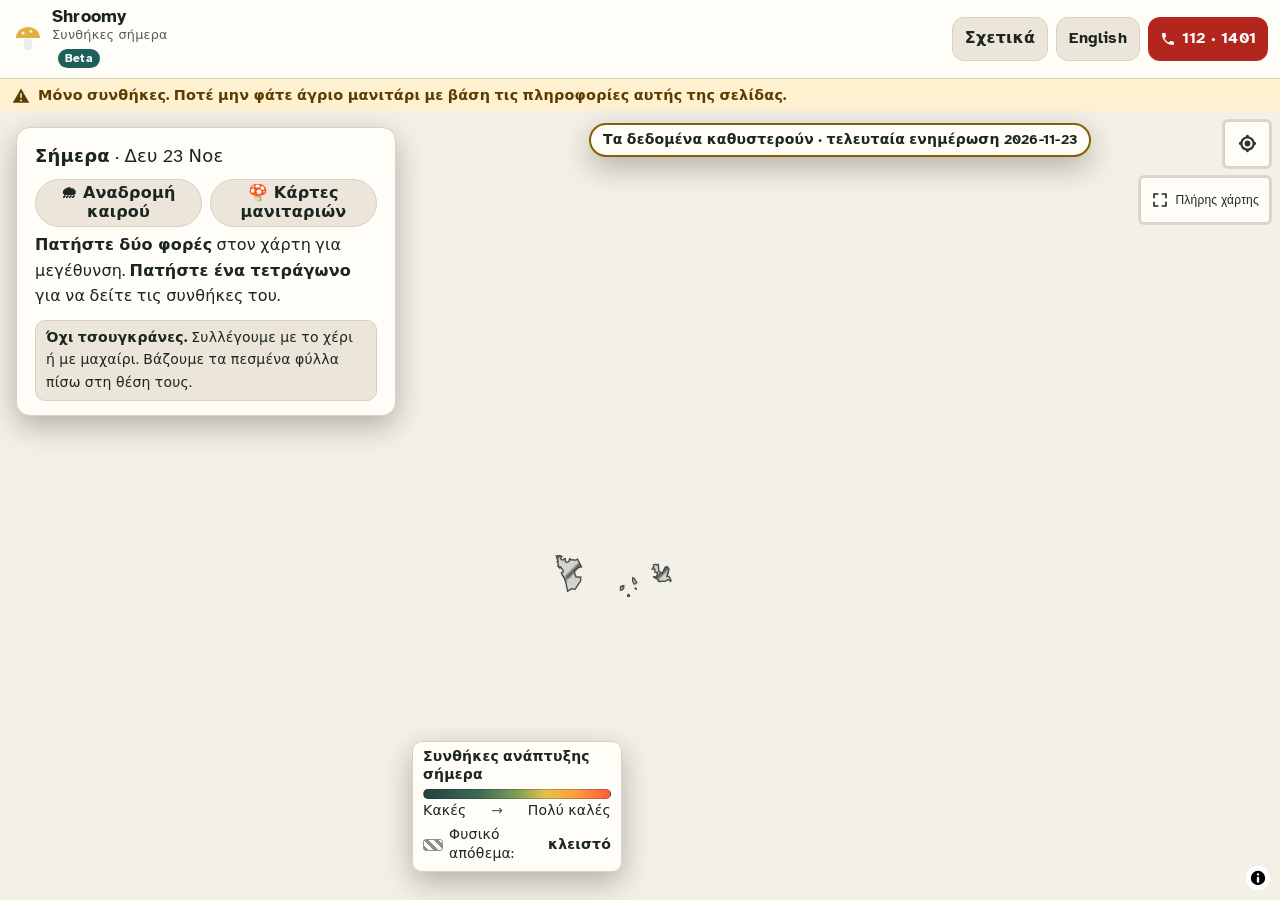
==== el/index.html @ d48b4923 "Shroomy: daily update 2026-11-23" ====
<!doctype html> <html lang="el"> <head> <meta charset="utf-8" /> <meta name="viewport" content="width=device-width, initial-scale=1, viewport-fit=cover" /> <meta name="theme-color" content="#14211b" /> <meta name="description" content="Οι σημερινές συνθήκες ανάπτυξης για τα άγρια μανιτάρια στα δάση της Κύπρου. Μόνο συνθήκες. Ποτέ μην φάτε άγριο μανιτάρι με βάση τις πληροφορίες αυτής της σελίδας." /> <meta property="og:title" content="Shroomy" /> <meta property="og:description" content="Οι σημερινές συνθήκες ανάπτυξης για τα άγρια μανιτάρια στα δάση της Κύπρου. Μόνο συνθήκες." /> <title>Shroomy · συνθήκες ανάπτυξης μανιταριών στην Κύπρο</title> <link rel="icon" href="data:image/svg+xml,%3Csvg xmlns='http://www.w3.org/2000/svg' viewBox='0 0 32 32'%3E%3Cpath d='M4 15c0-6 5-11 12-11s12 5 12 11z' fill='%23e0b040'/%3E%3Crect x='12' y='15' width='8' height='12' rx='3' fill='%23e9efe6'/%3E%3C/svg%3E" />   <script type="module" crossorigin src="./assets/main-C_Qd3vzM.js"></script>
   <link rel="modulepreload" crossorigin href="./assets/lang-CHSuE2Mw.js">
   <link rel="stylesheet" crossorigin href="./assets/lang-B2Am9eQz.css">
   <link rel="stylesheet" crossorigin href="./assets/main-DDSyw2Ic.css">
 </head> <body> <div class="app"> <header class="topbar"> <a class="brand" href="./" aria-label="Shroomy, αρχική" data-tip="Φόρτωση του χάρτη ξανά."> <svg width="32" height="32" viewBox="0 0 32 32" aria-hidden="true"> <path d="M4 15c0-6 5-11 12-11s12 5 12 11z" fill="#e0b040" /> <circle cx="11" cy="10" r="1.6" fill="#fff6dc" /><circle cx="19" cy="8.5" r="1.3" fill="#fff6dc" /> <rect x="12" y="15" width="8" height="12" rx="3" fill="#e9efe6" /> </svg> <span class="brand-text"> <span class="brand-name">Shroomy</span> <span class="brand-sub">Συνθήκες σήμερα</span> </span> </a> <a class="about-link" href="about.html" data-tip="Τι δείχνει αυτός ο χάρτης, από πού προέρχονται τα δεδομένα και ποια είναι τα όριά του.">Σχετικά</a> <button class="sos" type="button" data-emergency aria-haspopup="dialog" aria-label="Έκτακτη ανάγκη δηλητηρίασης: 112 και 1401" data-tip="Βοήθεια για δηλητηρίαση από μανιτάρια: καλέστε το 112 (ασθενοφόρο) ή το Κέντρο Δηλητηριάσεων Κύπρου 1401. Μην περιμένετε συμπτώματα."> <svg width="16" height="16" viewBox="0 0 24 24" aria-hidden="true"><path fill="currentColor" d="M6.6 10.8a15.1 15.1 0 0 0 6.6 6.6l2.2-2.2c.3-.3.7-.4 1-.2 1.1.4 2.3.6 3.6.6.6 0 1 .4 1 1V20c0 .6-.4 1-1 1A17 17 0 0 1 3 4c0-.6.4-1 1-1h3.5c.6 0 1 .4 1 1 0 1.2.2 2.4.6 3.6.1.3 0 .7-.2 1z"/></svg> <span>112 · 1401</span> </button> </header> <div class="safety" role="note"> <svg width="18" height="18" viewBox="0 0 24 24" aria-hidden="true"><path fill="currentColor" d="M12 2 1 21h22L12 2Zm0 6c.6 0 1 .4 1 1v5a1 1 0 1 1-2 0V9c0-.6.4-1 1-1Zm0 11.2a1.3 1.3 0 1 1 0-2.6 1.3 1.3 0 0 1 0 2.6Z"/></svg> <span>Μόνο συνθήκες. Ποτέ μην φάτε άγριο μανιτάρι με βάση τις πληροφορίες αυτής της σελίδας.</span> </div> <main class="stage"> <div id="map" role="region" aria-label="Χάρτης των σημερινών συνθηκών ανάπτυξης στην Κύπρο"></div> <div id="loading" class="loading" role="status"><span class="spinner" aria-hidden="true"></span> <span id="loading-text">Φορτώνει ο χάρτης του δάσους…</span></div> <div id="delayed" class="delayed" role="status" hidden></div> <div id="map-legend" class="map-legend" role="img" tabindex="0"></div> <section id="sheet" class="sheet" aria-label="Σήμερα και το τετράγωνο που πατήσατε"></section> </main> </div>  </body> </html>
---- el/assets/lang-B2Am9eQz.css ----
@font-face{font-family:Atkinson Hyperlegible;font-style:normal;font-display:swap;font-weight:400;src:url(./atkinson-hyperlegible-latin-ext-400-normal-DRk46D-x.woff2)format("woff2"),url(./atkinson-hyperlegible-latin-ext-400-normal-Bbz-b3yf.woff)format("woff");unicode-range:U+100-2BA,U+2BD-2C5,U+2C7-2CC,U+2CE-2D7,U+2DD-2FF,U+304,U+308,U+329,U+1D00-1DBF,U+1E00-1E9F,U+1EF2-1EFF,U+2020,U+20A0-20AB,U+20AD-20C0,U+2113,U+2C60-2C7F,U+A720-A7FF}@font-face{font-family:Atkinson Hyperlegible;font-style:normal;font-display:swap;font-weight:400;src:url(./atkinson-hyperlegible-latin-400-normal-BrHNak5F.woff2)format("woff2"),url(./atkinson-hyperlegible-latin-400-normal-BbWidj28.woff)format("woff");unicode-range:U+??,U+131,U+152-153,U+2BB-2BC,U+2C6,U+2DA,U+2DC,U+304,U+308,U+329,U+2000-206F,U+20AC,U+2122,U+2191,U+2193,U+2212,U+2215,U+FEFF,U+FFFD}@font-face{font-family:Atkinson Hyperlegible;font-style:normal;font-display:swap;font-weight:700;src:url(./atkinson-hyperlegible-latin-ext-700-normal-BoVPHkS0.woff2)format("woff2"),url(./atkinson-hyperlegible-latin-ext-700-normal-CKkU2Dpt.woff)format("woff");unicode-range:U+100-2BA,U+2BD-2C5,U+2C7-2CC,U+2CE-2D7,U+2DD-2FF,U+304,U+308,U+329,U+1D00-1DBF,U+1E00-1E9F,U+1EF2-1EFF,U+2020,U+20A0-20AB,U+20AD-20C0,U+2113,U+2C60-2C7F,U+A720-A7FF}@font-face{font-family:Atkinson Hyperlegible;font-style:normal;font-display:swap;font-weight:700;src:url(./atkinson-hyperlegible-latin-700-normal-GZI4o3u0.woff2)format("woff2"),url(./atkinson-hyperlegible-latin-700-normal-BK6Glc0m.woff)format("woff");unicode-range:U+??,U+131,U+152-153,U+2BB-2BC,U+2C6,U+2DA,U+2DC,U+304,U+308,U+329,U+2000-206F,U+20AC,U+2122,U+2191,U+2193,U+2212,U+2215,U+FEFF,U+FFFD}@font-face{font-family:Plain Digits;font-weight:400;unicode-range:U+30-39;src:local(Helvetica Neue),local(HelveticaNeue),local(Arial),local(ArialMT),local(Roboto),local(Roboto-Regular),local(Segoe UI),local(SegoeUI)}@font-face{font-family:Plain Digits;font-weight:700;unicode-range:U+30-39;src:local(Helvetica Neue Bold),local(HelveticaNeue-Bold),local(Arial Bold),local(Arial-BoldMT),local(Roboto Bold),local(Roboto-Bold),local(Segoe UI Bold),local(SegoeUI-Bold)}:root{--font:"Plain Digits", "Atkinson Hyperlegible", system-ui, -apple-system, "Segoe UI", sans-serif;--fs-0:.875rem;--fs-1:1rem;--fs-2:1.125rem;--fs-3:1.375rem;--fs-4:1.75rem;--lh:1.6;--track:.012em;--radius:14px;--radius-s:10px;--gap:12px;--tap:48px;--shadow:0 10px 30px #00000047;--bg:#f3f0e7;--surface:#fffdf8;--surface-2:#ebe6d9;--line:#d8d1c0;--ink:#1b2620;--ink-soft:#4f5f55;--accent:#8a5d00;--accent-ink:#fff;--safety-bg:#fff1cf;--safety-ink:#5a3d00;--sos-bg:#b3261e;--sos-ink:#fff;--closed:#8c928f;--focus:#1c6dd0}:root[data-theme=dark]{--bg:#0c1612;--surface:#14211b;--surface-2:#1d2d25;--line:#2c3d34;--ink:#e9efe6;--ink-soft:#a9b8ad;--accent:#e0b040;--accent-ink:#1a1405;--safety-bg:#3a2f12;--safety-ink:#f6dfa6;--sos-bg:#e5483b;--sos-ink:#fff;--closed:#8c928f;--focus:#8cc4ff;--shadow:0 10px 30px #00000080}@media (prefers-color-scheme:dark){:root:not([data-theme=light]){--bg:#0c1612;--surface:#14211b;--surface-2:#1d2d25;--line:#2c3d34;--ink:#e9efe6;--ink-soft:#a9b8ad;--accent:#e0b040;--accent-ink:#1a1405;--safety-bg:#3a2f12;--safety-ink:#f6dfa6;--sos-bg:#e5483b;--sos-ink:#fff;--focus:#8cc4ff;--shadow:0 10px 30px #00000080}}*{box-sizing:border-box}html,body{height:100%;margin:0}body{background:var(--bg);color:var(--ink);font-family:var(--font);font-size:var(--fs-2);line-height:var(--lh);letter-spacing:var(--track);text-align:left;-webkit-font-smoothing:antialiased}button{font:inherit;color:inherit;letter-spacing:inherit}:focus-visible{outline:3px solid var(--focus);outline-offset:2px;border-radius:6px}a{color:var(--accent)}.muted{color:var(--ink-soft)}.small{font-size:var(--fs-0)!important}.app{grid-template-rows:auto auto 1fr;grid-template-columns:minmax(0,1fr);height:100dvh;display:grid;overflow:hidden}.topbar{background:var(--surface);border-bottom:1px solid var(--line);align-items:center;gap:8px;min-height:56px;padding:6px 12px;display:flex}.brand{min-width:0;color:inherit;flex:1;align-items:center;gap:8px;text-decoration:none;display:flex}.brand svg{flex:none}.brand-text{min-width:0;overflow:hidden}.brand-name,.brand-sub{white-space:nowrap;text-overflow:ellipsis;line-height:1.2;display:block;overflow:hidden}.brand-name{font-weight:700;font-size:var(--fs-2)}.brand-sub{color:var(--ink-soft);font-size:.8rem}.about-link{border:1px solid var(--line);background:var(--surface-2);min-height:44px;color:var(--ink);font-size:var(--fs-1);border-radius:12px;flex:none;align-items:center;padding:0 12px;font-weight:700;text-decoration:none;display:inline-flex}.sos{cursor:pointer;background:var(--sos-bg);height:44px;color:var(--sos-ink);font-weight:700;font-size:var(--fs-1);white-space:nowrap;border:0;border-radius:12px;flex:none;align-items:center;gap:6px;padding:0 12px;display:inline-flex}.safety{background:var(--safety-bg);color:var(--safety-ink);align-items:flex-start;gap:8px;padding:6px 12px;font-size:.9rem;font-weight:700;line-height:1.4;display:flex}.safety svg{flex:none;margin-top:2px}.safety a{color:inherit}.ver-badge{color:#fff;vertical-align:middle;white-space:nowrap;background:#1f5f5b;border-radius:999px;margin-left:6px;padding:0 7px;font-size:.72rem;font-weight:700;line-height:1.6;display:inline-block}.stage{min-height:0;position:relative}#map{position:absolute;inset:0}.maplibregl-ctrl-group{border:1px solid var(--line);background:var(--surface)!important}.maplibregl-ctrl-group button{width:44px!important;height:44px!important}:root[data-theme=dark] .maplibregl-ctrl-icon{filter:invert()}.maplibregl-ctrl-attrib{font-size:12px}.map-legend{z-index:2;background:color-mix(in srgb, var(--surface) 94%, transparent);border:1px solid var(--line);border-radius:var(--radius-s);width:176px;box-shadow:var(--shadow);font-size:var(--fs-0);cursor:help;padding:6px 10px 7px;line-height:1.35;position:absolute;top:8px;left:8px}.ml-title{margin-bottom:4px;font-weight:700}.ml-bar{border:1px solid color-mix(in srgb, var(--ink) 25%, transparent);border-radius:6px;height:10px}.ml-scale{justify-content:space-between;gap:6px;margin-top:3px;display:flex}.ml-scale span:nth-child(2){color:var(--ink-soft)}.ml-closed{align-items:center;gap:6px;margin-top:5px;display:flex}.swatch-closed{border:1.5px solid var(--closed);background:repeating-linear-gradient(45deg, var(--closed) 0 3px, transparent 3px 7px);border-radius:3px;flex:none;width:20px;height:12px}.delayed{z-index:3;left:50%;bottom:calc(var(--sheet-h,140px) + 8px);background:var(--surface);border:2px solid var(--accent);box-shadow:var(--shadow);font-size:var(--fs-0);white-space:nowrap;border-radius:999px;padding:4px 12px;font-weight:700;position:absolute;transform:translate(-50%)}.pick-pin{pointer-events:none;border:3px solid var(--ink);background:color-mix(in srgb, var(--accent) 70%, transparent);width:22px;height:22px;box-shadow:0 0 0 3px var(--bg), var(--shadow);border-radius:50%}.loading{z-index:5;background:var(--surface);border:1px solid var(--line);width:max-content;max-width:calc(100vw - 32px);box-shadow:var(--shadow);font-size:var(--fs-1);border-radius:999px;align-items:center;gap:12px;padding:10px 16px;font-weight:700;transition:opacity .35s;display:flex;position:absolute;top:40%;left:50%;transform:translate(-50%,-50%)}.loading.done{opacity:0}.loading.failed{border:2px solid var(--sos-bg);border-radius:16px}.loading.failed .spinner,.loading[hidden]{display:none}.spinner{border:3px solid var(--line);border-top-color:var(--accent);border-radius:50%;flex:none;width:22px;height:22px;animation:.9s linear infinite spin}@keyframes spin{to{transform:rotate(360deg)}}@media (prefers-reduced-motion:reduce){.spinner{animation-duration:2.5s}.loading{transition:none}}@media (width<=899px){.maplibregl-ctrl-bottom-right,.maplibregl-ctrl-bottom-left{bottom:min(var(--sheet-h,140px), 60vh);z-index:3}}.sheet{z-index:4;background:var(--surface);border-top:1px solid var(--line);max-height:62%;box-shadow:var(--shadow);padding:10px 16px calc(12px + env(safe-area-inset-bottom));border-radius:18px 18px 0 0;position:absolute;bottom:0;left:0;right:0;overflow-y:auto}.sheet p{font-size:var(--fs-1);margin:6px 0 0}.panel-h{font-size:var(--fs-1);margin:4px 0 6px}.start-row{justify-content:space-between;align-items:center;gap:10px;display:flex}.start-row .today{font-size:var(--fs-2);margin:0}.chip-btn,.back-btn{border:1px solid var(--line);cursor:pointer;background:var(--surface-2);min-height:44px;color:var(--ink);font-size:var(--fs-1);white-space:nowrap;border-radius:999px;padding:0 14px;font-weight:700}.back-btn{text-align:left;border-radius:12px;align-items:center;gap:10px;width:100%;display:flex}.back-arrow{color:var(--accent);margin-top:-.12em;font-size:1.7em;font-weight:700;line-height:1}.chip-btn:hover,.back-btn:hover{border-color:var(--accent)}.hint{color:var(--ink)}.no-rakes{background:var(--surface-2);border:1px solid var(--line);cursor:help;border-radius:10px;padding:6px 10px;font-size:var(--fs-0)!important;margin-top:10px!important}.primary-btn{cursor:pointer;background:var(--accent);min-height:44px;color:var(--accent-ink);font-weight:700;font-size:var(--fs-1);border:0;border-radius:12px;padding:0 16px}@media (width>=900px){.sheet{border-radius:var(--radius);border:1px solid var(--line);width:380px;max-height:calc(100% - 32px);padding:14px 18px;inset:16px auto auto 16px}.map-legend{width:210px;top:auto;bottom:28px;left:412px}.delayed{top:12px;bottom:auto;left:calc(50% + 200px)}.loading{left:calc(50% + 200px)}}.card-bar{justify-content:space-between;align-items:center;gap:8px;margin:-2px 0 6px;display:flex}.card-x{border:1px solid var(--line);background:var(--surface-2);cursor:pointer;border-radius:10px;min-width:44px;min-height:44px;font-size:1.15rem;line-height:1}.card-x:hover{border-color:var(--accent)}.rating{text-align:left;cursor:pointer;border:1px solid var(--line);background:var(--surface-2);border-radius:14px;align-items:center;gap:12px;width:100%;padding:10px 12px;display:flex}.rating:hover{border-color:var(--accent)}.rating-swatch{width:18px;height:40px;box-shadow:0 0 0 1.5px color-mix(in srgb, var(--ink) 30%, transparent);border-radius:6px;flex:none}.rating-text{flex:1;min-width:0;display:grid}.rating-word{font-size:var(--fs-4);font-weight:700;line-height:1.15}.rating-sub{font-size:var(--fs-0);color:var(--ink-soft)}.rating-more{color:var(--ink-soft);flex:none;font-size:1.1rem}.rating-none{font-size:var(--fs-3)!important}.why{border:1px solid var(--line);border-radius:12px;margin-top:8px;padding:8px 12px 10px}.why[hidden]{display:none}.why-list{gap:8px;margin:8px 0 0;padding:0;list-style:none;display:grid}.why-top{font-size:var(--fs-0);justify-content:space-between;gap:8px;display:flex}.why-bar{background:var(--surface);border:1px solid var(--line);border-radius:4px;height:8px;overflow:hidden}.why-bar i{border-radius:4px;height:100%;display:block}.why-val{font-size:var(--fs-0);color:var(--ink-soft)}.card-h{font-size:var(--fs-1);margin:14px 0 4px}.sp-list{font-size:var(--fs-1);gap:4px;margin:0;padding:0;list-style:none;display:grid}.sp-list i{font-weight:700}.facts{font-size:var(--fs-1);gap:4px;margin:12px 0 0;padding:0;list-style:none;display:grid}.maps-link{margin:12px 0 0}.maps-btns{grid-template-columns:minmax(0,1fr) minmax(0,1fr);align-items:stretch;gap:8px;display:grid}.maps-btn{border:1px solid var(--line);background:var(--surface-2);min-height:56px;color:var(--ink);font:inherit;font-size:var(--fs-1);text-align:center;cursor:pointer;border-radius:12px;justify-content:center;align-items:center;gap:8px;padding:4px 8px;font-weight:700;line-height:1.2;text-decoration:none;display:inline-flex}.maps-btn.primary{background:var(--accent);border-color:var(--accent);color:var(--accent-ink);flex-direction:column;gap:0}.maps-btn:hover{filter:brightness(1.06)}.maps-main{align-items:center;gap:8px;display:inline-flex}.maps-warn{opacity:.9;font-size:.78rem;font-weight:700}.maps-note{margin:6px 0 0!important}.maps-copy{border:1px solid var(--accent);background:var(--surface);width:100%;min-height:40px;color:var(--ink);font:inherit;font-size:var(--fs-0);border-radius:10px;margin-top:8px;padding:0 10px}@media (width<=340px){.maps-btns{grid-template-columns:1fr}}.clock{border:1px solid var(--line);background:var(--surface-2);border-radius:10px;padding:8px 10px;margin-top:12px!important}.clock.open{border-color:var(--accent)}.why-row,.facts li,.clock,.map-legend{cursor:help}.replay{margin-top:10px}.replay-row{font-size:var(--fs-1);align-items:center;gap:12px;display:flex}#replay-date{white-space:nowrap;text-overflow:ellipsis;flex:1;min-width:0;line-height:1.35;overflow:hidden}.replay-avg{display:block}.seg{background:var(--surface-2);border:1px solid var(--line);border-radius:14px;gap:4px;margin:2px 0 12px;padding:4px;display:flex}.seg button{min-width:0;min-height:44px;color:var(--ink);font:inherit;font-size:var(--fs-1);cursor:pointer;white-space:nowrap;background:0 0;border:0;border-radius:10px;flex:auto;padding:6px 4px;font-weight:600}.seg button[aria-pressed=true]{background:var(--accent);color:var(--accent-ink)}.seg button:focus-visible{outline:2px solid var(--focus);outline-offset:2px}.scrub{--at:0%;cursor:grab;touch-action:none;-webkit-user-select:none;user-select:none;-webkit-tap-highlight-color:transparent;border-radius:10px;margin-top:8px;padding:6px 0 2px;position:relative}.scrub.drag{cursor:grabbing}.scrub:focus-visible{outline:2px solid var(--focus);outline-offset:4px}.tl{pointer-events:none;align-items:flex-end;gap:2px;height:48px;display:flex}.tl i{opacity:.6;background:#4f97d1;border-radius:2px 2px 0 0;flex:1}.tl i.now{opacity:1;box-shadow:0 0 0 2px var(--ink)}.scrub-track{background:var(--line);pointer-events:none;border-radius:3px;height:6px;margin:16px 0 14px;position:relative}.scrub-fill{width:var(--at);background:var(--accent);border-radius:3px;position:absolute;inset:0 auto 0 0}.scrub-knob{top:50%;left:var(--at);background:var(--accent);border:3px solid var(--surface);border-radius:50%;width:26px;height:26px;margin:-13px 0 0 -13px;transition:transform .12s;position:absolute;box-shadow:0 1px 4px #00000073}.scrub.drag .scrub-knob{transform:scale(1.25)}.scrub:before{content:"";left:var(--at);background:var(--ink);opacity:.35;pointer-events:none;width:2px;height:64px;margin-left:-1px;position:absolute;top:6px}.scrub-ends{font-size:var(--fs-0,12px);color:var(--ink-soft);pointer-events:none;justify-content:space-between;display:flex}@media (prefers-reduced-motion:reduce){.scrub-knob{transition:none}}dialog.emergency{background:var(--surface);width:min(560px,100vw - 32px);max-height:calc(100dvh - 32px);color:var(--ink);box-shadow:var(--shadow);border:0;border-radius:18px;padding:0;overflow:auto}dialog.emergency::backdrop{background:#0009}.em-head{background:var(--sos-bg);color:var(--sos-ink);padding:16px 20px}.em-head h2{font-size:var(--fs-4);margin:0;line-height:1.2}.em-body{padding:16px 20px 20px}.call{background:var(--sos-bg);min-height:64px;color:var(--sos-ink);font-weight:700;font-size:var(--fs-3);border-radius:14px;justify-content:space-between;align-items:center;gap:12px;margin-bottom:10px;padding:10px 16px;text-decoration:none;display:flex}.call.secondary{background:var(--surface-2);color:var(--ink);border:2px solid var(--sos-bg)}.call small{font-size:var(--fs-1);font-weight:400;display:block}.em-body ul{margin:12px 0;padding-left:1.2em}.em-body li{margin:6px 0}.em-close{border:1px solid var(--line);background:var(--surface-2);cursor:pointer;border-radius:12px;width:100%;min-height:48px;margin-top:8px;font-weight:700}dialog.agree::backdrop{-webkit-backdrop-filter:blur(3px);backdrop-filter:blur(3px);background:#000000c7}.agree .em-head h2{align-items:center;gap:8px;display:flex}.agree .em-body{padding-bottom:0}.agree .em-body ul{margin:0 0 8px}.agree .em-body li{margin:6px 0}.agree-foot{background:var(--surface);padding:8px 0 14px;position:sticky;bottom:0}.agree-foot:before{content:"";background:linear-gradient(to bottom, transparent, var(--surface));pointer-events:none;height:18px;position:absolute;top:-18px;left:0;right:0}dialog.agree{max-height:calc(100dvh - 16px)}.agree .em-head{padding:14px 20px}.agree-numbers{font-size:var(--fs-0);text-align:center;background:var(--safety-bg);color:var(--safety-ink);border-radius:12px;margin:0 0 8px;padding:6px 12px;font-weight:700}.agree-numbers a{color:inherit}.agree-yes{cursor:pointer;background:var(--accent);width:100%;min-height:56px;color:var(--accent-ink);font:inherit;font-weight:700;font-size:var(--fs-2);border:0;border-radius:14px}.agree-note{font-size:var(--fs-0);color:var(--ink-soft);margin:10px 0 0}dialog.agree.short{width:min(420px,100vw - 24px)}dialog.agree.short::backdrop{-webkit-backdrop-filter:none;backdrop-filter:none;background:#0000008c}.agree.short .em-body{padding:18px 20px 16px}.agree-short-title{font-size:var(--fs-3);color:var(--safety-ink);align-items:center;gap:8px;margin:0 0 6px;line-height:1.2;display:flex}.agree-short-line{margin:0 0 14px}.agree.short .agree-yes{min-height:64px;font-size:var(--fs-3)}.agree-more{font:inherit;color:inherit;cursor:pointer;background:0 0;border:0;padding:0;text-decoration:underline}.agree-note a{color:inherit}@media (width<=899px){dialog.agree.short{margin-bottom:max(16px, env(safe-area-inset-bottom))}}.tip{z-index:1000;background:var(--ink);max-width:min(300px,100vw - 16px);color:var(--bg);font-size:var(--fs-1);box-shadow:var(--shadow);pointer-events:none;opacity:0;border-radius:10px;padding:8px 12px;font-weight:400;line-height:1.45;transition:opacity .12s;position:fixed}.tip.on{opacity:1}.tip[hidden]{display:none}.tip:after{content:"";left:var(--arrow-x,50%);border:6px solid #0000;border-bottom:0;border-top-color:var(--ink);position:absolute;bottom:-6px;transform:translate(-50%)}.tip.below:after{border:6px solid #0000;border-top:0;border-bottom-color:var(--ink);top:-6px;bottom:auto}[data-tip]{-webkit-touch-callout:none}@media (prefers-reduced-motion:reduce){.tip{transition:none}}.page{max-width:720px;margin:0 auto;padding:20px 16px 64px}.page h1{font-size:var(--fs-4);margin:8px 0 12px;line-height:1.25}.page h2{font-size:var(--fs-3);margin:28px 0 6px}.page p,.page li{max-width:64ch}.page li{margin:6px 0}.page .card{background:var(--surface);border:1px solid var(--line);border-radius:var(--radius);margin:10px 0;padding:12px 16px}.page .card p{margin:4px 0}.page .credits{font-size:var(--fs-1);padding-left:1.2em}.page .tag{font-size:var(--fs-0);color:var(--ink-soft)}.about-top{z-index:2;position:sticky;top:0}@media (width<=899px){.stage:has(.sheet[data-view=card]) .map-legend{display:none}}@media (width<=420px){.topbar{gap:6px;padding:6px 8px 6px 10px}.brand{gap:6px}.about-link{padding:0 10px;font-size:.95rem}.sos{gap:4px;padding:0 10px;font-size:.95rem}.sos svg{width:14px;height:14px}}.start-btns{flex-wrap:wrap;gap:8px;margin-top:8px;display:flex}.start-btns .chip-btn{flex:auto}.sp-open{text-align:left;cursor:pointer;border:1px solid var(--line);background:var(--surface-2);width:100%;min-height:48px;font-size:var(--fs-1);border-radius:12px;justify-content:space-between;align-items:center;gap:8px;padding:6px 12px;display:flex}.sp-open:hover{border-color:var(--accent)}.sp-open-go{color:var(--ink-soft);flex:none;font-size:1.4rem}.page details{margin:8px 0}.page summary{cursor:pointer;align-items:center;min-height:44px;font-weight:700;display:flex}.ml-note{color:var(--ink-soft);margin-top:3px}.card-bar{z-index:2;background:var(--surface);border-bottom:1px solid var(--line);margin:-10px -16px 6px;padding:8px 16px 6px;position:sticky;top:-10px}@media (width>=900px){.card-bar{margin:-14px -18px 8px;padding:10px 18px 8px;top:-14px}}.sp-list{gap:8px}.sp-open{justify-content:flex-start;gap:12px;min-height:64px;padding:6px 10px 6px 6px}.sp-thumb{object-fit:cover;background:var(--line);border-radius:10px;flex:none;width:52px;height:52px}.sp-name{flex:1;min-width:0;line-height:1.3;display:grid}.sp-name i{font-weight:700;font-size:var(--fs-1)}.sp-common{font-size:var(--fs-0);color:var(--ink-soft)}@media (width<=420px){.topbar{gap:6px;padding:6px 8px}.brand{gap:6px}.brand svg{width:26px;height:26px}.brand-name{font-size:1.05rem}.app .brand-sub{display:none}.app .ver-badge{margin-left:0}.about-link,.sos{padding:0 10px}.map-legend{width:156px;padding:5px 8px 6px}}:lang(el) .start-btns .chip-btn{white-space:normal;flex:1 1 0;padding:4px 10px;line-height:1.2}@media (width<=899px){:lang(el) .map-legend{width:218px}:lang(el) .ml-closed{white-space:nowrap;font-size:13px}:root.full-map:lang(el) .map-legend{width:176px}}@media (width<=480px){:lang(el) .replay-avg{font-size:var(--fs-0)}:lang(el) .safety{font-size:.8rem}}:lang(el) .sp-name{font-weight:700;font-size:var(--fs-1)}:lang(el) .sp-name .sp-common{font-weight:400}:lang(el) .sp-name .sp-common i{font-weight:400;font-size:inherit}.lang-link{text-decoration:none}.lang-short{display:none}@media (width<=899px){.lang-long{display:none}.lang-short{display:inline}:is(.topbar:has(.lang-link) .about-link,.topbar:has(.lang-link) .sos){padding:0 8px}}.sc{--toxic:#a8580a}:root[data-theme=dark] .sc{--toxic:#f0a24f}@media (prefers-color-scheme:dark){:root:not([data-theme=light]) .sc{--toxic:#f0a24f}}dialog.species-dlg.sc{background:var(--bg);width:min(720px,100vw - 24px);max-width:none;height:min(900px,100dvh - 24px);max-height:none;color:var(--ink);box-shadow:var(--shadow);border:0;border-radius:20px;padding:0;overflow:hidden}dialog.species-dlg.sc[open]{display:block}dialog.species-dlg.sc::backdrop{background:#0009}@media (width<=899px){dialog.species-dlg.sc{border-radius:0;width:100vw;height:100dvh;margin:0}}.sc .ic{flex:none;display:block}.sc-main{flex-direction:column;height:100%;min-height:0;display:flex}.sc-soft{color:var(--ink-soft)}.sc-head{background:var(--surface);border-bottom:1px solid var(--line);align-items:center;gap:8px;padding:8px 12px;display:flex}.sc-title{min-width:0;font-size:var(--fs-2);overflow-wrap:anywhere;flex:1;margin:0;line-height:1.2}.sc-title span{font-size:var(--fs-0);color:var(--ink-soft);font-weight:400;display:block}.sc-round{width:var(--tap);height:var(--tap);border:1px solid var(--line);background:var(--surface-2);color:var(--ink);cursor:pointer;border-radius:50%;flex:none;place-items:center;padding:0;display:inline-grid}.sc-safety{background:var(--safety-bg);color:var(--safety-ink);font-weight:700;font-size:var(--fs-0);align-items:flex-start;gap:8px;padding:8px 14px;line-height:1.4;display:flex}.sc-safety svg{flex:none;width:18px;height:18px;margin-top:1px}.sc-body{overscroll-behavior:contain;flex:1;min-height:0;overflow-y:auto}.sc-page{max-width:680px;font-size:var(--fs-1);margin:0 auto;padding:16px 16px 32px}.sc-h{font-size:var(--fs-3);align-items:center;gap:8px;margin:26px 0 10px;line-height:1.25;display:flex}.sc-h .ic{color:var(--accent)}.sc-h.danger{color:var(--sos-bg);margin-top:0}.sc-h.danger svg{flex:none;width:24px;height:24px}.sc-danger-btn{text-align:left;cursor:pointer;border:2px solid var(--sos-bg);background:var(--surface);width:100%;color:var(--ink);border-radius:16px;align-items:center;gap:12px;padding:10px 12px;display:flex}.sc-danger-ph{flex:none;display:flex}.sc-danger-ph img{object-fit:cover;border:3px solid var(--surface);background:var(--line);border-radius:50%;width:48px;height:48px;margin-left:-14px}.sc-danger-ph img:first-child{margin-left:0}.sc-danger-text{min-width:0;color:var(--ink-soft);flex:1;gap:2px;display:grid}.sc-danger-text b{color:var(--sos-bg);font-size:var(--fs-2);align-items:center;gap:6px;line-height:1.25;display:flex}.sc-danger-text b svg{flex:none;width:18px;height:18px}.sc-list{gap:10px;margin:0;padding:0;list-style:none;display:grid}.sc-row{text-align:left;cursor:pointer;border:1px solid var(--line);background:var(--surface);width:100%;color:var(--ink);border-radius:16px;align-items:center;gap:14px;padding:8px 12px 8px 8px;display:flex}.sc-row.on{border:2px solid var(--accent)}.sc-row img{object-fit:cover;background:var(--line);border-radius:12px;flex:none;width:84px;height:84px}.sc-list.off .sc-row img{filter:saturate(.4)}.sc-row-text{flex:1;gap:2px;min-width:0;line-height:1.3;display:grid}.sc-row-text b{font-size:var(--fs-2)}.sc-row>.ic{color:var(--ink-soft)}.sc-chip{font-size:var(--fs-0);background:var(--surface-2);color:var(--ink-soft);border-radius:999px;justify-self:start;align-items:center;gap:4px;margin-top:4px;padding:2px 10px;font-weight:700;display:inline-flex}.sc-chip.on{background:var(--accent);color:var(--accent-ink)}.sc-danger{border:2px solid var(--sos-bg);background:var(--surface);border-radius:18px;padding:16px}.sc-danger>p{margin:0 0 12px}.sc-sign-h{margin:0 0 6px!important}.sc-signs{gap:8px;margin:0 0 14px;padding:0;list-style:none;display:grid}.sc-signs li{background:var(--safety-bg);color:var(--safety-ink);border-radius:12px;padding:10px 12px;font-weight:700;line-height:1.45}.sc-sign{background:var(--safety-bg);color:var(--safety-ink);border-radius:12px;padding:10px 12px}.sc-lk{gap:8px;margin:0;padding:0;list-style:none;display:grid}@media (width>=640px){.sc-lk{grid-template-columns:1fr 1fr}}.sc-lk-row{text-align:left;cursor:zoom-in;border:1px solid color-mix(in srgb, var(--toxic) 50%, transparent);background:var(--bg);width:100%;height:100%;color:var(--ink);border-radius:12px;align-items:flex-start;gap:10px;padding:6px;display:flex}.sc-lk-row.deadly{border-color:var(--sos-bg)}.sc-lk-row img,.sc-noimg{object-fit:cover;background:var(--line);border-radius:8px;flex:none;width:64px;height:64px}.sc-lk-text{min-width:0;font-size:var(--fs-0);gap:1px;line-height:1.35;display:grid}.sc-lk-text b{font-size:var(--fs-1)}.sc-lk-note{margin-top:2px}.sc-sev{width:fit-content;font-size:var(--fs-0);background:var(--toxic);color:#fff;vertical-align:middle;border-radius:999px;align-items:center;gap:4px;padding:1px 8px 1px 6px;font-weight:700;display:inline-flex}.sc-sev.deadly{background:var(--sos-bg)}.sc-sev svg{width:14px;height:14px}:root[data-theme=dark] .sc-sev.toxic{color:#1a1405}@media (prefers-color-scheme:dark){:root:not([data-theme=light]) .sc-sev.toxic{color:#1a1405}}.sc-car-wrap{position:relative}.sc-car{scroll-snap-type:x mandatory;scrollbar-width:none;border-radius:16px;margin:0;padding:0;list-style:none;display:flex;overflow-x:auto}.sc-car::-webkit-scrollbar{display:none}.sc-car li{scroll-snap-align:start;flex:0 0 100%}.sc-photo{background:var(--line);cursor:zoom-in;aspect-ratio:4/3;border:0;width:100%;padding:0;display:block;position:relative}.sc-photo img{object-fit:cover;width:100%;height:100%;display:block}.sc-cc{color:#f3f0e7;background:#0c1612b3;border-radius:50%;place-items:center;width:26px;height:26px;font-size:15px;font-weight:700;line-height:1;display:grid;position:absolute;bottom:8px;right:8px}.sc-dots{background:#0c16128c;border-radius:999px;gap:6px;padding:5px 8px;display:flex;position:absolute;bottom:10px;left:50%;transform:translate(-50%)}.sc-dots i{background:#f3f0e773;border-radius:50%;width:8px;height:8px}.sc-dots i.on{background:#f3f0e7}.sc-name{font-size:var(--fs-4);margin:14px 0 0;line-height:1.15}.sc-sub{color:var(--ink-soft);margin:4px 0 0}.sc-sub b{color:var(--ink)}.sc-q{border:1px solid var(--line);cursor:help;vertical-align:2px;border-radius:50%;place-items:center;width:22px;height:22px;margin-left:6px;font-size:13px;font-weight:700;display:inline-grid}.sc-look{border:1px solid var(--line);background:var(--surface);border-radius:14px;gap:0;margin:0;display:grid;overflow:hidden}.sc-look div{border-top:1px solid var(--line);grid-template-columns:7.5em 1fr;gap:12px;padding:10px 14px;display:grid}.sc-look div:first-child{border-top:0}.sc-look dt{font-weight:700}.sc-look dd{margin:0;line-height:1.5}@media (width<=420px){.sc-look div{grid-template-columns:1fr;gap:0}}.sc-where{gap:6px;margin:0;padding-left:1.2em;line-height:1.5;display:grid}.sc-months{grid-template-columns:repeat(12,1fr);gap:3px;display:grid}.sc-months span{height:40px;font-weight:700;font-size:var(--fs-0);background:var(--surface-2);color:var(--ink-soft);border-radius:8px;place-items:center;display:grid;position:relative}.sc-months span.on{background:var(--accent);color:var(--accent-ink)}.sc-months span.now{outline:3px solid var(--ink);outline-offset:1px}.sc-when{align-items:flex-start;gap:8px;margin:12px 0 0;display:flex}.sc-when.on .ic{color:var(--accent);margin-top:2px}.sc-more{width:100%;min-height:var(--tap);border:1px solid var(--line);color:var(--ink-soft);cursor:pointer;font-size:var(--fs-0);background:0 0;border-radius:14px;justify-content:center;align-items:center;gap:8px;margin-top:28px;display:inline-flex}.sc-layer{z-index:5;background:var(--surface);flex-direction:column;display:flex;position:absolute;inset:0;overflow-y:auto}.sc-layer[hidden]{display:none}.sc-layer-head{z-index:1;background:var(--surface);border-bottom:1px solid var(--line);align-items:center;gap:10px;padding:8px 12px 8px 16px;display:flex;position:sticky;top:0}.sc-layer-head h2{font-size:var(--fs-2);flex:1;margin:0;line-height:1.3}.sc-layer-head h2 .sc-soft{font-size:var(--fs-0);font-weight:400;display:block}.sc-viewer{color:#f3f0e7;background:#0b120f;flex-direction:column;min-height:100%;display:flex}.sc-viewer .sc-layer-head{background:#0b120f;border-color:#26342d}.sc-viewer .sc-soft{color:#cfd8d1}.sc-viewer .sc-round{color:#f3f0e7;background:#1d2d25;border-color:#2c3d34}.sc-viewer-ph{flex:1;place-items:center;min-height:240px;padding:8px;display:grid;position:relative}.sc-viewer-ph img{object-fit:contain;border-radius:8px;max-width:100%;max-height:calc(100dvh - 240px);display:block}.sc-prev,.sc-next{position:absolute;top:50%;transform:translateY(-50%)}.sc-prev{left:10px}.sc-next{right:10px}.sc-viewer-note{margin:0;padding:4px 16px 0;font-weight:700}.sc-credit{padding:10px 16px calc(16px + env(safe-area-inset-bottom));font-size:var(--fs-0);color:#cfd8d1;gap:4px;margin:0;display:grid}.sc-credit a{color:#e0b040;align-items:center;min-height:32px;font-weight:700;display:inline-flex}.sc-info{max-width:680px;font-size:var(--fs-1);padding:4px 16px 24px}.sc-info h3{font-size:var(--fs-2);margin:20px 0 6px}.sc-info p{margin:6px 0}.sc-credits{gap:8px;margin:8px 0;padding:0;list-style:none;display:grid}.sc-credits li{font-size:var(--fs-0);align-items:center;gap:10px;line-height:1.35;display:flex}.sc-credits img{object-fit:cover;background:var(--line);border-radius:8px;flex:none;width:52px;height:52px}.sc-credits a{color:var(--ink-soft)}.sc-fold{border:1px solid var(--line);border-radius:12px;margin:12px 0;padding:0 12px}.sc-fold summary{min-height:var(--tap);cursor:pointer;color:var(--accent);align-items:center;font-weight:700;display:flex}.sc-links{margin:6px 0;padding-left:1.2em}.sc-links li{margin:4px 0}.sc-info .rec-chart{grid-template-columns:repeat(12,1fr);align-items:end;gap:3px;max-width:420px;height:64px;margin:8px 0 2px;display:grid}.sc-info .rec-m{color:var(--ink-soft);justify-items:center;gap:2px;font-size:.75rem;display:grid}.sc-info .rec-m i{background:var(--accent);border-radius:3px 3px 0 0;width:100%;max-width:22px;display:block}.sc-info .rec-m.in span{color:var(--ink);font-weight:700;text-decoration:underline}@media (prefers-reduced-motion:reduce){.sc-car{scroll-behavior:auto}}.sc-jump{min-height:var(--tap);border:2px solid var(--sos-bg);color:var(--sos-bg);border-radius:12px;align-items:center;gap:8px;margin:0 0 12px;padding:8px 12px;font-weight:700;text-decoration:none;display:flex}.sc-jump svg{flex:none;width:20px;height:20px}.sc-me{margin-top:0}.sc-danger{margin-top:26px;scroll-margin-top:12px}.sc-h.danger:focus{outline:none}.sc-page>.sc-danger:first-child{margin-top:0}.sc-unchecked{background:var(--safety-bg);color:var(--safety-ink);font-size:var(--fs-0);border-radius:10px;align-items:flex-start;gap:8px;margin:0 0 8px;padding:6px 10px;display:flex}.sc-unchecked svg{flex:none;margin-top:2px}.sc-safety a{color:inherit}.sc-me .sc-jump{margin:14px 0 0}
---- el/assets/main-DDSyw2Ic.css ----
.maplibregl-map{-webkit-tap-highlight-color:#0000;-webkit-touch-callout:none;font:12px/20px Helvetica Neue,Arial,Helvetica,sans-serif;position:relative;overflow:hidden}.maplibregl-canvas{position:absolute;top:0;left:0}.maplibregl-map:fullscreen{width:100%;height:100%}.maplibregl-ctrl-group button.maplibregl-ctrl-compass{touch-action:none}.maplibregl-canvas-container.maplibregl-interactive,.maplibregl-ctrl-group button.maplibregl-ctrl-compass{cursor:grab;-webkit-user-select:none;user-select:none}.maplibregl-canvas-container.maplibregl-interactive.maplibregl-track-pointer{cursor:pointer}.maplibregl-canvas-container.maplibregl-interactive:active,.maplibregl-ctrl-group button.maplibregl-ctrl-compass:active{cursor:grabbing}.maplibregl-canvas-container.maplibregl-touch-zoom-rotate,.maplibregl-canvas-container.maplibregl-touch-zoom-rotate .maplibregl-canvas{touch-action:pan-x pan-y}.maplibregl-canvas-container.maplibregl-touch-drag-pan,.maplibregl-canvas-container.maplibregl-touch-drag-pan .maplibregl-canvas{touch-action:pinch-zoom}.maplibregl-canvas-container.maplibregl-touch-zoom-rotate.maplibregl-touch-drag-pan,.maplibregl-canvas-container.maplibregl-touch-zoom-rotate.maplibregl-touch-drag-pan .maplibregl-canvas{touch-action:none}.maplibregl-canvas-container.maplibregl-touch-drag-pan.maplibregl-cooperative-gestures,.maplibregl-canvas-container.maplibregl-touch-drag-pan.maplibregl-cooperative-gestures .maplibregl-canvas{touch-action:pan-x pan-y}.maplibregl-ctrl-bottom-left,.maplibregl-ctrl-bottom-right,.maplibregl-ctrl-top-left,.maplibregl-ctrl-top-right{pointer-events:none;z-index:2;position:absolute}.maplibregl-ctrl-top-left{top:0;left:0}.maplibregl-ctrl-top-right{top:0;right:0}.maplibregl-ctrl-bottom-left{bottom:0;left:0}.maplibregl-ctrl-bottom-right{bottom:0;right:0}.maplibregl-ctrl{clear:both;pointer-events:auto;transform:translate(0)}.maplibregl-ctrl-top-left .maplibregl-ctrl{float:left;margin:10px 0 0 10px}.maplibregl-ctrl-top-right .maplibregl-ctrl{float:right;margin:10px 10px 0 0}.maplibregl-ctrl-bottom-left .maplibregl-ctrl{float:left;margin:0 0 10px 10px}.maplibregl-ctrl-bottom-right .maplibregl-ctrl{float:right;margin:0 10px 10px 0}.maplibregl-ctrl-group{background:#fff;border-radius:4px}.maplibregl-ctrl-group:not(:empty){box-shadow:0 0 0 2px #0000001a}.maplibregl-ctrl-group button{box-sizing:border-box;cursor:pointer;background-color:#0000;border:0;outline:none;width:29px;height:29px;padding:0;display:block}.maplibregl-ctrl button{-webkit-user-select:none;user-select:none}.maplibregl-ctrl-group button+button{border-top:1px solid #ddd}.maplibregl-ctrl button .maplibregl-ctrl-icon{background-position:50%;background-repeat:no-repeat;width:100%;height:100%;display:block}@media (forced-colors:active){.maplibregl-ctrl-group:not(:empty){box-shadow:0 0 0 2px buttontext}.maplibregl-ctrl-icon{background-color:#0000}.maplibregl-ctrl-group button+button{border-top:1px solid buttontext}}.maplibregl-ctrl button::-moz-focus-inner{border:0;padding:0}.maplibregl-ctrl-attrib-button:focus,.maplibregl-ctrl-group button:focus{box-shadow:0 0 2px 2px #0096ff}.maplibregl-ctrl button:disabled{cursor:not-allowed}.maplibregl-ctrl button:disabled .maplibregl-ctrl-icon{opacity:.25}@media (hover:hover){.maplibregl-ctrl button:not(:disabled):hover{background-color:#0000000d}}.maplibregl-ctrl button:not(:disabled):active{background-color:#0000000d}.maplibregl-ctrl-group button:focus:focus-visible{box-shadow:0 0 2px 2px #0096ff}.maplibregl-ctrl-group button:focus:not(:focus-visible){box-shadow:none}.maplibregl-ctrl-group button:focus:first-child{border-radius:4px 4px 0 0}.maplibregl-ctrl-group button:focus:last-child{border-radius:0 0 4px 4px}.maplibregl-ctrl-group button:focus:only-child{border-radius:inherit}.maplibregl-ctrl button.maplibregl-ctrl-zoom-out .maplibregl-ctrl-icon{background-image:url("data:image/svg+xml;charset=utf-8,%3Csvg xmlns='http://www.w3.org/2000/svg' width='29' height='29' viewBox='0 0 29 29' fill='%23333'%3E %3Cpath d='M10 13c-.75 0-1.5.75-1.5 1.5S9.25 16 10 16h9c.75 0 1.5-.75 1.5-1.5S19.75 13 19 13z'/%3E %3C/svg%3E")}.maplibregl-ctrl button.maplibregl-ctrl-zoom-in .maplibregl-ctrl-icon{background-image:url("data:image/svg+xml;charset=utf-8,%3Csvg xmlns='http://www.w3.org/2000/svg' width='29' height='29' viewBox='0 0 29 29' fill='%23333'%3E %3Cpath d='M14.5 8.5c-.75 0-1.5.75-1.5 1.5v3h-3c-.75 0-1.5.75-1.5 1.5S9.25 16 10 16h3v3c0 .75.75 1.5 1.5 1.5S16 19.75 16 19v-3h3c.75 0 1.5-.75 1.5-1.5S19.75 13 19 13h-3v-3c0-.75-.75-1.5-1.5-1.5'/%3E %3C/svg%3E")}@media (forced-colors:active){.maplibregl-ctrl button.maplibregl-ctrl-zoom-out .maplibregl-ctrl-icon{background-image:url("data:image/svg+xml;charset=utf-8,%3Csvg xmlns='http://www.w3.org/2000/svg' width='29' height='29' viewBox='0 0 29 29' fill='%23fff'%3E %3Cpath d='M10 13c-.75 0-1.5.75-1.5 1.5S9.25 16 10 16h9c.75 0 1.5-.75 1.5-1.5S19.75 13 19 13z'/%3E %3C/svg%3E")}.maplibregl-ctrl button.maplibregl-ctrl-zoom-in .maplibregl-ctrl-icon{background-image:url("data:image/svg+xml;charset=utf-8,%3Csvg xmlns='http://www.w3.org/2000/svg' width='29' height='29' viewBox='0 0 29 29' fill='%23fff'%3E %3Cpath d='M14.5 8.5c-.75 0-1.5.75-1.5 1.5v3h-3c-.75 0-1.5.75-1.5 1.5S9.25 16 10 16h3v3c0 .75.75 1.5 1.5 1.5S16 19.75 16 19v-3h3c.75 0 1.5-.75 1.5-1.5S19.75 13 19 13h-3v-3c0-.75-.75-1.5-1.5-1.5'/%3E %3C/svg%3E")}}@media (forced-colors:active) and (prefers-color-scheme:light){.maplibregl-ctrl button.maplibregl-ctrl-zoom-out .maplibregl-ctrl-icon{background-image:url("data:image/svg+xml;charset=utf-8,%3Csvg xmlns='http://www.w3.org/2000/svg' width='29' height='29' viewBox='0 0 29 29' fill='%23000'%3E %3Cpath d='M10 13c-.75 0-1.5.75-1.5 1.5S9.25 16 10 16h9c.75 0 1.5-.75 1.5-1.5S19.75 13 19 13z'/%3E %3C/svg%3E")}.maplibregl-ctrl button.maplibregl-ctrl-zoom-in .maplibregl-ctrl-icon{background-image:url("data:image/svg+xml;charset=utf-8,%3Csvg xmlns='http://www.w3.org/2000/svg' width='29' height='29' viewBox='0 0 29 29' fill='%23000'%3E %3Cpath d='M14.5 8.5c-.75 0-1.5.75-1.5 1.5v3h-3c-.75 0-1.5.75-1.5 1.5S9.25 16 10 16h3v3c0 .75.75 1.5 1.5 1.5S16 19.75 16 19v-3h3c.75 0 1.5-.75 1.5-1.5S19.75 13 19 13h-3v-3c0-.75-.75-1.5-1.5-1.5'/%3E %3C/svg%3E")}}.maplibregl-ctrl button.maplibregl-ctrl-fullscreen .maplibregl-ctrl-icon{background-image:url("data:image/svg+xml;charset=utf-8,%3Csvg xmlns='http://www.w3.org/2000/svg' width='29' height='29' viewBox='0 0 29 29' fill='%23333'%3E %3Cpath d='M24 16v5.5c0 1.75-.75 2.5-2.5 2.5H16v-1l3-1.5-4-5.5 1-1 5.5 4 1.5-3zM6 16l1.5 3 5.5-4 1 1-4 5.5 3 1.5v1H7.5C5.75 24 5 23.25 5 21.5V16zm7-11v1l-3 1.5 4 5.5-1 1-5.5-4L6 13H5V7.5C5 5.75 5.75 5 7.5 5zm11 2.5c0-1.75-.75-2.5-2.5-2.5H16v1l3 1.5-4 5.5 1 1 5.5-4 1.5 3h1z'/%3E %3C/svg%3E")}.maplibregl-ctrl button.maplibregl-ctrl-shrink .maplibregl-ctrl-icon{background-image:url("data:image/svg+xml;charset=utf-8,%3Csvg xmlns='http://www.w3.org/2000/svg' width='29' height='29' viewBox='0 0 29 29'%3E %3Cpath d='M18.5 16c-1.75 0-2.5.75-2.5 2.5V24h1l1.5-3 5.5 4 1-1-4-5.5 3-1.5v-1zM13 18.5c0-1.75-.75-2.5-2.5-2.5H5v1l3 1.5L4 24l1 1 5.5-4 1.5 3h1zm3-8c0 1.75.75 2.5 2.5 2.5H24v-1l-3-1.5L25 5l-1-1-5.5 4L17 5h-1zM10.5 13c1.75 0 2.5-.75 2.5-2.5V5h-1l-1.5 3L5 4 4 5l4 5.5L5 12v1z'/%3E %3C/svg%3E")}@media (forced-colors:active){.maplibregl-ctrl button.maplibregl-ctrl-fullscreen .maplibregl-ctrl-icon{background-image:url("data:image/svg+xml;charset=utf-8,%3Csvg xmlns='http://www.w3.org/2000/svg' width='29' height='29' viewBox='0 0 29 29' fill='%23fff'%3E %3Cpath d='M24 16v5.5c0 1.75-.75 2.5-2.5 2.5H16v-1l3-1.5-4-5.5 1-1 5.5 4 1.5-3zM6 16l1.5 3 5.5-4 1 1-4 5.5 3 1.5v1H7.5C5.75 24 5 23.25 5 21.5V16zm7-11v1l-3 1.5 4 5.5-1 1-5.5-4L6 13H5V7.5C5 5.75 5.75 5 7.5 5zm11 2.5c0-1.75-.75-2.5-2.5-2.5H16v1l3 1.5-4 5.5 1 1 5.5-4 1.5 3h1z'/%3E %3C/svg%3E")}.maplibregl-ctrl button.maplibregl-ctrl-shrink .maplibregl-ctrl-icon{background-image:url("data:image/svg+xml;charset=utf-8,%3Csvg xmlns='http://www.w3.org/2000/svg' width='29' height='29' viewBox='0 0 29 29' fill='%23fff'%3E %3Cpath d='M18.5 16c-1.75 0-2.5.75-2.5 2.5V24h1l1.5-3 5.5 4 1-1-4-5.5 3-1.5v-1zM13 18.5c0-1.75-.75-2.5-2.5-2.5H5v1l3 1.5L4 24l1 1 5.5-4 1.5 3h1zm3-8c0 1.75.75 2.5 2.5 2.5H24v-1l-3-1.5L25 5l-1-1-5.5 4L17 5h-1zM10.5 13c1.75 0 2.5-.75 2.5-2.5V5h-1l-1.5 3L5 4 4 5l4 5.5L5 12v1z'/%3E %3C/svg%3E")}}@media (forced-colors:active) and (prefers-color-scheme:light){.maplibregl-ctrl button.maplibregl-ctrl-fullscreen .maplibregl-ctrl-icon{background-image:url("data:image/svg+xml;charset=utf-8,%3Csvg xmlns='http://www.w3.org/2000/svg' width='29' height='29' viewBox='0 0 29 29' fill='%23000'%3E %3Cpath d='M24 16v5.5c0 1.75-.75 2.5-2.5 2.5H16v-1l3-1.5-4-5.5 1-1 5.5 4 1.5-3zM6 16l1.5 3 5.5-4 1 1-4 5.5 3 1.5v1H7.5C5.75 24 5 23.25 5 21.5V16zm7-11v1l-3 1.5 4 5.5-1 1-5.5-4L6 13H5V7.5C5 5.75 5.75 5 7.5 5zm11 2.5c0-1.75-.75-2.5-2.5-2.5H16v1l3 1.5-4 5.5 1 1 5.5-4 1.5 3h1z'/%3E %3C/svg%3E")}.maplibregl-ctrl button.maplibregl-ctrl-shrink .maplibregl-ctrl-icon{background-image:url("data:image/svg+xml;charset=utf-8,%3Csvg xmlns='http://www.w3.org/2000/svg' width='29' height='29' viewBox='0 0 29 29' fill='%23000'%3E %3Cpath d='M18.5 16c-1.75 0-2.5.75-2.5 2.5V24h1l1.5-3 5.5 4 1-1-4-5.5 3-1.5v-1zM13 18.5c0-1.75-.75-2.5-2.5-2.5H5v1l3 1.5L4 24l1 1 5.5-4 1.5 3h1zm3-8c0 1.75.75 2.5 2.5 2.5H24v-1l-3-1.5L25 5l-1-1-5.5 4L17 5h-1zM10.5 13c1.75 0 2.5-.75 2.5-2.5V5h-1l-1.5 3L5 4 4 5l4 5.5L5 12v1z'/%3E %3C/svg%3E")}}.maplibregl-ctrl button.maplibregl-ctrl-compass .maplibregl-ctrl-icon{background-image:url("data:image/svg+xml;charset=utf-8,%3Csvg xmlns='http://www.w3.org/2000/svg' width='29' height='29' viewBox='0 0 29 29' fill='%23333'%3E %3Cpath d='m10.5 14 4-8 4 8z'/%3E %3Cpath fill='%23ccc' d='m10.5 16 4 8 4-8z'/%3E %3C/svg%3E")}@media (forced-colors:active){.maplibregl-ctrl button.maplibregl-ctrl-compass .maplibregl-ctrl-icon{background-image:url("data:image/svg+xml;charset=utf-8,%3Csvg xmlns='http://www.w3.org/2000/svg' width='29' height='29' viewBox='0 0 29 29' fill='%23fff'%3E %3Cpath d='m10.5 14 4-8 4 8z'/%3E %3Cpath fill='%23ccc' d='m10.5 16 4 8 4-8z'/%3E %3C/svg%3E")}}@media (forced-colors:active) and (prefers-color-scheme:light){.maplibregl-ctrl button.maplibregl-ctrl-compass .maplibregl-ctrl-icon{background-image:url("data:image/svg+xml;charset=utf-8,%3Csvg xmlns='http://www.w3.org/2000/svg' width='29' height='29' viewBox='0 0 29 29' fill='%23000'%3E %3Cpath d='m10.5 14 4-8 4 8z'/%3E %3Cpath fill='%23ccc' d='m10.5 16 4 8 4-8z'/%3E %3C/svg%3E")}}.maplibregl-ctrl button.maplibregl-ctrl-globe .maplibregl-ctrl-icon{background-image:url("data:image/svg+xml;charset=utf-8,%3Csvg xmlns='http://www.w3.org/2000/svg' width='22' height='22' fill='none' viewBox='0 0 22 22' stroke='%23333'%3E %3Ccircle cx='11' cy='11' r='8.5'/%3E %3Cpath d='M17.5 11c0 4.819-3.02 8.5-6.5 8.5S4.5 15.819 4.5 11 7.52 2.5 11 2.5s6.5 3.681 6.5 8.5Z'/%3E %3Cpath d='M13.5 11c0 2.447-.331 4.64-.853 6.206-.262.785-.562 1.384-.872 1.777-.314.399-.58.517-.775.517-.195 0-.461-.118-.775-.517-.31-.393-.61-.992-.872-1.777C8.831 15.64 8.5 13.446 8.5 11c0-2.447.331-4.64.853-6.206.262-.785.562-1.384.872-1.777.314-.399.58-.517.775-.517.195 0 .461.118.775.517.31.393.61.992.872 1.777.522 1.565.853 3.76.853 6.206Z'/%3E %3Cpath d='M11 7.5c-1.909 0-3.622-.166-4.845-.428-.616-.132-1.08-.283-1.379-.434a1.333 1.333 0 0 1-.224-.138c.047-.038.12-.085.224-.138.299-.151.763-.302 1.379-.434C7.378 5.666 9.091 5.5 11 5.5c1.909 0 3.622.166 4.845.428.616.132 1.08.283 1.379.434.105.053.177.1.224.138-.047.038-.12.085-.224.138-.299.151-.763.302-1.379.434-1.223.262-2.936.428-4.845.428ZM4.486 6.436ZM11 16.5c-1.909 0-3.622-.166-4.845-.428-.616-.132-1.08-.283-1.379-.434a1.33 1.33 0 0 1-.224-.138 1.33 1.33 0 0 1 .224-.138c.299-.151.763-.302 1.379-.434C7.378 14.666 9.091 14.5 11 14.5c1.909 0 3.622.166 4.845.428.616.132 1.08.283 1.379.434.105.053.177.1.224.138a1.33 1.33 0 0 1-.224.138c-.299.151-.763.302-1.379.434-1.223.262-2.936.428-4.845.428Zm-6.514-1.064ZM11 12.5c-2.46 0-4.672-.222-6.255-.574-.796-.177-1.406-.38-1.805-.59a1.465 1.465 0 0 1-.39-.272.293.293 0 0 1-.047-.064.293.293 0 0 1 .048-.064c.066-.073.189-.167.389-.272.399-.21 1.009-.413 1.805-.59C6.328 9.722 8.54 9.5 11 9.5s4.672.222 6.256.574c.795.177 1.405.38 1.804.59.2.105.323.2.39.272a.33.33 0 0 1 .047.064.293.293 0 0 1-.048.064 1.435 1.435 0 0 1-.389.272c-.399.21-1.009.413-1.804.59-1.584.352-3.796.574-6.256.574Zm-8.501-1.51v.002-.002Zm0 .018v.002-.002Zm17.002.002v-.002.002Zm0-.018v-.002.002Z'/%3E %3C/svg%3E")}.maplibregl-ctrl button.maplibregl-ctrl-globe-enabled .maplibregl-ctrl-icon{background-image:url("data:image/svg+xml;charset=utf-8,%3Csvg xmlns='http://www.w3.org/2000/svg' width='22' height='22' fill='none' viewBox='0 0 22 22' stroke='%2333b5e5'%3E %3Ccircle cx='11' cy='11' r='8.5'/%3E %3Cpath d='M17.5 11c0 4.819-3.02 8.5-6.5 8.5S4.5 15.819 4.5 11 7.52 2.5 11 2.5s6.5 3.681 6.5 8.5Z'/%3E %3Cpath d='M13.5 11c0 2.447-.331 4.64-.853 6.206-.262.785-.562 1.384-.872 1.777-.314.399-.58.517-.775.517-.195 0-.461-.118-.775-.517-.31-.393-.61-.992-.872-1.777C8.831 15.64 8.5 13.446 8.5 11c0-2.447.331-4.64.853-6.206.262-.785.562-1.384.872-1.777.314-.399.58-.517.775-.517.195 0 .461.118.775.517.31.393.61.992.872 1.777.522 1.565.853 3.76.853 6.206Z'/%3E %3Cpath d='M11 7.5c-1.909 0-3.622-.166-4.845-.428-.616-.132-1.08-.283-1.379-.434a1.333 1.333 0 0 1-.224-.138c.047-.038.12-.085.224-.138.299-.151.763-.302 1.379-.434C7.378 5.666 9.091 5.5 11 5.5c1.909 0 3.622.166 4.845.428.616.132 1.08.283 1.379.434.105.053.177.1.224.138-.047.038-.12.085-.224.138-.299.151-.763.302-1.379.434-1.223.262-2.936.428-4.845.428ZM4.486 6.436ZM11 16.5c-1.909 0-3.622-.166-4.845-.428-.616-.132-1.08-.283-1.379-.434a1.33 1.33 0 0 1-.224-.138 1.33 1.33 0 0 1 .224-.138c.299-.151.763-.302 1.379-.434C7.378 14.666 9.091 14.5 11 14.5c1.909 0 3.622.166 4.845.428.616.132 1.08.283 1.379.434.105.053.177.1.224.138a1.33 1.33 0 0 1-.224.138c-.299.151-.763.302-1.379.434-1.223.262-2.936.428-4.845.428Zm-6.514-1.064ZM11 12.5c-2.46 0-4.672-.222-6.255-.574-.796-.177-1.406-.38-1.805-.59a1.465 1.465 0 0 1-.39-.272.293.293 0 0 1-.047-.064.293.293 0 0 1 .048-.064c.066-.073.189-.167.389-.272.399-.21 1.009-.413 1.805-.59C6.328 9.722 8.54 9.5 11 9.5s4.672.222 6.256.574c.795.177 1.405.38 1.804.59.2.105.323.2.39.272a.33.33 0 0 1 .047.064.293.293 0 0 1-.048.064 1.435 1.435 0 0 1-.389.272c-.399.21-1.009.413-1.804.59-1.584.352-3.796.574-6.256.574Zm-8.501-1.51v.002-.002Zm0 .018v.002-.002Zm17.002.002v-.002.002Zm0-.018v-.002.002Z'/%3E %3C/svg%3E")}.maplibregl-ctrl button.maplibregl-ctrl-terrain .maplibregl-ctrl-icon{background-image:url("data:image/svg+xml;charset=utf-8,%3Csvg xmlns='http://www.w3.org/2000/svg' width='22' height='22' viewBox='0 0 22 22' fill='%23333'%3E %3Cpath d='m1.754 13.406 4.453-4.851 3.09 3.09 3.281 3.277.969-.969-3.309-3.312 3.844-4.121 6.148 6.886h1.082v-.855l-7.207-8.07-4.84 5.187L6.169 6.57l-5.48 5.965v.871ZM.688 16.844h20.625v1.375H.688Zm0 0'/%3E %3C/svg%3E")}.maplibregl-ctrl button.maplibregl-ctrl-terrain-enabled .maplibregl-ctrl-icon{background-image:url("data:image/svg+xml;charset=utf-8,%3Csvg xmlns='http://www.w3.org/2000/svg' width='22' height='22' viewBox='0 0 22 22' fill='%2333b5e5'%3E %3Cpath d='m1.754 13.406 4.453-4.851 3.09 3.09 3.281 3.277.969-.969-3.309-3.312 3.844-4.121 6.148 6.886h1.082v-.855l-7.207-8.07-4.84 5.187L6.169 6.57l-5.48 5.965v.871ZM.688 16.844h20.625v1.375H.688Zm0 0'/%3E %3C/svg%3E")}.maplibregl-ctrl button.maplibregl-ctrl-geolocate .maplibregl-ctrl-icon{background-image:url("data:image/svg+xml;charset=utf-8,%3Csvg xmlns='http://www.w3.org/2000/svg' width='29' height='29' viewBox='0 0 20 20' fill='%23333'%3E %3Cpath d='M10 4C9 4 9 5 9 5v.1A5 5 0 0 0 5.1 9H5s-1 0-1 1 1 1 1 1h.1A5 5 0 0 0 9 14.9v.1s0 1 1 1 1-1 1-1v-.1a5 5 0 0 0 3.9-3.9h.1s1 0 1-1-1-1-1-1h-.1A5 5 0 0 0 11 5.1V5s0-1-1-1m0 2.5a3.5 3.5 0 1 1 0 7 3.5 3.5 0 1 1 0-7'/%3E %3Ccircle id='dot' cx='10' cy='10' r='2'/%3E %3Cpath id='stroke' d='m14 5 1 1-9 9-1-1z' display='none'/%3E %3C/svg%3E")}.maplibregl-ctrl button.maplibregl-ctrl-geolocate:disabled .maplibregl-ctrl-icon{background-image:url("data:image/svg+xml;charset=utf-8,%3Csvg xmlns='http://www.w3.org/2000/svg' width='29' height='29' viewBox='0 0 20 20' fill='%23aaa'%3E %3Cpath d='M10 4C9 4 9 5 9 5v.1A5 5 0 0 0 5.1 9H5s-1 0-1 1 1 1 1 1h.1A5 5 0 0 0 9 14.9v.1s0 1 1 1 1-1 1-1v-.1a5 5 0 0 0 3.9-3.9h.1s1 0 1-1-1-1-1-1h-.1A5 5 0 0 0 11 5.1V5s0-1-1-1m0 2.5a3.5 3.5 0 1 1 0 7 3.5 3.5 0 1 1 0-7'/%3E %3Ccircle id='dot' cx='10' cy='10' r='2'/%3E %3Cpath id='stroke' d='m14 5 1 1-9 9-1-1z' fill='%23f00'/%3E %3C/svg%3E")}.maplibregl-ctrl button.maplibregl-ctrl-geolocate.maplibregl-ctrl-geolocate-active .maplibregl-ctrl-icon{background-image:url("data:image/svg+xml;charset=utf-8,%3Csvg xmlns='http://www.w3.org/2000/svg' width='29' height='29' viewBox='0 0 20 20' fill='%2333b5e5'%3E %3Cpath d='M10 4C9 4 9 5 9 5v.1A5 5 0 0 0 5.1 9H5s-1 0-1 1 1 1 1 1h.1A5 5 0 0 0 9 14.9v.1s0 1 1 1 1-1 1-1v-.1a5 5 0 0 0 3.9-3.9h.1s1 0 1-1-1-1-1-1h-.1A5 5 0 0 0 11 5.1V5s0-1-1-1m0 2.5a3.5 3.5 0 1 1 0 7 3.5 3.5 0 1 1 0-7'/%3E %3Ccircle id='dot' cx='10' cy='10' r='2'/%3E %3Cpath id='stroke' d='m14 5 1 1-9 9-1-1z' display='none'/%3E %3C/svg%3E")}.maplibregl-ctrl button.maplibregl-ctrl-geolocate.maplibregl-ctrl-geolocate-active-error .maplibregl-ctrl-icon{background-image:url("data:image/svg+xml;charset=utf-8,%3Csvg xmlns='http://www.w3.org/2000/svg' width='29' height='29' viewBox='0 0 20 20' fill='%23e58978'%3E %3Cpath d='M10 4C9 4 9 5 9 5v.1A5 5 0 0 0 5.1 9H5s-1 0-1 1 1 1 1 1h.1A5 5 0 0 0 9 14.9v.1s0 1 1 1 1-1 1-1v-.1a5 5 0 0 0 3.9-3.9h.1s1 0 1-1-1-1-1-1h-.1A5 5 0 0 0 11 5.1V5s0-1-1-1m0 2.5a3.5 3.5 0 1 1 0 7 3.5 3.5 0 1 1 0-7'/%3E %3Ccircle id='dot' cx='10' cy='10' r='2'/%3E %3Cpath id='stroke' d='m14 5 1 1-9 9-1-1z' display='none'/%3E %3C/svg%3E")}.maplibregl-ctrl button.maplibregl-ctrl-geolocate.maplibregl-ctrl-geolocate-background .maplibregl-ctrl-icon{background-image:url("data:image/svg+xml;charset=utf-8,%3Csvg xmlns='http://www.w3.org/2000/svg' width='29' height='29' viewBox='0 0 20 20' fill='%2333b5e5'%3E %3Cpath d='M10 4C9 4 9 5 9 5v.1A5 5 0 0 0 5.1 9H5s-1 0-1 1 1 1 1 1h.1A5 5 0 0 0 9 14.9v.1s0 1 1 1 1-1 1-1v-.1a5 5 0 0 0 3.9-3.9h.1s1 0 1-1-1-1-1-1h-.1A5 5 0 0 0 11 5.1V5s0-1-1-1m0 2.5a3.5 3.5 0 1 1 0 7 3.5 3.5 0 1 1 0-7'/%3E %3Ccircle id='dot' cx='10' cy='10' r='2' display='none'/%3E %3Cpath id='stroke' d='m14 5 1 1-9 9-1-1z' display='none'/%3E %3C/svg%3E")}.maplibregl-ctrl button.maplibregl-ctrl-geolocate.maplibregl-ctrl-geolocate-background-error .maplibregl-ctrl-icon{background-image:url("data:image/svg+xml;charset=utf-8,%3Csvg xmlns='http://www.w3.org/2000/svg' width='29' height='29' viewBox='0 0 20 20' fill='%23e54e33'%3E %3Cpath d='M10 4C9 4 9 5 9 5v.1A5 5 0 0 0 5.1 9H5s-1 0-1 1 1 1 1 1h.1A5 5 0 0 0 9 14.9v.1s0 1 1 1 1-1 1-1v-.1a5 5 0 0 0 3.9-3.9h.1s1 0 1-1-1-1-1-1h-.1A5 5 0 0 0 11 5.1V5s0-1-1-1m0 2.5a3.5 3.5 0 1 1 0 7 3.5 3.5 0 1 1 0-7'/%3E %3Ccircle id='dot' cx='10' cy='10' r='2' display='none'/%3E %3Cpath id='stroke' d='m14 5 1 1-9 9-1-1z' display='none'/%3E %3C/svg%3E")}.maplibregl-ctrl button.maplibregl-ctrl-geolocate.maplibregl-ctrl-geolocate-waiting .maplibregl-ctrl-icon{animation:2s linear infinite maplibregl-spin}@media (forced-colors:active){.maplibregl-ctrl button.maplibregl-ctrl-geolocate .maplibregl-ctrl-icon{background-image:url("data:image/svg+xml;charset=utf-8,%3Csvg xmlns='http://www.w3.org/2000/svg' width='29' height='29' viewBox='0 0 20 20' fill='%23fff'%3E %3Cpath d='M10 4C9 4 9 5 9 5v.1A5 5 0 0 0 5.1 9H5s-1 0-1 1 1 1 1 1h.1A5 5 0 0 0 9 14.9v.1s0 1 1 1 1-1 1-1v-.1a5 5 0 0 0 3.9-3.9h.1s1 0 1-1-1-1-1-1h-.1A5 5 0 0 0 11 5.1V5s0-1-1-1m0 2.5a3.5 3.5 0 1 1 0 7 3.5 3.5 0 1 1 0-7'/%3E %3Ccircle id='dot' cx='10' cy='10' r='2'/%3E %3Cpath id='stroke' d='m14 5 1 1-9 9-1-1z' display='none'/%3E %3C/svg%3E")}.maplibregl-ctrl button.maplibregl-ctrl-geolocate:disabled .maplibregl-ctrl-icon{background-image:url("data:image/svg+xml;charset=utf-8,%3Csvg xmlns='http://www.w3.org/2000/svg' width='29' height='29' viewBox='0 0 20 20' fill='%23999'%3E %3Cpath d='M10 4C9 4 9 5 9 5v.1A5 5 0 0 0 5.1 9H5s-1 0-1 1 1 1 1 1h.1A5 5 0 0 0 9 14.9v.1s0 1 1 1 1-1 1-1v-.1a5 5 0 0 0 3.9-3.9h.1s1 0 1-1-1-1-1-1h-.1A5 5 0 0 0 11 5.1V5s0-1-1-1m0 2.5a3.5 3.5 0 1 1 0 7 3.5 3.5 0 1 1 0-7'/%3E %3Ccircle id='dot' cx='10' cy='10' r='2'/%3E %3Cpath id='stroke' d='m14 5 1 1-9 9-1-1z' fill='%23f00'/%3E %3C/svg%3E")}.maplibregl-ctrl button.maplibregl-ctrl-geolocate.maplibregl-ctrl-geolocate-active .maplibregl-ctrl-icon{background-image:url("data:image/svg+xml;charset=utf-8,%3Csvg xmlns='http://www.w3.org/2000/svg' width='29' height='29' viewBox='0 0 20 20' fill='%2333b5e5'%3E %3Cpath d='M10 4C9 4 9 5 9 5v.1A5 5 0 0 0 5.1 9H5s-1 0-1 1 1 1 1 1h.1A5 5 0 0 0 9 14.9v.1s0 1 1 1 1-1 1-1v-.1a5 5 0 0 0 3.9-3.9h.1s1 0 1-1-1-1-1-1h-.1A5 5 0 0 0 11 5.1V5s0-1-1-1m0 2.5a3.5 3.5 0 1 1 0 7 3.5 3.5 0 1 1 0-7'/%3E %3Ccircle id='dot' cx='10' cy='10' r='2'/%3E %3Cpath id='stroke' d='m14 5 1 1-9 9-1-1z' display='none'/%3E %3C/svg%3E")}.maplibregl-ctrl button.maplibregl-ctrl-geolocate.maplibregl-ctrl-geolocate-active-error .maplibregl-ctrl-icon{background-image:url("data:image/svg+xml;charset=utf-8,%3Csvg xmlns='http://www.w3.org/2000/svg' width='29' height='29' viewBox='0 0 20 20' fill='%23e58978'%3E %3Cpath d='M10 4C9 4 9 5 9 5v.1A5 5 0 0 0 5.1 9H5s-1 0-1 1 1 1 1 1h.1A5 5 0 0 0 9 14.9v.1s0 1 1 1 1-1 1-1v-.1a5 5 0 0 0 3.9-3.9h.1s1 0 1-1-1-1-1-1h-.1A5 5 0 0 0 11 5.1V5s0-1-1-1m0 2.5a3.5 3.5 0 1 1 0 7 3.5 3.5 0 1 1 0-7'/%3E %3Ccircle id='dot' cx='10' cy='10' r='2'/%3E %3Cpath id='stroke' d='m14 5 1 1-9 9-1-1z' display='none'/%3E %3C/svg%3E")}.maplibregl-ctrl button.maplibregl-ctrl-geolocate.maplibregl-ctrl-geolocate-background .maplibregl-ctrl-icon{background-image:url("data:image/svg+xml;charset=utf-8,%3Csvg xmlns='http://www.w3.org/2000/svg' width='29' height='29' viewBox='0 0 20 20' fill='%2333b5e5'%3E %3Cpath d='M10 4C9 4 9 5 9 5v.1A5 5 0 0 0 5.1 9H5s-1 0-1 1 1 1 1 1h.1A5 5 0 0 0 9 14.9v.1s0 1 1 1 1-1 1-1v-.1a5 5 0 0 0 3.9-3.9h.1s1 0 1-1-1-1-1-1h-.1A5 5 0 0 0 11 5.1V5s0-1-1-1m0 2.5a3.5 3.5 0 1 1 0 7 3.5 3.5 0 1 1 0-7'/%3E %3Ccircle id='dot' cx='10' cy='10' r='2' display='none'/%3E %3Cpath id='stroke' d='m14 5 1 1-9 9-1-1z' display='none'/%3E %3C/svg%3E")}.maplibregl-ctrl button.maplibregl-ctrl-geolocate.maplibregl-ctrl-geolocate-background-error .maplibregl-ctrl-icon{background-image:url("data:image/svg+xml;charset=utf-8,%3Csvg xmlns='http://www.w3.org/2000/svg' width='29' height='29' viewBox='0 0 20 20' fill='%23e54e33'%3E %3Cpath d='M10 4C9 4 9 5 9 5v.1A5 5 0 0 0 5.1 9H5s-1 0-1 1 1 1 1 1h.1A5 5 0 0 0 9 14.9v.1s0 1 1 1 1-1 1-1v-.1a5 5 0 0 0 3.9-3.9h.1s1 0 1-1-1-1-1-1h-.1A5 5 0 0 0 11 5.1V5s0-1-1-1m0 2.5a3.5 3.5 0 1 1 0 7 3.5 3.5 0 1 1 0-7'/%3E %3Ccircle id='dot' cx='10' cy='10' r='2' display='none'/%3E %3Cpath id='stroke' d='m14 5 1 1-9 9-1-1z' display='none'/%3E %3C/svg%3E")}}@media (forced-colors:active) and (prefers-color-scheme:light){.maplibregl-ctrl button.maplibregl-ctrl-geolocate .maplibregl-ctrl-icon{background-image:url("data:image/svg+xml;charset=utf-8,%3Csvg xmlns='http://www.w3.org/2000/svg' width='29' height='29' viewBox='0 0 20 20' fill='%23000'%3E %3Cpath d='M10 4C9 4 9 5 9 5v.1A5 5 0 0 0 5.1 9H5s-1 0-1 1 1 1 1 1h.1A5 5 0 0 0 9 14.9v.1s0 1 1 1 1-1 1-1v-.1a5 5 0 0 0 3.9-3.9h.1s1 0 1-1-1-1-1-1h-.1A5 5 0 0 0 11 5.1V5s0-1-1-1m0 2.5a3.5 3.5 0 1 1 0 7 3.5 3.5 0 1 1 0-7'/%3E %3Ccircle id='dot' cx='10' cy='10' r='2'/%3E %3Cpath id='stroke' d='m14 5 1 1-9 9-1-1z' display='none'/%3E %3C/svg%3E")}.maplibregl-ctrl button.maplibregl-ctrl-geolocate:disabled .maplibregl-ctrl-icon{background-image:url("data:image/svg+xml;charset=utf-8,%3Csvg xmlns='http://www.w3.org/2000/svg' width='29' height='29' viewBox='0 0 20 20' fill='%23666'%3E %3Cpath d='M10 4C9 4 9 5 9 5v.1A5 5 0 0 0 5.1 9H5s-1 0-1 1 1 1 1 1h.1A5 5 0 0 0 9 14.9v.1s0 1 1 1 1-1 1-1v-.1a5 5 0 0 0 3.9-3.9h.1s1 0 1-1-1-1-1-1h-.1A5 5 0 0 0 11 5.1V5s0-1-1-1m0 2.5a3.5 3.5 0 1 1 0 7 3.5 3.5 0 1 1 0-7'/%3E %3Ccircle id='dot' cx='10' cy='10' r='2'/%3E %3Cpath id='stroke' d='m14 5 1 1-9 9-1-1z' fill='%23f00'/%3E %3C/svg%3E")}}@keyframes maplibregl-spin{0%{transform:rotate(0)}to{transform:rotate(1turn)}}a.maplibregl-ctrl-logo{cursor:pointer;background-image:url("data:image/svg+xml;charset=utf-8,%3Csvg xmlns='http://www.w3.org/2000/svg' width='88' height='23' fill='none'%3E %3Cpath fill='%23000' fill-opacity='.4' fill-rule='evenodd' d='M17.408 16.796h-1.827l2.501-12.095h.198l3.324 6.533.988 2.19.988-2.19 3.258-6.533h.181l2.6 12.095h-1.81l-1.218-5.644-.362-1.71-.658 1.71-2.929 5.644h-.098l-2.914-5.644-.757-1.71-.345 1.71zm1.958-3.42-.726 3.663a1.255 1.255 0 0 1-1.232 1.011h-1.827a1.255 1.255 0 0 1-1.229-1.509l2.501-12.095a1.255 1.255 0 0 1 1.23-1.001h.197a1.25 1.25 0 0 1 1.12.685l3.19 6.273 3.125-6.263a1.25 1.25 0 0 1 1.123-.695h.181a1.255 1.255 0 0 1 1.227.991l1.443 6.71a5 5 0 0 1 .314-.787l.009-.016a4.6 4.6 0 0 1 1.777-1.887c.782-.46 1.668-.667 2.611-.667a4.6 4.6 0 0 1 1.7.32l.306.134c.21-.16.474-.256.759-.256h1.694a1.255 1.255 0 0 1 1.212.925 1.255 1.255 0 0 1 1.212-.925h1.711c.284 0 .545.094.755.252.613-.3 1.312-.45 2.075-.45 1.356 0 2.557.445 3.482 1.4q.47.48.763 1.064V4.701a1.255 1.255 0 0 1 1.255-1.255h1.86A1.255 1.255 0 0 1 54.44 4.7v9.194h2.217c.19 0 .37.043.532.118v-4.77c0-.356.147-.678.385-.906a2.42 2.42 0 0 1-.682-1.71c0-.665.267-1.253.735-1.7a2.45 2.45 0 0 1 1.722-.674 2.43 2.43 0 0 1 1.705.675q.318.302.504.683V4.7a1.255 1.255 0 0 1 1.255-1.255h1.744A1.255 1.255 0 0 1 65.812 4.7v3.335a4.8 4.8 0 0 1 1.526-.246c.938 0 1.817.214 2.59.69a4.47 4.47 0 0 1 1.67 1.743v-.98a1.255 1.255 0 0 1 1.256-1.256h1.777c.233 0 .451.064.639.174a3.4 3.4 0 0 1 1.567-.372c.346 0 .861.02 1.285.232a1.25 1.25 0 0 1 .689 1.004 4.7 4.7 0 0 1 .853-.588c.795-.44 1.675-.647 2.61-.647 1.385 0 2.65.39 3.525 1.396.836.938 1.168 2.173 1.168 3.528q-.001.515-.056 1.051a1.255 1.255 0 0 1-.947 1.09l.408.952a1.255 1.255 0 0 1-.477 1.552c-.418.268-.92.463-1.458.612-.613.171-1.304.244-2.049.244-1.06 0-2.043-.207-2.886-.698l-.015-.008c-.798-.48-1.419-1.135-1.818-1.963l-.004-.008a5.8 5.8 0 0 1-.548-2.512q0-.429.053-.843a1.3 1.3 0 0 1-.333-.086l-.166-.004c-.223 0-.426.062-.643.228-.03.024-.142.139-.142.59v3.883a1.255 1.255 0 0 1-1.256 1.256h-1.777a1.255 1.255 0 0 1-1.256-1.256V15.69l-.032.057a4.8 4.8 0 0 1-1.86 1.833 5.04 5.04 0 0 1-2.484.634 4.5 4.5 0 0 1-1.935-.424 1.25 1.25 0 0 1-.764.258h-1.71a1.255 1.255 0 0 1-1.256-1.255V7.687a2.4 2.4 0 0 1-.428.625c.253.23.412.561.412.93v7.553a1.255 1.255 0 0 1-1.256 1.255h-1.843a1.25 1.25 0 0 1-.894-.373c-.228.23-.544.373-.894.373H51.32a1.255 1.255 0 0 1-1.256-1.255v-1.251l-.061.117a4.7 4.7 0 0 1-1.782 1.884 4.77 4.77 0 0 1-2.485.67 5.6 5.6 0 0 1-1.485-.188l.009 2.764a1.255 1.255 0 0 1-1.255 1.259h-1.729a1.255 1.255 0 0 1-1.255-1.255v-3.537a1.255 1.255 0 0 1-1.167.793h-1.679a1.25 1.25 0 0 1-.77-.263 4.5 4.5 0 0 1-1.945.429c-.885 0-1.724-.21-2.495-.632l-.017-.01a5 5 0 0 1-1.081-.836 1.255 1.255 0 0 1-1.254 1.312h-1.81a1.255 1.255 0 0 1-1.228-.99l-.782-3.625-2.044 3.939a1.25 1.25 0 0 1-1.115.676h-.098a1.25 1.25 0 0 1-1.116-.68l-2.061-3.994zM35.92 16.63l.207-.114.223-.15q.493-.356.735-.785l.061-.118.033 1.332h1.678V9.242h-1.694l-.033 1.267q-.133-.329-.526-.658l-.032-.028a3.2 3.2 0 0 0-.668-.428l-.27-.12a3.3 3.3 0 0 0-1.235-.23q-1.136-.001-1.974.493a3.36 3.36 0 0 0-1.3 1.382q-.445.89-.444 2.074 0 1.2.51 2.107a3.8 3.8 0 0 0 1.382 1.381 3.9 3.9 0 0 0 1.893.477q.795 0 1.455-.33zm-2.789-5.38q-.576.675-.575 1.762 0 1.102.559 1.794.576.675 1.645.675a2.25 2.25 0 0 0 .934-.19 2.2 2.2 0 0 0 .468-.29l.178-.161a2.2 2.2 0 0 0 .397-.561q.244-.5.244-1.15v-.115q0-.708-.296-1.267l-.043-.077a2.2 2.2 0 0 0-.633-.709l-.13-.086-.047-.028a2.1 2.1 0 0 0-1.073-.285q-1.052 0-1.629.692zm2.316 2.706c.163-.17.28-.407.28-.83v-.114c0-.292-.06-.508-.15-.68a.96.96 0 0 0-.353-.389.85.85 0 0 0-.464-.127c-.4 0-.56.114-.664.239l-.01.012c-.148.174-.275.45-.275.945 0 .506.122.801.27.99.097.11.266.224.68.224.303 0 .504-.09.687-.269zm7.545 1.705a2.6 2.6 0 0 0 .331.423q.319.33.755.548l.173.074q.65.255 1.49.255 1.02 0 1.844-.493a3.45 3.45 0 0 0 1.316-1.4q.493-.904.493-2.089 0-1.909-.988-2.913-.988-1.02-2.584-1.02-.898 0-1.575.347a3 3 0 0 0-.415.262l-.199.166a3.4 3.4 0 0 0-.64.82V9.242h-1.712v11.553h1.729l-.017-5.134zm.53-1.138q.206.29.48.5l.155.11.053.034q.51.296 1.119.297 1.07 0 1.645-.675.577-.69.576-1.762 0-1.119-.576-1.777-.558-.675-1.645-.675-.435 0-.835.16a2 2 0 0 0-.284.136 2 2 0 0 0-.363.254 2.2 2.2 0 0 0-.46.569l-.082.162a2.6 2.6 0 0 0-.213 1.072v.115q0 .707.296 1.267l.135.211zm.964-.818a1.1 1.1 0 0 0 .367.385.94.94 0 0 0 .476.118c.423 0 .59-.117.687-.23.159-.194.28-.478.28-.95 0-.53-.133-.8-.266-.952l-.021-.025c-.078-.094-.231-.221-.68-.221a1 1 0 0 0-.503.135l-.012.007a.86.86 0 0 0-.335.343c-.073.133-.132.324-.132.614v.115a1.4 1.4 0 0 0 .14.66zm15.7-6.222q.347-.346.346-.856a1.05 1.05 0 0 0-.345-.79 1.18 1.18 0 0 0-.84-.329q-.51 0-.855.33a1.05 1.05 0 0 0-.346.79q0 .51.346.855.345.346.856.346.51 0 .839-.346zm4.337 9.314.033-1.332q.191.403.59.747l.098.081a4 4 0 0 0 .316.224l.223.122a3.2 3.2 0 0 0 1.44.322 3.8 3.8 0 0 0 1.875-.477 3.5 3.5 0 0 0 1.382-1.366q.527-.89.526-2.09 0-1.184-.444-2.073a3.24 3.24 0 0 0-1.283-1.399q-.823-.51-1.942-.51a3.5 3.5 0 0 0-1.527.344l-.086.043-.165.09a3 3 0 0 0-.33.214q-.432.315-.656.707a2 2 0 0 0-.099.198l.082-1.283V4.701h-1.744v12.095zm.473-2.509a2.5 2.5 0 0 0 .566.7q.117.098.245.18l.144.08a2.1 2.1 0 0 0 .975.232q1.07 0 1.645-.675.576-.69.576-1.778 0-1.102-.576-1.777-.56-.691-1.645-.692a2.2 2.2 0 0 0-1.015.235q-.22.113-.415.282l-.15.142a2.1 2.1 0 0 0-.42.594q-.223.479-.223 1.1v.115q0 .705.293 1.26zm2.616-.293c.157-.191.28-.479.28-.967 0-.51-.13-.79-.276-.961l-.021-.026c-.082-.1-.232-.225-.67-.225a.87.87 0 0 0-.681.279l-.012.011c-.154.155-.274.38-.274.807v.115c0 .285.057.499.144.669a1.1 1.1 0 0 0 .367.405c.137.082.28.123.455.123.423 0 .59-.118.686-.23zm8.266-3.013q.345-.13.724-.14l.069-.002q.493 0 .642.099l.247-1.794q-.196-.099-.717-.099a2.3 2.3 0 0 0-.545.063 2 2 0 0 0-.411.148 2.2 2.2 0 0 0-.4.249 2.5 2.5 0 0 0-.485.499 2.7 2.7 0 0 0-.32.581l-.05.137v-1.48h-1.778v7.553h1.777v-3.884q0-.546.159-.943a1.5 1.5 0 0 1 .466-.636 2.5 2.5 0 0 1 .399-.253 2 2 0 0 1 .224-.099zm9.784 2.656.05-.922q0-1.743-.856-2.698-.838-.97-2.584-.97-1.119-.001-2.007.493a3.46 3.46 0 0 0-1.4 1.382q-.493.906-.493 2.106 0 1.07.428 1.975.428.89 1.332 1.432.906.526 2.255.526.973 0 1.668-.185l.044-.012.135-.04q.613-.184.984-.421l-.542-1.267q-.3.162-.642.274l-.297.087q-.51.131-1.3.131-.954 0-1.497-.444a1.6 1.6 0 0 1-.192-.193q-.366-.44-.512-1.234l-.004-.021zm-5.427-1.256-.003.022h3.752v-.138q-.011-.727-.288-1.118a1 1 0 0 0-.156-.176q-.46-.428-1.316-.428-.986 0-1.494.604-.379.45-.494 1.234zm-27.053 2.77V4.7h-1.86v12.095h5.333V15.15zm7.103-5.908v7.553h-1.843V9.242h1.843z'/%3E %3Cpath fill='%23fff' d='m19.63 11.151-.757-1.71-.345 1.71-1.12 5.644h-1.827L18.083 4.7h.197l3.325 6.533.988 2.19.988-2.19L26.839 4.7h.181l2.6 12.095h-1.81l-1.218-5.644-.362-1.71-.658 1.71-2.93 5.644h-.098l-2.913-5.644zm14.836 5.81q-1.02 0-1.893-.478a3.8 3.8 0 0 1-1.381-1.382q-.51-.906-.51-2.106 0-1.185.444-2.074a3.36 3.36 0 0 1 1.3-1.382q.839-.494 1.974-.494a3.3 3.3 0 0 1 1.234.231 3.3 3.3 0 0 1 .97.575q.396.33.527.659l.033-1.267h1.694v7.553H37.18l-.033-1.332q-.279.593-1.02 1.053a3.17 3.17 0 0 1-1.662.444zm.296-1.482q.938 0 1.58-.642.642-.66.642-1.711v-.115q0-.708-.296-1.267a2.2 2.2 0 0 0-.807-.872 2.1 2.1 0 0 0-1.119-.313q-1.053 0-1.629.692-.575.675-.575 1.76 0 1.103.559 1.795.577.675 1.645.675zm6.521-6.237h1.711v1.4q.906-1.597 2.83-1.597 1.596 0 2.584 1.02.988 1.005.988 2.914 0 1.185-.493 2.09a3.46 3.46 0 0 1-1.316 1.399 3.5 3.5 0 0 1-1.844.493q-.954 0-1.662-.329a2.67 2.67 0 0 1-1.086-.97l.017 5.134h-1.728zm4.048 6.22q1.07 0 1.645-.674.577-.69.576-1.762 0-1.119-.576-1.777-.558-.675-1.645-.675-.592 0-1.12.296-.51.28-.822.823-.296.527-.296 1.234v.115q0 .708.296 1.267.313.543.823.855.51.296 1.119.297z'/%3E %3Cpath fill='%23e1e3e9' d='M51.325 4.7h1.86v10.45h3.473v1.646h-5.333zm7.12 4.542h1.843v7.553h-1.843zm.905-1.415a1.16 1.16 0 0 1-.856-.346 1.17 1.17 0 0 1-.346-.856 1.05 1.05 0 0 1 .346-.79q.346-.329.856-.329.494 0 .839.33a1.05 1.05 0 0 1 .345.79 1.16 1.16 0 0 1-.345.855q-.33.346-.84.346zm7.875 9.133a3.17 3.17 0 0 1-1.662-.444q-.723-.46-1.004-1.053l-.033 1.332h-1.71V4.701h1.743v4.657l-.082 1.283q.279-.658 1.086-1.119a3.5 3.5 0 0 1 1.778-.477q1.119 0 1.942.51a3.24 3.24 0 0 1 1.283 1.4q.445.888.444 2.072 0 1.201-.526 2.09a3.5 3.5 0 0 1-1.382 1.366 3.8 3.8 0 0 1-1.876.477zm-.296-1.481q1.069 0 1.645-.675.577-.69.577-1.778 0-1.102-.577-1.776-.56-.691-1.645-.692a2.12 2.12 0 0 0-1.58.659q-.642.641-.642 1.694v.115q0 .71.296 1.267a2.4 2.4 0 0 0 .807.872 2.1 2.1 0 0 0 1.119.313zm5.927-6.237h1.777v1.481q.263-.757.856-1.217a2.14 2.14 0 0 1 1.349-.46q.527 0 .724.098l-.247 1.794q-.149-.099-.642-.099-.774 0-1.416.494-.626.493-.626 1.58v3.883h-1.777V9.242zm9.534 7.718q-1.35 0-2.255-.526-.904-.543-1.332-1.432a4.6 4.6 0 0 1-.428-1.975q0-1.2.493-2.106a3.46 3.46 0 0 1 1.4-1.382q.889-.495 2.007-.494 1.744 0 2.584.97.855.956.856 2.7 0 .444-.05.92h-5.43q.18 1.005.708 1.45.542.443 1.497.443.79 0 1.3-.131a4 4 0 0 0 .938-.362l.542 1.267q-.411.263-1.119.46-.708.198-1.711.197zm1.596-4.558q.016-1.02-.444-1.432-.46-.428-1.316-.428-1.728 0-1.991 1.86z'/%3E %3Cpath d='M5.074 15.948a.484.657 0 0 0-.486.659v1.84a.484.657 0 0 0 .486.659h4.101a.484.657 0 0 0 .486-.659v-1.84a.484.657 0 0 0-.486-.659zm3.56 1.16H5.617v.838h3.017z' style='fill:%23fff;fill-rule:evenodd;stroke-width:1.03600001'/%3E %3Cg style='stroke-width:1.12603545'%3E %3Cpath d='M-9.408-1.416c-3.833-.025-7.056 2.912-7.08 6.615-.02 3.08 1.653 4.832 3.107 6.268.903.892 1.721 1.74 2.32 2.902l-.525-.004c-.543-.003-.992.304-1.24.639a1.87 1.87 0 0 0-.362 1.121l-.011 1.877c-.003.402.104.787.347 1.125.244.338.688.653 1.23.656l4.142.028c.542.003.99-.306 1.238-.641a1.87 1.87 0 0 0 .363-1.121l.012-1.875a1.87 1.87 0 0 0-.348-1.127c-.243-.338-.688-.653-1.23-.656l-.518-.004c.597-1.145 1.425-1.983 2.348-2.87 1.473-1.414 3.18-3.149 3.2-6.226-.016-3.59-2.923-6.684-6.993-6.707m-.006 1.1v.002c3.274.02 5.92 2.532 5.9 5.6-.017 2.706-1.39 4.026-2.863 5.44-1.034.994-2.118 2.033-2.814 3.633-.018.041-.052.055-.075.065q-.013.004-.02.01a.34.34 0 0 1-.226.084.34.34 0 0 1-.224-.086l-.092-.077c-.699-1.615-1.768-2.669-2.781-3.67-1.454-1.435-2.797-2.762-2.78-5.478.02-3.067 2.7-5.545 5.975-5.523m-.02 2.826c-1.62-.01-2.944 1.315-2.955 2.96-.01 1.646 1.295 2.988 2.916 2.999h.002c1.621.01 2.943-1.316 2.953-2.961.011-1.646-1.294-2.988-2.916-2.998m-.005 1.1c1.017.006 1.829.83 1.822 1.89s-.83 1.874-1.848 1.867c-1.018-.006-1.829-.83-1.822-1.89s.83-1.874 1.848-1.868m-2.155 11.857 4.14.025c.271.002.49.305.487.676l-.013 1.875c-.003.37-.224.67-.495.668l-4.14-.025c-.27-.002-.487-.306-.485-.676l.012-1.875c.003-.37.224-.67.494-.668' style='color:%23000;font-style:normal;font-variant:normal;font-weight:400;font-stretch:normal;font-size:medium;line-height:normal;font-family:sans-serif;font-variant-ligatures:normal;font-variant-position:normal;font-variant-caps:normal;font-variant-numeric:normal;font-variant-alternates:normal;font-feature-settings:normal;text-indent:0;text-align:start;text-decoration:none;text-decoration-line:none;text-decoration-style:solid;text-decoration-color:%23000;letter-spacing:normal;word-spacing:normal;text-transform:none;writing-mode:lr-tb;direction:ltr;text-orientation:mixed;dominant-baseline:auto;baseline-shift:baseline;text-anchor:start;white-space:normal;shape-padding:0;clip-rule:evenodd;display:inline;overflow:visible;visibility:visible;opacity:1;isolation:auto;mix-blend-mode:normal;color-interpolation:sRGB;color-interpolation-filters:linearRGB;solid-color:%23000;solid-opacity:1;vector-effect:none;fill:%23000;fill-opacity:.4;fill-rule:evenodd;stroke:none;stroke-width:2.47727823;stroke-linecap:butt;stroke-linejoin:miter;stroke-miterlimit:4;stroke-dasharray:none;stroke-dashoffset:0;stroke-opacity:1;color-rendering:auto;image-rendering:auto;shape-rendering:auto;text-rendering:auto' transform='translate(15.553 2.85)scale(.88807)'/%3E %3Cpath d='M-9.415-.316C-12.69-.338-15.37 2.14-15.39 5.207c-.017 2.716 1.326 4.041 2.78 5.477 1.013 1 2.081 2.055 2.78 3.67l.092.076a.34.34 0 0 0 .225.086.34.34 0 0 0 .227-.083l.019-.01c.022-.009.057-.024.074-.064.697-1.6 1.78-2.64 2.814-3.634 1.473-1.414 2.847-2.733 2.864-5.44.02-3.067-2.627-5.58-5.901-5.601m-.057 8.784c1.621.011 2.944-1.315 2.955-2.96.01-1.646-1.295-2.988-2.916-2.999-1.622-.01-2.945 1.315-2.955 2.96s1.295 2.989 2.916 3' style='clip-rule:evenodd;fill:%23e1e3e9;fill-opacity:1;fill-rule:evenodd;stroke:none;stroke-width:2.47727823;stroke-miterlimit:4;stroke-dasharray:none;stroke-opacity:.4' transform='translate(15.553 2.85)scale(.88807)'/%3E %3Cpath d='M-11.594 15.465c-.27-.002-.492.297-.494.668l-.012 1.876c-.003.371.214.673.485.675l4.14.027c.271.002.492-.298.495-.668l.012-1.877c.003-.37-.215-.672-.485-.674z' style='clip-rule:evenodd;fill:%23fff;fill-opacity:1;fill-rule:evenodd;stroke:none;stroke-width:2.47727823;stroke-miterlimit:4;stroke-dasharray:none;stroke-opacity:.4' transform='translate(15.553 2.85)scale(.88807)'/%3E %3C/g%3E %3C/svg%3E");background-repeat:no-repeat;width:88px;height:23px;margin:0 0 -4px -4px;display:block;overflow:hidden}a.maplibregl-ctrl-logo.maplibregl-compact{width:14px}@media (forced-colors:active){a.maplibregl-ctrl-logo{background-color:#0000;background-image:url("data:image/svg+xml;charset=utf-8,%3Csvg xmlns='http://www.w3.org/2000/svg' width='88' height='23' fill='none'%3E %3Cpath fill='%23000' fill-opacity='.4' fill-rule='evenodd' d='M17.408 16.796h-1.827l2.501-12.095h.198l3.324 6.533.988 2.19.988-2.19 3.258-6.533h.181l2.6 12.095h-1.81l-1.218-5.644-.362-1.71-.658 1.71-2.929 5.644h-.098l-2.914-5.644-.757-1.71-.345 1.71zm1.958-3.42-.726 3.663a1.255 1.255 0 0 1-1.232 1.011h-1.827a1.255 1.255 0 0 1-1.229-1.509l2.501-12.095a1.255 1.255 0 0 1 1.23-1.001h.197a1.25 1.25 0 0 1 1.12.685l3.19 6.273 3.125-6.263a1.25 1.25 0 0 1 1.123-.695h.181a1.255 1.255 0 0 1 1.227.991l1.443 6.71a5 5 0 0 1 .314-.787l.009-.016a4.6 4.6 0 0 1 1.777-1.887c.782-.46 1.668-.667 2.611-.667a4.6 4.6 0 0 1 1.7.32l.306.134c.21-.16.474-.256.759-.256h1.694a1.255 1.255 0 0 1 1.212.925 1.255 1.255 0 0 1 1.212-.925h1.711c.284 0 .545.094.755.252.613-.3 1.312-.45 2.075-.45 1.356 0 2.557.445 3.482 1.4q.47.48.763 1.064V4.701a1.255 1.255 0 0 1 1.255-1.255h1.86A1.255 1.255 0 0 1 54.44 4.7v9.194h2.217c.19 0 .37.043.532.118v-4.77c0-.356.147-.678.385-.906a2.42 2.42 0 0 1-.682-1.71c0-.665.267-1.253.735-1.7a2.45 2.45 0 0 1 1.722-.674 2.43 2.43 0 0 1 1.705.675q.318.302.504.683V4.7a1.255 1.255 0 0 1 1.255-1.255h1.744A1.255 1.255 0 0 1 65.812 4.7v3.335a4.8 4.8 0 0 1 1.526-.246c.938 0 1.817.214 2.59.69a4.47 4.47 0 0 1 1.67 1.743v-.98a1.255 1.255 0 0 1 1.256-1.256h1.777c.233 0 .451.064.639.174a3.4 3.4 0 0 1 1.567-.372c.346 0 .861.02 1.285.232a1.25 1.25 0 0 1 .689 1.004 4.7 4.7 0 0 1 .853-.588c.795-.44 1.675-.647 2.61-.647 1.385 0 2.65.39 3.525 1.396.836.938 1.168 2.173 1.168 3.528q-.001.515-.056 1.051a1.255 1.255 0 0 1-.947 1.09l.408.952a1.255 1.255 0 0 1-.477 1.552c-.418.268-.92.463-1.458.612-.613.171-1.304.244-2.049.244-1.06 0-2.043-.207-2.886-.698l-.015-.008c-.798-.48-1.419-1.135-1.818-1.963l-.004-.008a5.8 5.8 0 0 1-.548-2.512q0-.429.053-.843a1.3 1.3 0 0 1-.333-.086l-.166-.004c-.223 0-.426.062-.643.228-.03.024-.142.139-.142.59v3.883a1.255 1.255 0 0 1-1.256 1.256h-1.777a1.255 1.255 0 0 1-1.256-1.256V15.69l-.032.057a4.8 4.8 0 0 1-1.86 1.833 5.04 5.04 0 0 1-2.484.634 4.5 4.5 0 0 1-1.935-.424 1.25 1.25 0 0 1-.764.258h-1.71a1.255 1.255 0 0 1-1.256-1.255V7.687a2.4 2.4 0 0 1-.428.625c.253.23.412.561.412.93v7.553a1.255 1.255 0 0 1-1.256 1.255h-1.843a1.25 1.25 0 0 1-.894-.373c-.228.23-.544.373-.894.373H51.32a1.255 1.255 0 0 1-1.256-1.255v-1.251l-.061.117a4.7 4.7 0 0 1-1.782 1.884 4.77 4.77 0 0 1-2.485.67 5.6 5.6 0 0 1-1.485-.188l.009 2.764a1.255 1.255 0 0 1-1.255 1.259h-1.729a1.255 1.255 0 0 1-1.255-1.255v-3.537a1.255 1.255 0 0 1-1.167.793h-1.679a1.25 1.25 0 0 1-.77-.263 4.5 4.5 0 0 1-1.945.429c-.885 0-1.724-.21-2.495-.632l-.017-.01a5 5 0 0 1-1.081-.836 1.255 1.255 0 0 1-1.254 1.312h-1.81a1.255 1.255 0 0 1-1.228-.99l-.782-3.625-2.044 3.939a1.25 1.25 0 0 1-1.115.676h-.098a1.25 1.25 0 0 1-1.116-.68l-2.061-3.994zM35.92 16.63l.207-.114.223-.15q.493-.356.735-.785l.061-.118.033 1.332h1.678V9.242h-1.694l-.033 1.267q-.133-.329-.526-.658l-.032-.028a3.2 3.2 0 0 0-.668-.428l-.27-.12a3.3 3.3 0 0 0-1.235-.23q-1.136-.001-1.974.493a3.36 3.36 0 0 0-1.3 1.382q-.445.89-.444 2.074 0 1.2.51 2.107a3.8 3.8 0 0 0 1.382 1.381 3.9 3.9 0 0 0 1.893.477q.795 0 1.455-.33zm-2.789-5.38q-.576.675-.575 1.762 0 1.102.559 1.794.576.675 1.645.675a2.25 2.25 0 0 0 .934-.19 2.2 2.2 0 0 0 .468-.29l.178-.161a2.2 2.2 0 0 0 .397-.561q.244-.5.244-1.15v-.115q0-.708-.296-1.267l-.043-.077a2.2 2.2 0 0 0-.633-.709l-.13-.086-.047-.028a2.1 2.1 0 0 0-1.073-.285q-1.052 0-1.629.692zm2.316 2.706c.163-.17.28-.407.28-.83v-.114c0-.292-.06-.508-.15-.68a.96.96 0 0 0-.353-.389.85.85 0 0 0-.464-.127c-.4 0-.56.114-.664.239l-.01.012c-.148.174-.275.45-.275.945 0 .506.122.801.27.99.097.11.266.224.68.224.303 0 .504-.09.687-.269zm7.545 1.705a2.6 2.6 0 0 0 .331.423q.319.33.755.548l.173.074q.65.255 1.49.255 1.02 0 1.844-.493a3.45 3.45 0 0 0 1.316-1.4q.493-.904.493-2.089 0-1.909-.988-2.913-.988-1.02-2.584-1.02-.898 0-1.575.347a3 3 0 0 0-.415.262l-.199.166a3.4 3.4 0 0 0-.64.82V9.242h-1.712v11.553h1.729l-.017-5.134zm.53-1.138q.206.29.48.5l.155.11.053.034q.51.296 1.119.297 1.07 0 1.645-.675.577-.69.576-1.762 0-1.119-.576-1.777-.558-.675-1.645-.675-.435 0-.835.16a2 2 0 0 0-.284.136 2 2 0 0 0-.363.254 2.2 2.2 0 0 0-.46.569l-.082.162a2.6 2.6 0 0 0-.213 1.072v.115q0 .707.296 1.267l.135.211zm.964-.818a1.1 1.1 0 0 0 .367.385.94.94 0 0 0 .476.118c.423 0 .59-.117.687-.23.159-.194.28-.478.28-.95 0-.53-.133-.8-.266-.952l-.021-.025c-.078-.094-.231-.221-.68-.221a1 1 0 0 0-.503.135l-.012.007a.86.86 0 0 0-.335.343c-.073.133-.132.324-.132.614v.115a1.4 1.4 0 0 0 .14.66zm15.7-6.222q.347-.346.346-.856a1.05 1.05 0 0 0-.345-.79 1.18 1.18 0 0 0-.84-.329q-.51 0-.855.33a1.05 1.05 0 0 0-.346.79q0 .51.346.855.345.346.856.346.51 0 .839-.346zm4.337 9.314.033-1.332q.191.403.59.747l.098.081a4 4 0 0 0 .316.224l.223.122a3.2 3.2 0 0 0 1.44.322 3.8 3.8 0 0 0 1.875-.477 3.5 3.5 0 0 0 1.382-1.366q.527-.89.526-2.09 0-1.184-.444-2.073a3.24 3.24 0 0 0-1.283-1.399q-.823-.51-1.942-.51a3.5 3.5 0 0 0-1.527.344l-.086.043-.165.09a3 3 0 0 0-.33.214q-.432.315-.656.707a2 2 0 0 0-.099.198l.082-1.283V4.701h-1.744v12.095zm.473-2.509a2.5 2.5 0 0 0 .566.7q.117.098.245.18l.144.08a2.1 2.1 0 0 0 .975.232q1.07 0 1.645-.675.576-.69.576-1.778 0-1.102-.576-1.777-.56-.691-1.645-.692a2.2 2.2 0 0 0-1.015.235q-.22.113-.415.282l-.15.142a2.1 2.1 0 0 0-.42.594q-.223.479-.223 1.1v.115q0 .705.293 1.26zm2.616-.293c.157-.191.28-.479.28-.967 0-.51-.13-.79-.276-.961l-.021-.026c-.082-.1-.232-.225-.67-.225a.87.87 0 0 0-.681.279l-.012.011c-.154.155-.274.38-.274.807v.115c0 .285.057.499.144.669a1.1 1.1 0 0 0 .367.405c.137.082.28.123.455.123.423 0 .59-.118.686-.23zm8.266-3.013q.345-.13.724-.14l.069-.002q.493 0 .642.099l.247-1.794q-.196-.099-.717-.099a2.3 2.3 0 0 0-.545.063 2 2 0 0 0-.411.148 2.2 2.2 0 0 0-.4.249 2.5 2.5 0 0 0-.485.499 2.7 2.7 0 0 0-.32.581l-.05.137v-1.48h-1.778v7.553h1.777v-3.884q0-.546.159-.943a1.5 1.5 0 0 1 .466-.636 2.5 2.5 0 0 1 .399-.253 2 2 0 0 1 .224-.099zm9.784 2.656.05-.922q0-1.743-.856-2.698-.838-.97-2.584-.97-1.119-.001-2.007.493a3.46 3.46 0 0 0-1.4 1.382q-.493.906-.493 2.106 0 1.07.428 1.975.428.89 1.332 1.432.906.526 2.255.526.973 0 1.668-.185l.044-.012.135-.04q.613-.184.984-.421l-.542-1.267q-.3.162-.642.274l-.297.087q-.51.131-1.3.131-.954 0-1.497-.444a1.6 1.6 0 0 1-.192-.193q-.366-.44-.512-1.234l-.004-.021zm-5.427-1.256-.003.022h3.752v-.138q-.011-.727-.288-1.118a1 1 0 0 0-.156-.176q-.46-.428-1.316-.428-.986 0-1.494.604-.379.45-.494 1.234zm-27.053 2.77V4.7h-1.86v12.095h5.333V15.15zm7.103-5.908v7.553h-1.843V9.242h1.843z'/%3E %3Cpath fill='%23fff' d='m19.63 11.151-.757-1.71-.345 1.71-1.12 5.644h-1.827L18.083 4.7h.197l3.325 6.533.988 2.19.988-2.19L26.839 4.7h.181l2.6 12.095h-1.81l-1.218-5.644-.362-1.71-.658 1.71-2.93 5.644h-.098l-2.913-5.644zm14.836 5.81q-1.02 0-1.893-.478a3.8 3.8 0 0 1-1.381-1.382q-.51-.906-.51-2.106 0-1.185.444-2.074a3.36 3.36 0 0 1 1.3-1.382q.839-.494 1.974-.494a3.3 3.3 0 0 1 1.234.231 3.3 3.3 0 0 1 .97.575q.396.33.527.659l.033-1.267h1.694v7.553H37.18l-.033-1.332q-.279.593-1.02 1.053a3.17 3.17 0 0 1-1.662.444zm.296-1.482q.938 0 1.58-.642.642-.66.642-1.711v-.115q0-.708-.296-1.267a2.2 2.2 0 0 0-.807-.872 2.1 2.1 0 0 0-1.119-.313q-1.053 0-1.629.692-.575.675-.575 1.76 0 1.103.559 1.795.577.675 1.645.675zm6.521-6.237h1.711v1.4q.906-1.597 2.83-1.597 1.596 0 2.584 1.02.988 1.005.988 2.914 0 1.185-.493 2.09a3.46 3.46 0 0 1-1.316 1.399 3.5 3.5 0 0 1-1.844.493q-.954 0-1.662-.329a2.67 2.67 0 0 1-1.086-.97l.017 5.134h-1.728zm4.048 6.22q1.07 0 1.645-.674.577-.69.576-1.762 0-1.119-.576-1.777-.558-.675-1.645-.675-.592 0-1.12.296-.51.28-.822.823-.296.527-.296 1.234v.115q0 .708.296 1.267.313.543.823.855.51.296 1.119.297z'/%3E %3Cpath fill='%23e1e3e9' d='M51.325 4.7h1.86v10.45h3.473v1.646h-5.333zm7.12 4.542h1.843v7.553h-1.843zm.905-1.415a1.16 1.16 0 0 1-.856-.346 1.17 1.17 0 0 1-.346-.856 1.05 1.05 0 0 1 .346-.79q.346-.329.856-.329.494 0 .839.33a1.05 1.05 0 0 1 .345.79 1.16 1.16 0 0 1-.345.855q-.33.346-.84.346zm7.875 9.133a3.17 3.17 0 0 1-1.662-.444q-.723-.46-1.004-1.053l-.033 1.332h-1.71V4.701h1.743v4.657l-.082 1.283q.279-.658 1.086-1.119a3.5 3.5 0 0 1 1.778-.477q1.119 0 1.942.51a3.24 3.24 0 0 1 1.283 1.4q.445.888.444 2.072 0 1.201-.526 2.09a3.5 3.5 0 0 1-1.382 1.366 3.8 3.8 0 0 1-1.876.477zm-.296-1.481q1.069 0 1.645-.675.577-.69.577-1.778 0-1.102-.577-1.776-.56-.691-1.645-.692a2.12 2.12 0 0 0-1.58.659q-.642.641-.642 1.694v.115q0 .71.296 1.267a2.4 2.4 0 0 0 .807.872 2.1 2.1 0 0 0 1.119.313zm5.927-6.237h1.777v1.481q.263-.757.856-1.217a2.14 2.14 0 0 1 1.349-.46q.527 0 .724.098l-.247 1.794q-.149-.099-.642-.099-.774 0-1.416.494-.626.493-.626 1.58v3.883h-1.777V9.242zm9.534 7.718q-1.35 0-2.255-.526-.904-.543-1.332-1.432a4.6 4.6 0 0 1-.428-1.975q0-1.2.493-2.106a3.46 3.46 0 0 1 1.4-1.382q.889-.495 2.007-.494 1.744 0 2.584.97.855.956.856 2.7 0 .444-.05.92h-5.43q.18 1.005.708 1.45.542.443 1.497.443.79 0 1.3-.131a4 4 0 0 0 .938-.362l.542 1.267q-.411.263-1.119.46-.708.198-1.711.197zm1.596-4.558q.016-1.02-.444-1.432-.46-.428-1.316-.428-1.728 0-1.991 1.86z'/%3E %3Cpath d='M5.074 15.948a.484.657 0 0 0-.486.659v1.84a.484.657 0 0 0 .486.659h4.101a.484.657 0 0 0 .486-.659v-1.84a.484.657 0 0 0-.486-.659zm3.56 1.16H5.617v.838h3.017z' style='fill:%23fff;fill-rule:evenodd;stroke-width:1.03600001'/%3E %3Cg style='stroke-width:1.12603545'%3E %3Cpath d='M-9.408-1.416c-3.833-.025-7.056 2.912-7.08 6.615-.02 3.08 1.653 4.832 3.107 6.268.903.892 1.721 1.74 2.32 2.902l-.525-.004c-.543-.003-.992.304-1.24.639a1.87 1.87 0 0 0-.362 1.121l-.011 1.877c-.003.402.104.787.347 1.125.244.338.688.653 1.23.656l4.142.028c.542.003.99-.306 1.238-.641a1.87 1.87 0 0 0 .363-1.121l.012-1.875a1.87 1.87 0 0 0-.348-1.127c-.243-.338-.688-.653-1.23-.656l-.518-.004c.597-1.145 1.425-1.983 2.348-2.87 1.473-1.414 3.18-3.149 3.2-6.226-.016-3.59-2.923-6.684-6.993-6.707m-.006 1.1v.002c3.274.02 5.92 2.532 5.9 5.6-.017 2.706-1.39 4.026-2.863 5.44-1.034.994-2.118 2.033-2.814 3.633-.018.041-.052.055-.075.065q-.013.004-.02.01a.34.34 0 0 1-.226.084.34.34 0 0 1-.224-.086l-.092-.077c-.699-1.615-1.768-2.669-2.781-3.67-1.454-1.435-2.797-2.762-2.78-5.478.02-3.067 2.7-5.545 5.975-5.523m-.02 2.826c-1.62-.01-2.944 1.315-2.955 2.96-.01 1.646 1.295 2.988 2.916 2.999h.002c1.621.01 2.943-1.316 2.953-2.961.011-1.646-1.294-2.988-2.916-2.998m-.005 1.1c1.017.006 1.829.83 1.822 1.89s-.83 1.874-1.848 1.867c-1.018-.006-1.829-.83-1.822-1.89s.83-1.874 1.848-1.868m-2.155 11.857 4.14.025c.271.002.49.305.487.676l-.013 1.875c-.003.37-.224.67-.495.668l-4.14-.025c-.27-.002-.487-.306-.485-.676l.012-1.875c.003-.37.224-.67.494-.668' style='color:%23000;font-style:normal;font-variant:normal;font-weight:400;font-stretch:normal;font-size:medium;line-height:normal;font-family:sans-serif;font-variant-ligatures:normal;font-variant-position:normal;font-variant-caps:normal;font-variant-numeric:normal;font-variant-alternates:normal;font-feature-settings:normal;text-indent:0;text-align:start;text-decoration:none;text-decoration-line:none;text-decoration-style:solid;text-decoration-color:%23000;letter-spacing:normal;word-spacing:normal;text-transform:none;writing-mode:lr-tb;direction:ltr;text-orientation:mixed;dominant-baseline:auto;baseline-shift:baseline;text-anchor:start;white-space:normal;shape-padding:0;clip-rule:evenodd;display:inline;overflow:visible;visibility:visible;opacity:1;isolation:auto;mix-blend-mode:normal;color-interpolation:sRGB;color-interpolation-filters:linearRGB;solid-color:%23000;solid-opacity:1;vector-effect:none;fill:%23000;fill-opacity:.4;fill-rule:evenodd;stroke:none;stroke-width:2.47727823;stroke-linecap:butt;stroke-linejoin:miter;stroke-miterlimit:4;stroke-dasharray:none;stroke-dashoffset:0;stroke-opacity:1;color-rendering:auto;image-rendering:auto;shape-rendering:auto;text-rendering:auto' transform='translate(15.553 2.85)scale(.88807)'/%3E %3Cpath d='M-9.415-.316C-12.69-.338-15.37 2.14-15.39 5.207c-.017 2.716 1.326 4.041 2.78 5.477 1.013 1 2.081 2.055 2.78 3.67l.092.076a.34.34 0 0 0 .225.086.34.34 0 0 0 .227-.083l.019-.01c.022-.009.057-.024.074-.064.697-1.6 1.78-2.64 2.814-3.634 1.473-1.414 2.847-2.733 2.864-5.44.02-3.067-2.627-5.58-5.901-5.601m-.057 8.784c1.621.011 2.944-1.315 2.955-2.96.01-1.646-1.295-2.988-2.916-2.999-1.622-.01-2.945 1.315-2.955 2.96s1.295 2.989 2.916 3' style='clip-rule:evenodd;fill:%23e1e3e9;fill-opacity:1;fill-rule:evenodd;stroke:none;stroke-width:2.47727823;stroke-miterlimit:4;stroke-dasharray:none;stroke-opacity:.4' transform='translate(15.553 2.85)scale(.88807)'/%3E %3Cpath d='M-11.594 15.465c-.27-.002-.492.297-.494.668l-.012 1.876c-.003.371.214.673.485.675l4.14.027c.271.002.492-.298.495-.668l.012-1.877c.003-.37-.215-.672-.485-.674z' style='clip-rule:evenodd;fill:%23fff;fill-opacity:1;fill-rule:evenodd;stroke:none;stroke-width:2.47727823;stroke-miterlimit:4;stroke-dasharray:none;stroke-opacity:.4' transform='translate(15.553 2.85)scale(.88807)'/%3E %3C/g%3E %3C/svg%3E")}}@media (forced-colors:active) and (prefers-color-scheme:light){a.maplibregl-ctrl-logo{background-image:url("data:image/svg+xml;charset=utf-8,%3Csvg xmlns='http://www.w3.org/2000/svg' width='88' height='23' fill='none'%3E %3Cpath fill='%23000' fill-opacity='.4' fill-rule='evenodd' d='M17.408 16.796h-1.827l2.501-12.095h.198l3.324 6.533.988 2.19.988-2.19 3.258-6.533h.181l2.6 12.095h-1.81l-1.218-5.644-.362-1.71-.658 1.71-2.929 5.644h-.098l-2.914-5.644-.757-1.71-.345 1.71zm1.958-3.42-.726 3.663a1.255 1.255 0 0 1-1.232 1.011h-1.827a1.255 1.255 0 0 1-1.229-1.509l2.501-12.095a1.255 1.255 0 0 1 1.23-1.001h.197a1.25 1.25 0 0 1 1.12.685l3.19 6.273 3.125-6.263a1.25 1.25 0 0 1 1.123-.695h.181a1.255 1.255 0 0 1 1.227.991l1.443 6.71a5 5 0 0 1 .314-.787l.009-.016a4.6 4.6 0 0 1 1.777-1.887c.782-.46 1.668-.667 2.611-.667a4.6 4.6 0 0 1 1.7.32l.306.134c.21-.16.474-.256.759-.256h1.694a1.255 1.255 0 0 1 1.212.925 1.255 1.255 0 0 1 1.212-.925h1.711c.284 0 .545.094.755.252.613-.3 1.312-.45 2.075-.45 1.356 0 2.557.445 3.482 1.4q.47.48.763 1.064V4.701a1.255 1.255 0 0 1 1.255-1.255h1.86A1.255 1.255 0 0 1 54.44 4.7v9.194h2.217c.19 0 .37.043.532.118v-4.77c0-.356.147-.678.385-.906a2.42 2.42 0 0 1-.682-1.71c0-.665.267-1.253.735-1.7a2.45 2.45 0 0 1 1.722-.674 2.43 2.43 0 0 1 1.705.675q.318.302.504.683V4.7a1.255 1.255 0 0 1 1.255-1.255h1.744A1.255 1.255 0 0 1 65.812 4.7v3.335a4.8 4.8 0 0 1 1.526-.246c.938 0 1.817.214 2.59.69a4.47 4.47 0 0 1 1.67 1.743v-.98a1.255 1.255 0 0 1 1.256-1.256h1.777c.233 0 .451.064.639.174a3.4 3.4 0 0 1 1.567-.372c.346 0 .861.02 1.285.232a1.25 1.25 0 0 1 .689 1.004 4.7 4.7 0 0 1 .853-.588c.795-.44 1.675-.647 2.61-.647 1.385 0 2.65.39 3.525 1.396.836.938 1.168 2.173 1.168 3.528q-.001.515-.056 1.051a1.255 1.255 0 0 1-.947 1.09l.408.952a1.255 1.255 0 0 1-.477 1.552c-.418.268-.92.463-1.458.612-.613.171-1.304.244-2.049.244-1.06 0-2.043-.207-2.886-.698l-.015-.008c-.798-.48-1.419-1.135-1.818-1.963l-.004-.008a5.8 5.8 0 0 1-.548-2.512q0-.429.053-.843a1.3 1.3 0 0 1-.333-.086l-.166-.004c-.223 0-.426.062-.643.228-.03.024-.142.139-.142.59v3.883a1.255 1.255 0 0 1-1.256 1.256h-1.777a1.255 1.255 0 0 1-1.256-1.256V15.69l-.032.057a4.8 4.8 0 0 1-1.86 1.833 5.04 5.04 0 0 1-2.484.634 4.5 4.5 0 0 1-1.935-.424 1.25 1.25 0 0 1-.764.258h-1.71a1.255 1.255 0 0 1-1.256-1.255V7.687a2.4 2.4 0 0 1-.428.625c.253.23.412.561.412.93v7.553a1.255 1.255 0 0 1-1.256 1.255h-1.843a1.25 1.25 0 0 1-.894-.373c-.228.23-.544.373-.894.373H51.32a1.255 1.255 0 0 1-1.256-1.255v-1.251l-.061.117a4.7 4.7 0 0 1-1.782 1.884 4.77 4.77 0 0 1-2.485.67 5.6 5.6 0 0 1-1.485-.188l.009 2.764a1.255 1.255 0 0 1-1.255 1.259h-1.729a1.255 1.255 0 0 1-1.255-1.255v-3.537a1.255 1.255 0 0 1-1.167.793h-1.679a1.25 1.25 0 0 1-.77-.263 4.5 4.5 0 0 1-1.945.429c-.885 0-1.724-.21-2.495-.632l-.017-.01a5 5 0 0 1-1.081-.836 1.255 1.255 0 0 1-1.254 1.312h-1.81a1.255 1.255 0 0 1-1.228-.99l-.782-3.625-2.044 3.939a1.25 1.25 0 0 1-1.115.676h-.098a1.25 1.25 0 0 1-1.116-.68l-2.061-3.994zM35.92 16.63l.207-.114.223-.15q.493-.356.735-.785l.061-.118.033 1.332h1.678V9.242h-1.694l-.033 1.267q-.133-.329-.526-.658l-.032-.028a3.2 3.2 0 0 0-.668-.428l-.27-.12a3.3 3.3 0 0 0-1.235-.23q-1.136-.001-1.974.493a3.36 3.36 0 0 0-1.3 1.382q-.445.89-.444 2.074 0 1.2.51 2.107a3.8 3.8 0 0 0 1.382 1.381 3.9 3.9 0 0 0 1.893.477q.795 0 1.455-.33zm-2.789-5.38q-.576.675-.575 1.762 0 1.102.559 1.794.576.675 1.645.675a2.25 2.25 0 0 0 .934-.19 2.2 2.2 0 0 0 .468-.29l.178-.161a2.2 2.2 0 0 0 .397-.561q.244-.5.244-1.15v-.115q0-.708-.296-1.267l-.043-.077a2.2 2.2 0 0 0-.633-.709l-.13-.086-.047-.028a2.1 2.1 0 0 0-1.073-.285q-1.052 0-1.629.692zm2.316 2.706c.163-.17.28-.407.28-.83v-.114c0-.292-.06-.508-.15-.68a.96.96 0 0 0-.353-.389.85.85 0 0 0-.464-.127c-.4 0-.56.114-.664.239l-.01.012c-.148.174-.275.45-.275.945 0 .506.122.801.27.99.097.11.266.224.68.224.303 0 .504-.09.687-.269zm7.545 1.705a2.6 2.6 0 0 0 .331.423q.319.33.755.548l.173.074q.65.255 1.49.255 1.02 0 1.844-.493a3.45 3.45 0 0 0 1.316-1.4q.493-.904.493-2.089 0-1.909-.988-2.913-.988-1.02-2.584-1.02-.898 0-1.575.347a3 3 0 0 0-.415.262l-.199.166a3.4 3.4 0 0 0-.64.82V9.242h-1.712v11.553h1.729l-.017-5.134zm.53-1.138q.206.29.48.5l.155.11.053.034q.51.296 1.119.297 1.07 0 1.645-.675.577-.69.576-1.762 0-1.119-.576-1.777-.558-.675-1.645-.675-.435 0-.835.16a2 2 0 0 0-.284.136 2 2 0 0 0-.363.254 2.2 2.2 0 0 0-.46.569l-.082.162a2.6 2.6 0 0 0-.213 1.072v.115q0 .707.296 1.267l.135.211zm.964-.818a1.1 1.1 0 0 0 .367.385.94.94 0 0 0 .476.118c.423 0 .59-.117.687-.23.159-.194.28-.478.28-.95 0-.53-.133-.8-.266-.952l-.021-.025c-.078-.094-.231-.221-.68-.221a1 1 0 0 0-.503.135l-.012.007a.86.86 0 0 0-.335.343c-.073.133-.132.324-.132.614v.115a1.4 1.4 0 0 0 .14.66zm15.7-6.222q.347-.346.346-.856a1.05 1.05 0 0 0-.345-.79 1.18 1.18 0 0 0-.84-.329q-.51 0-.855.33a1.05 1.05 0 0 0-.346.79q0 .51.346.855.345.346.856.346.51 0 .839-.346zm4.337 9.314.033-1.332q.191.403.59.747l.098.081a4 4 0 0 0 .316.224l.223.122a3.2 3.2 0 0 0 1.44.322 3.8 3.8 0 0 0 1.875-.477 3.5 3.5 0 0 0 1.382-1.366q.527-.89.526-2.09 0-1.184-.444-2.073a3.24 3.24 0 0 0-1.283-1.399q-.823-.51-1.942-.51a3.5 3.5 0 0 0-1.527.344l-.086.043-.165.09a3 3 0 0 0-.33.214q-.432.315-.656.707a2 2 0 0 0-.099.198l.082-1.283V4.701h-1.744v12.095zm.473-2.509a2.5 2.5 0 0 0 .566.7q.117.098.245.18l.144.08a2.1 2.1 0 0 0 .975.232q1.07 0 1.645-.675.576-.69.576-1.778 0-1.102-.576-1.777-.56-.691-1.645-.692a2.2 2.2 0 0 0-1.015.235q-.22.113-.415.282l-.15.142a2.1 2.1 0 0 0-.42.594q-.223.479-.223 1.1v.115q0 .705.293 1.26zm2.616-.293c.157-.191.28-.479.28-.967 0-.51-.13-.79-.276-.961l-.021-.026c-.082-.1-.232-.225-.67-.225a.87.87 0 0 0-.681.279l-.012.011c-.154.155-.274.38-.274.807v.115c0 .285.057.499.144.669a1.1 1.1 0 0 0 .367.405c.137.082.28.123.455.123.423 0 .59-.118.686-.23zm8.266-3.013q.345-.13.724-.14l.069-.002q.493 0 .642.099l.247-1.794q-.196-.099-.717-.099a2.3 2.3 0 0 0-.545.063 2 2 0 0 0-.411.148 2.2 2.2 0 0 0-.4.249 2.5 2.5 0 0 0-.485.499 2.7 2.7 0 0 0-.32.581l-.05.137v-1.48h-1.778v7.553h1.777v-3.884q0-.546.159-.943a1.5 1.5 0 0 1 .466-.636 2.5 2.5 0 0 1 .399-.253 2 2 0 0 1 .224-.099zm9.784 2.656.05-.922q0-1.743-.856-2.698-.838-.97-2.584-.97-1.119-.001-2.007.493a3.46 3.46 0 0 0-1.4 1.382q-.493.906-.493 2.106 0 1.07.428 1.975.428.89 1.332 1.432.906.526 2.255.526.973 0 1.668-.185l.044-.012.135-.04q.613-.184.984-.421l-.542-1.267q-.3.162-.642.274l-.297.087q-.51.131-1.3.131-.954 0-1.497-.444a1.6 1.6 0 0 1-.192-.193q-.366-.44-.512-1.234l-.004-.021zm-5.427-1.256-.003.022h3.752v-.138q-.011-.727-.288-1.118a1 1 0 0 0-.156-.176q-.46-.428-1.316-.428-.986 0-1.494.604-.379.45-.494 1.234zm-27.053 2.77V4.7h-1.86v12.095h5.333V15.15zm7.103-5.908v7.553h-1.843V9.242h1.843z'/%3E %3Cpath fill='%23fff' d='m19.63 11.151-.757-1.71-.345 1.71-1.12 5.644h-1.827L18.083 4.7h.197l3.325 6.533.988 2.19.988-2.19L26.839 4.7h.181l2.6 12.095h-1.81l-1.218-5.644-.362-1.71-.658 1.71-2.93 5.644h-.098l-2.913-5.644zm14.836 5.81q-1.02 0-1.893-.478a3.8 3.8 0 0 1-1.381-1.382q-.51-.906-.51-2.106 0-1.185.444-2.074a3.36 3.36 0 0 1 1.3-1.382q.839-.494 1.974-.494a3.3 3.3 0 0 1 1.234.231 3.3 3.3 0 0 1 .97.575q.396.33.527.659l.033-1.267h1.694v7.553H37.18l-.033-1.332q-.279.593-1.02 1.053a3.17 3.17 0 0 1-1.662.444zm.296-1.482q.938 0 1.58-.642.642-.66.642-1.711v-.115q0-.708-.296-1.267a2.2 2.2 0 0 0-.807-.872 2.1 2.1 0 0 0-1.119-.313q-1.053 0-1.629.692-.575.675-.575 1.76 0 1.103.559 1.795.577.675 1.645.675zm6.521-6.237h1.711v1.4q.906-1.597 2.83-1.597 1.596 0 2.584 1.02.988 1.005.988 2.914 0 1.185-.493 2.09a3.46 3.46 0 0 1-1.316 1.399 3.5 3.5 0 0 1-1.844.493q-.954 0-1.662-.329a2.67 2.67 0 0 1-1.086-.97l.017 5.134h-1.728zm4.048 6.22q1.07 0 1.645-.674.577-.69.576-1.762 0-1.119-.576-1.777-.558-.675-1.645-.675-.592 0-1.12.296-.51.28-.822.823-.296.527-.296 1.234v.115q0 .708.296 1.267.313.543.823.855.51.296 1.119.297z'/%3E %3Cpath fill='%23e1e3e9' d='M51.325 4.7h1.86v10.45h3.473v1.646h-5.333zm7.12 4.542h1.843v7.553h-1.843zm.905-1.415a1.16 1.16 0 0 1-.856-.346 1.17 1.17 0 0 1-.346-.856 1.05 1.05 0 0 1 .346-.79q.346-.329.856-.329.494 0 .839.33a1.05 1.05 0 0 1 .345.79 1.16 1.16 0 0 1-.345.855q-.33.346-.84.346zm7.875 9.133a3.17 3.17 0 0 1-1.662-.444q-.723-.46-1.004-1.053l-.033 1.332h-1.71V4.701h1.743v4.657l-.082 1.283q.279-.658 1.086-1.119a3.5 3.5 0 0 1 1.778-.477q1.119 0 1.942.51a3.24 3.24 0 0 1 1.283 1.4q.445.888.444 2.072 0 1.201-.526 2.09a3.5 3.5 0 0 1-1.382 1.366 3.8 3.8 0 0 1-1.876.477zm-.296-1.481q1.069 0 1.645-.675.577-.69.577-1.778 0-1.102-.577-1.776-.56-.691-1.645-.692a2.12 2.12 0 0 0-1.58.659q-.642.641-.642 1.694v.115q0 .71.296 1.267a2.4 2.4 0 0 0 .807.872 2.1 2.1 0 0 0 1.119.313zm5.927-6.237h1.777v1.481q.263-.757.856-1.217a2.14 2.14 0 0 1 1.349-.46q.527 0 .724.098l-.247 1.794q-.149-.099-.642-.099-.774 0-1.416.494-.626.493-.626 1.58v3.883h-1.777V9.242zm9.534 7.718q-1.35 0-2.255-.526-.904-.543-1.332-1.432a4.6 4.6 0 0 1-.428-1.975q0-1.2.493-2.106a3.46 3.46 0 0 1 1.4-1.382q.889-.495 2.007-.494 1.744 0 2.584.97.855.956.856 2.7 0 .444-.05.92h-5.43q.18 1.005.708 1.45.542.443 1.497.443.79 0 1.3-.131a4 4 0 0 0 .938-.362l.542 1.267q-.411.263-1.119.46-.708.198-1.711.197zm1.596-4.558q.016-1.02-.444-1.432-.46-.428-1.316-.428-1.728 0-1.991 1.86z'/%3E %3Cpath d='M5.074 15.948a.484.657 0 0 0-.486.659v1.84a.484.657 0 0 0 .486.659h4.101a.484.657 0 0 0 .486-.659v-1.84a.484.657 0 0 0-.486-.659zm3.56 1.16H5.617v.838h3.017z' style='fill:%23fff;fill-rule:evenodd;stroke-width:1.03600001'/%3E %3Cg style='stroke-width:1.12603545'%3E %3Cpath d='M-9.408-1.416c-3.833-.025-7.056 2.912-7.08 6.615-.02 3.08 1.653 4.832 3.107 6.268.903.892 1.721 1.74 2.32 2.902l-.525-.004c-.543-.003-.992.304-1.24.639a1.87 1.87 0 0 0-.362 1.121l-.011 1.877c-.003.402.104.787.347 1.125.244.338.688.653 1.23.656l4.142.028c.542.003.99-.306 1.238-.641a1.87 1.87 0 0 0 .363-1.121l.012-1.875a1.87 1.87 0 0 0-.348-1.127c-.243-.338-.688-.653-1.23-.656l-.518-.004c.597-1.145 1.425-1.983 2.348-2.87 1.473-1.414 3.18-3.149 3.2-6.226-.016-3.59-2.923-6.684-6.993-6.707m-.006 1.1v.002c3.274.02 5.92 2.532 5.9 5.6-.017 2.706-1.39 4.026-2.863 5.44-1.034.994-2.118 2.033-2.814 3.633-.018.041-.052.055-.075.065q-.013.004-.02.01a.34.34 0 0 1-.226.084.34.34 0 0 1-.224-.086l-.092-.077c-.699-1.615-1.768-2.669-2.781-3.67-1.454-1.435-2.797-2.762-2.78-5.478.02-3.067 2.7-5.545 5.975-5.523m-.02 2.826c-1.62-.01-2.944 1.315-2.955 2.96-.01 1.646 1.295 2.988 2.916 2.999h.002c1.621.01 2.943-1.316 2.953-2.961.011-1.646-1.294-2.988-2.916-2.998m-.005 1.1c1.017.006 1.829.83 1.822 1.89s-.83 1.874-1.848 1.867c-1.018-.006-1.829-.83-1.822-1.89s.83-1.874 1.848-1.868m-2.155 11.857 4.14.025c.271.002.49.305.487.676l-.013 1.875c-.003.37-.224.67-.495.668l-4.14-.025c-.27-.002-.487-.306-.485-.676l.012-1.875c.003-.37.224-.67.494-.668' style='color:%23000;font-style:normal;font-variant:normal;font-weight:400;font-stretch:normal;font-size:medium;line-height:normal;font-family:sans-serif;font-variant-ligatures:normal;font-variant-position:normal;font-variant-caps:normal;font-variant-numeric:normal;font-variant-alternates:normal;font-feature-settings:normal;text-indent:0;text-align:start;text-decoration:none;text-decoration-line:none;text-decoration-style:solid;text-decoration-color:%23000;letter-spacing:normal;word-spacing:normal;text-transform:none;writing-mode:lr-tb;direction:ltr;text-orientation:mixed;dominant-baseline:auto;baseline-shift:baseline;text-anchor:start;white-space:normal;shape-padding:0;clip-rule:evenodd;display:inline;overflow:visible;visibility:visible;opacity:1;isolation:auto;mix-blend-mode:normal;color-interpolation:sRGB;color-interpolation-filters:linearRGB;solid-color:%23000;solid-opacity:1;vector-effect:none;fill:%23000;fill-opacity:.4;fill-rule:evenodd;stroke:none;stroke-width:2.47727823;stroke-linecap:butt;stroke-linejoin:miter;stroke-miterlimit:4;stroke-dasharray:none;stroke-dashoffset:0;stroke-opacity:1;color-rendering:auto;image-rendering:auto;shape-rendering:auto;text-rendering:auto' transform='translate(15.553 2.85)scale(.88807)'/%3E %3Cpath d='M-9.415-.316C-12.69-.338-15.37 2.14-15.39 5.207c-.017 2.716 1.326 4.041 2.78 5.477 1.013 1 2.081 2.055 2.78 3.67l.092.076a.34.34 0 0 0 .225.086.34.34 0 0 0 .227-.083l.019-.01c.022-.009.057-.024.074-.064.697-1.6 1.78-2.64 2.814-3.634 1.473-1.414 2.847-2.733 2.864-5.44.02-3.067-2.627-5.58-5.901-5.601m-.057 8.784c1.621.011 2.944-1.315 2.955-2.96.01-1.646-1.295-2.988-2.916-2.999-1.622-.01-2.945 1.315-2.955 2.96s1.295 2.989 2.916 3' style='clip-rule:evenodd;fill:%23e1e3e9;fill-opacity:1;fill-rule:evenodd;stroke:none;stroke-width:2.47727823;stroke-miterlimit:4;stroke-dasharray:none;stroke-opacity:.4' transform='translate(15.553 2.85)scale(.88807)'/%3E %3Cpath d='M-11.594 15.465c-.27-.002-.492.297-.494.668l-.012 1.876c-.003.371.214.673.485.675l4.14.027c.271.002.492-.298.495-.668l.012-1.877c.003-.37-.215-.672-.485-.674z' style='clip-rule:evenodd;fill:%23fff;fill-opacity:1;fill-rule:evenodd;stroke:none;stroke-width:2.47727823;stroke-miterlimit:4;stroke-dasharray:none;stroke-opacity:.4' transform='translate(15.553 2.85)scale(.88807)'/%3E %3C/g%3E %3C/svg%3E")}}.maplibregl-ctrl.maplibregl-ctrl-attrib{background-color:#ffffff80;margin:0;padding:0 5px}@media screen{.maplibregl-ctrl-attrib.maplibregl-compact{color:#000;box-sizing:content-box;background-color:#fff;border-radius:12px;min-height:20px;margin:10px;padding:2px 24px 2px 0;position:relative}.maplibregl-ctrl-attrib.maplibregl-compact-show{visibility:visible;padding:2px 28px 2px 8px}.maplibregl-ctrl-bottom-left>.maplibregl-ctrl-attrib.maplibregl-compact-show,.maplibregl-ctrl-top-left>.maplibregl-ctrl-attrib.maplibregl-compact-show{border-radius:12px;padding:2px 8px 2px 28px}.maplibregl-ctrl-attrib.maplibregl-compact .maplibregl-ctrl-attrib-inner{display:none}.maplibregl-ctrl-attrib-button{cursor:pointer;box-sizing:border-box;background-color:#ffffff80;background-image:url("data:image/svg+xml;charset=utf-8,%3Csvg xmlns='http://www.w3.org/2000/svg' width='24' height='24' fill-rule='evenodd' viewBox='0 0 20 20'%3E %3Cpath d='M4 10a6 6 0 1 0 12 0 6 6 0 1 0-12 0m5-3a1 1 0 1 0 2 0 1 1 0 1 0-2 0m0 3a1 1 0 1 1 2 0v3a1 1 0 1 1-2 0'/%3E %3C/svg%3E");border:0;border-radius:12px;outline:none;width:24px;height:24px;display:none;position:absolute;top:0;right:0}.maplibregl-ctrl-attrib summary.maplibregl-ctrl-attrib-button{appearance:none;list-style:none}.maplibregl-ctrl-attrib summary.maplibregl-ctrl-attrib-button::-webkit-details-marker{display:none}.maplibregl-ctrl-bottom-left .maplibregl-ctrl-attrib-button,.maplibregl-ctrl-top-left .maplibregl-ctrl-attrib-button{left:0}.maplibregl-ctrl-attrib.maplibregl-compact .maplibregl-ctrl-attrib-button,.maplibregl-ctrl-attrib.maplibregl-compact-show .maplibregl-ctrl-attrib-inner{display:block}.maplibregl-ctrl-attrib.maplibregl-compact-show .maplibregl-ctrl-attrib-button{background-color:#0000000d}.maplibregl-ctrl-bottom-right>.maplibregl-ctrl-attrib.maplibregl-compact:after{bottom:0;right:0}.maplibregl-ctrl-top-right>.maplibregl-ctrl-attrib.maplibregl-compact:after{top:0;right:0}.maplibregl-ctrl-top-left>.maplibregl-ctrl-attrib.maplibregl-compact:after{top:0;left:0}.maplibregl-ctrl-bottom-left>.maplibregl-ctrl-attrib.maplibregl-compact:after{bottom:0;left:0}}@media screen and (forced-colors:active){.maplibregl-ctrl-attrib.maplibregl-compact:after{background-image:url("data:image/svg+xml;charset=utf-8,%3Csvg xmlns='http://www.w3.org/2000/svg' width='24' height='24' fill-rule='evenodd' viewBox='0 0 20 20' fill='%23fff'%3E %3Cpath d='M4 10a6 6 0 1 0 12 0 6 6 0 1 0-12 0m5-3a1 1 0 1 0 2 0 1 1 0 1 0-2 0m0 3a1 1 0 1 1 2 0v3a1 1 0 1 1-2 0'/%3E %3C/svg%3E")}}@media screen and (forced-colors:active) and (prefers-color-scheme:light){.maplibregl-ctrl-attrib.maplibregl-compact:after{background-image:url("data:image/svg+xml;charset=utf-8,%3Csvg xmlns='http://www.w3.org/2000/svg' width='24' height='24' fill-rule='evenodd' viewBox='0 0 20 20'%3E %3Cpath d='M4 10a6 6 0 1 0 12 0 6 6 0 1 0-12 0m5-3a1 1 0 1 0 2 0 1 1 0 1 0-2 0m0 3a1 1 0 1 1 2 0v3a1 1 0 1 1-2 0'/%3E %3C/svg%3E")}}.maplibregl-ctrl-attrib a{color:#000000bf;text-decoration:none}.maplibregl-ctrl-attrib a:hover{color:inherit;text-decoration:underline}.maplibregl-attrib-empty{display:none}.maplibregl-ctrl-scale{white-space:nowrap;color:#333;box-sizing:border-box;background-color:#ffffffbf;border:2px solid #333;border-top:#333;padding:0 5px;font-size:10px}.maplibregl-popup{will-change:transform;pointer-events:none;display:flex;position:absolute;top:0;left:0}.maplibregl-popup-anchor-top,.maplibregl-popup-anchor-top-left,.maplibregl-popup-anchor-top-right{flex-direction:column}.maplibregl-popup-anchor-bottom,.maplibregl-popup-anchor-bottom-left,.maplibregl-popup-anchor-bottom-right{flex-direction:column-reverse}.maplibregl-popup-anchor-left{flex-direction:row}.maplibregl-popup-anchor-right,[dir=rtl] .maplibregl-popup-anchor-left{flex-direction:row-reverse}.maplibregl-popup-tip{z-index:1;border:10px solid #0000;width:0;height:0}.maplibregl-popup-anchor-top .maplibregl-popup-tip{border-top:none;border-bottom-color:#fff;align-self:center}.maplibregl-popup-anchor-top-left .maplibregl-popup-tip{border-top:none;border-bottom-color:#fff;border-left:none;align-self:flex-start}.maplibregl-popup-anchor-top-right .maplibregl-popup-tip{border-top:none;border-bottom-color:#fff;border-right:none;align-self:flex-end}.maplibregl-popup-anchor-bottom .maplibregl-popup-tip{border-top-color:#fff;border-bottom:none;align-self:center}.maplibregl-popup-anchor-bottom-left .maplibregl-popup-tip{border-top-color:#fff;border-bottom:none;border-left:none;align-self:flex-start}.maplibregl-popup-anchor-bottom-right .maplibregl-popup-tip{border-top-color:#fff;border-bottom:none;border-right:none;align-self:flex-end}.maplibregl-popup-anchor-left .maplibregl-popup-tip{border-left:none;border-right-color:#fff;align-self:center}.maplibregl-popup-anchor-right .maplibregl-popup-tip{border-left-color:#fff;border-right:none;align-self:center}[dir=rtl] .maplibregl-popup-anchor-right{flex-direction:row}[dir=rtl] .maplibregl-popup-anchor-top-left .maplibregl-popup-tip{align-self:flex-end}[dir=rtl] .maplibregl-popup-anchor-top-right .maplibregl-popup-tip{align-self:flex-start}[dir=rtl] .maplibregl-popup-anchor-bottom-left .maplibregl-popup-tip{align-self:flex-end}[dir=rtl] .maplibregl-popup-anchor-bottom-right .maplibregl-popup-tip{align-self:flex-start}.maplibregl-popup-close-button{cursor:pointer;background-color:#0000;border:0;border-radius:0 3px 0 0;position:absolute;top:0;right:0}.maplibregl-popup-close-button:hover{background-color:#0000000d}.maplibregl-popup-content{pointer-events:auto;background:#fff;border-radius:3px;padding:15px 10px;position:relative;box-shadow:0 1px 2px #0000001a}.maplibregl-popup-anchor-top-left .maplibregl-popup-content{border-top-left-radius:0}.maplibregl-popup-anchor-top-right .maplibregl-popup-content{border-top-right-radius:0}.maplibregl-popup-anchor-bottom-left .maplibregl-popup-content{border-bottom-left-radius:0}.maplibregl-popup-anchor-bottom-right .maplibregl-popup-content{border-bottom-right-radius:0}.maplibregl-popup-track-pointer{display:none}.maplibregl-popup-track-pointer *{pointer-events:none;-webkit-user-select:none;user-select:none}.maplibregl-map:hover .maplibregl-popup-track-pointer{display:flex}.maplibregl-map:active .maplibregl-popup-track-pointer{display:none}.maplibregl-marker{will-change:transform;transition:opacity .2s;position:absolute;top:0;left:0}.maplibregl-marker-draggable{cursor:grab}.maplibregl-user-location-dot,.maplibregl-user-location-dot:before{background-color:#1da1f2;border-radius:50%;width:15px;height:15px}.maplibregl-user-location-dot:before{content:"";animation:2s infinite maplibregl-user-location-dot-pulse;position:absolute}.maplibregl-user-location-dot:after{content:"";box-sizing:border-box;border:2px solid #fff;border-radius:50%;width:19px;height:19px;position:absolute;top:-2px;left:-2px;box-shadow:0 0 3px #00000059}@media (prefers-reduced-motion:reduce){.maplibregl-user-location-dot:before{animation:none}}@keyframes maplibregl-user-location-dot-pulse{0%{opacity:1;transform:scale(1)}70%{opacity:0;transform:scale(3)}to{opacity:0;transform:scale(1)}}.maplibregl-user-location-dot-stale{background-color:#aaa}.maplibregl-user-location-dot-stale:after{display:none}.maplibregl-user-location-accuracy-circle{background-color:#1da1f233;border-radius:100%;width:1px;height:1px}.maplibregl-crosshair,.maplibregl-crosshair .maplibregl-interactive,.maplibregl-crosshair .maplibregl-interactive:active{cursor:crosshair}.maplibregl-boxzoom{opacity:.5;background:#fff;border:2px dotted #202020;width:0;height:0;position:absolute;top:0;left:0}.maplibregl-cooperative-gesture-screen{color:#fff;opacity:0;pointer-events:none;z-index:99999;background:#0006;justify-content:center;align-items:center;padding:1rem;font-size:1.4em;line-height:1.2;transition:opacity 1s 1s;display:flex;position:absolute;inset:0}.maplibregl-cooperative-gesture-screen.maplibregl-show{opacity:1;transition:opacity 50ms}.maplibregl-cooperative-gesture-screen .maplibregl-mobile-message{display:none}@media (hover:none),(pointer:coarse){.maplibregl-cooperative-gesture-screen .maplibregl-desktop-message{display:none}.maplibregl-cooperative-gesture-screen .maplibregl-mobile-message{display:block}}.maplibregl-pseudo-fullscreen{z-index:99999;width:100%!important;height:100%!important;position:fixed!important;top:0!important;left:0!important}.maplibregl-ctrl-group button.ctrl-full{min-width:40px;color:var(--ink);white-space:nowrap;align-items:center;gap:6px;padding:0 10px;font:700 .85rem/1 inherit;display:inline-flex;width:auto!important}.ctrl-full svg{flex:none}.full-safety,.full-exit{display:none}:root.full-map .app{grid-template-rows:1fr}:root.full-map .topbar,:root.full-map .app>.safety,:root.full-map #sheet,:root.full-map .map-note,:root.full-map .delayed,:root.full-map .loading,:root.full-map .tip,:root.full-map .pick-pin,:root.full-map .maplibregl-ctrl-top-right,:root.full-map .maplibregl-popup{display:none!important}:root.full-map .full-safety{z-index:6;background:var(--safety-bg);min-height:28px;color:var(--safety-ink);text-align:center;justify-content:center;align-items:center;gap:8px;padding:4px 12px;font-size:.85rem;font-weight:700;line-height:1.25;display:flex;position:absolute;bottom:0;left:0;right:0}:root.full-map .full-safety a{color:inherit}:root.full-map .full-safety svg{flex:none;width:16px;height:16px}:root.full-map .map-legend{width:180px;padding:6px 10px 7px;font-size:.8rem;inset:auto auto 40px 10px}:root.full-map .ml-bar{height:10px}:root.full-map .maplibregl-ctrl-bottom-right,:root.full-map .maplibregl-ctrl-bottom-left{bottom:30px!important}:root.full-map .maplibregl-ctrl-attrib{max-width:calc(100vw - 220px);font-size:11px}:root.full-map .maplibregl-ctrl-attrib.maplibregl-compact .maplibregl-ctrl-attrib-inner{display:block!important}:root.full-map .maplibregl-ctrl-attrib.maplibregl-compact{min-height:0;padding:2px 8px!important}:root.full-map .maplibregl-ctrl-attrib-button{display:none!important}:root.full-map .full-exit{z-index:6;background:color-mix(in srgb, var(--surface) 92%, transparent);min-height:36px;color:var(--ink);border:1px solid var(--line);box-shadow:var(--shadow);cursor:pointer;border-radius:999px;align-items:center;gap:6px;padding:0 12px;font:700 .85rem/1 inherit;display:inline-flex;position:absolute;top:10px;right:10px}:root.full-map .full-exit:focus-visible{outline:3px solid var(--focus);outline-offset:2px}@media (width<=899px){:root.full-map .full-safety{font-size:.75rem}:root.full-map .map-legend{width:150px;bottom:44px}:root.full-map .maplibregl-ctrl-bottom-right{width:calc(100vw - 180px);left:0;top:0!important;bottom:auto!important;right:auto!important}:root.full-map .maplibregl-ctrl-bottom-right .maplibregl-ctrl-attrib{float:left;max-width:none;font-size:10px;margin:10px 0 0 10px!important}}
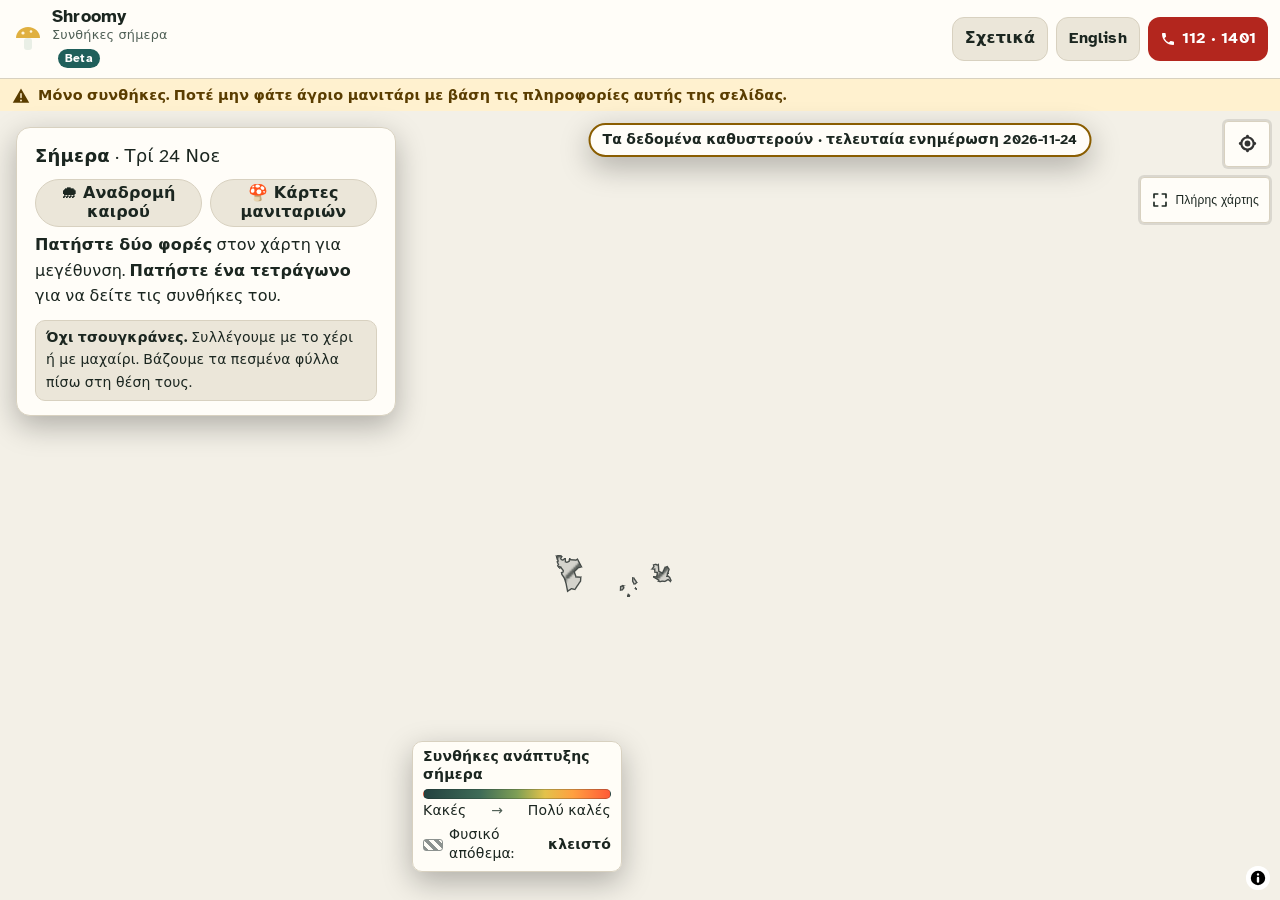
==== commit 458bed55: "Shroomy: daily update 2026-11-24" ====
--- a/el/index.html
+++ b/el/index.html
@@ -1,4 +1,4 @@
-<!doctype html> <html lang="el"> <head> <meta charset="utf-8" /> <meta name="viewport" content="width=device-width, initial-scale=1, viewport-fit=cover" /> <meta name="theme-color" content="#14211b" /> <meta name="description" content="Οι σημερινές συνθήκες ανάπτυξης για τα άγρια μανιτάρια στα δάση της Κύπρου. Μόνο συνθήκες. Ποτέ μην φάτε άγριο μανιτάρι με βάση τις πληροφορίες αυτής της σελίδας." /> <meta property="og:title" content="Shroomy" /> <meta property="og:description" content="Οι σημερινές συνθήκες ανάπτυξης για τα άγρια μανιτάρια στα δάση της Κύπρου. Μόνο συνθήκες." /> <title>Shroomy · συνθήκες ανάπτυξης μανιταριών στην Κύπρο</title> <link rel="icon" href="data:image/svg+xml,%3Csvg xmlns='http://www.w3.org/2000/svg' viewBox='0 0 32 32'%3E%3Cpath d='M4 15c0-6 5-11 12-11s12 5 12 11z' fill='%23e0b040'/%3E%3Crect x='12' y='15' width='8' height='12' rx='3' fill='%23e9efe6'/%3E%3C/svg%3E" />   <script type="module" crossorigin src="./assets/main-C_Qd3vzM.js"></script>
+<!doctype html> <html lang="el"> <head> <meta charset="utf-8" /> <meta name="viewport" content="width=device-width, initial-scale=1, viewport-fit=cover" /> <meta name="theme-color" content="#14211b" /> <meta name="description" content="Οι σημερινές συνθήκες ανάπτυξης για τα άγρια μανιτάρια στα δάση της Κύπρου. Μόνο συνθήκες. Ποτέ μην φάτε άγριο μανιτάρι με βάση τις πληροφορίες αυτής της σελίδας." /> <meta property="og:title" content="Shroomy" /> <meta property="og:description" content="Οι σημερινές συνθήκες ανάπτυξης για τα άγρια μανιτάρια στα δάση της Κύπρου. Μόνο συνθήκες." /> <title>Shroomy · συνθήκες ανάπτυξης μανιταριών στην Κύπρο</title> <link rel="icon" href="data:image/svg+xml,%3Csvg xmlns='http://www.w3.org/2000/svg' viewBox='0 0 32 32'%3E%3Cpath d='M4 15c0-6 5-11 12-11s12 5 12 11z' fill='%23e0b040'/%3E%3Crect x='12' y='15' width='8' height='12' rx='3' fill='%23e9efe6'/%3E%3C/svg%3E" />   <script type="module" crossorigin src="./assets/main-DuX-ui8Y.js"></script>
    <link rel="modulepreload" crossorigin href="./assets/lang-CHSuE2Mw.js">
    <link rel="stylesheet" crossorigin href="./assets/lang-B2Am9eQz.css">
    <link rel="stylesheet" crossorigin href="./assets/main-DDSyw2Ic.css">
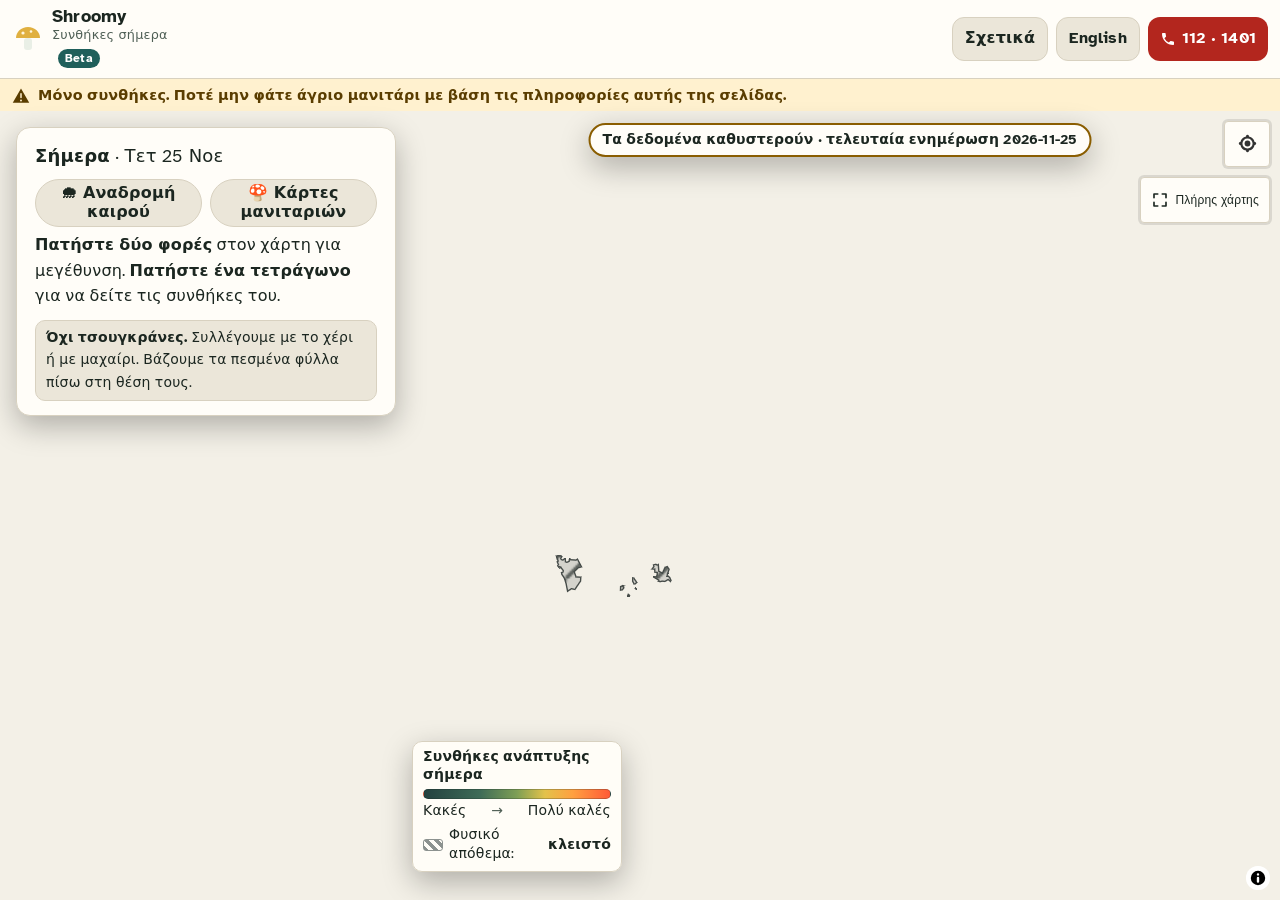
==== commit a1548aa9: "Shroomy: daily update 2026-11-25" ====
--- a/el/index.html
+++ b/el/index.html
@@ -1,4 +1,4 @@
-<!doctype html> <html lang="el"> <head> <meta charset="utf-8" /> <meta name="viewport" content="width=device-width, initial-scale=1, viewport-fit=cover" /> <meta name="theme-color" content="#14211b" /> <meta name="description" content="Οι σημερινές συνθήκες ανάπτυξης για τα άγρια μανιτάρια στα δάση της Κύπρου. Μόνο συνθήκες. Ποτέ μην φάτε άγριο μανιτάρι με βάση τις πληροφορίες αυτής της σελίδας." /> <meta property="og:title" content="Shroomy" /> <meta property="og:description" content="Οι σημερινές συνθήκες ανάπτυξης για τα άγρια μανιτάρια στα δάση της Κύπρου. Μόνο συνθήκες." /> <title>Shroomy · συνθήκες ανάπτυξης μανιταριών στην Κύπρο</title> <link rel="icon" href="data:image/svg+xml,%3Csvg xmlns='http://www.w3.org/2000/svg' viewBox='0 0 32 32'%3E%3Cpath d='M4 15c0-6 5-11 12-11s12 5 12 11z' fill='%23e0b040'/%3E%3Crect x='12' y='15' width='8' height='12' rx='3' fill='%23e9efe6'/%3E%3C/svg%3E" />   <script type="module" crossorigin src="./assets/main-DuX-ui8Y.js"></script>
+<!doctype html> <html lang="el"> <head> <meta charset="utf-8" /> <meta name="viewport" content="width=device-width, initial-scale=1, viewport-fit=cover" /> <meta name="theme-color" content="#14211b" /> <meta name="description" content="Οι σημερινές συνθήκες ανάπτυξης για τα άγρια μανιτάρια στα δάση της Κύπρου. Μόνο συνθήκες. Ποτέ μην φάτε άγριο μανιτάρι με βάση τις πληροφορίες αυτής της σελίδας." /> <meta property="og:title" content="Shroomy" /> <meta property="og:description" content="Οι σημερινές συνθήκες ανάπτυξης για τα άγρια μανιτάρια στα δάση της Κύπρου. Μόνο συνθήκες." /> <title>Shroomy · συνθήκες ανάπτυξης μανιταριών στην Κύπρο</title> <link rel="icon" href="data:image/svg+xml,%3Csvg xmlns='http://www.w3.org/2000/svg' viewBox='0 0 32 32'%3E%3Cpath d='M4 15c0-6 5-11 12-11s12 5 12 11z' fill='%23e0b040'/%3E%3Crect x='12' y='15' width='8' height='12' rx='3' fill='%23e9efe6'/%3E%3C/svg%3E" />   <script type="module" crossorigin src="./assets/main-D9FPw2Gx.js"></script>
    <link rel="modulepreload" crossorigin href="./assets/lang-CHSuE2Mw.js">
    <link rel="stylesheet" crossorigin href="./assets/lang-B2Am9eQz.css">
    <link rel="stylesheet" crossorigin href="./assets/main-DDSyw2Ic.css">
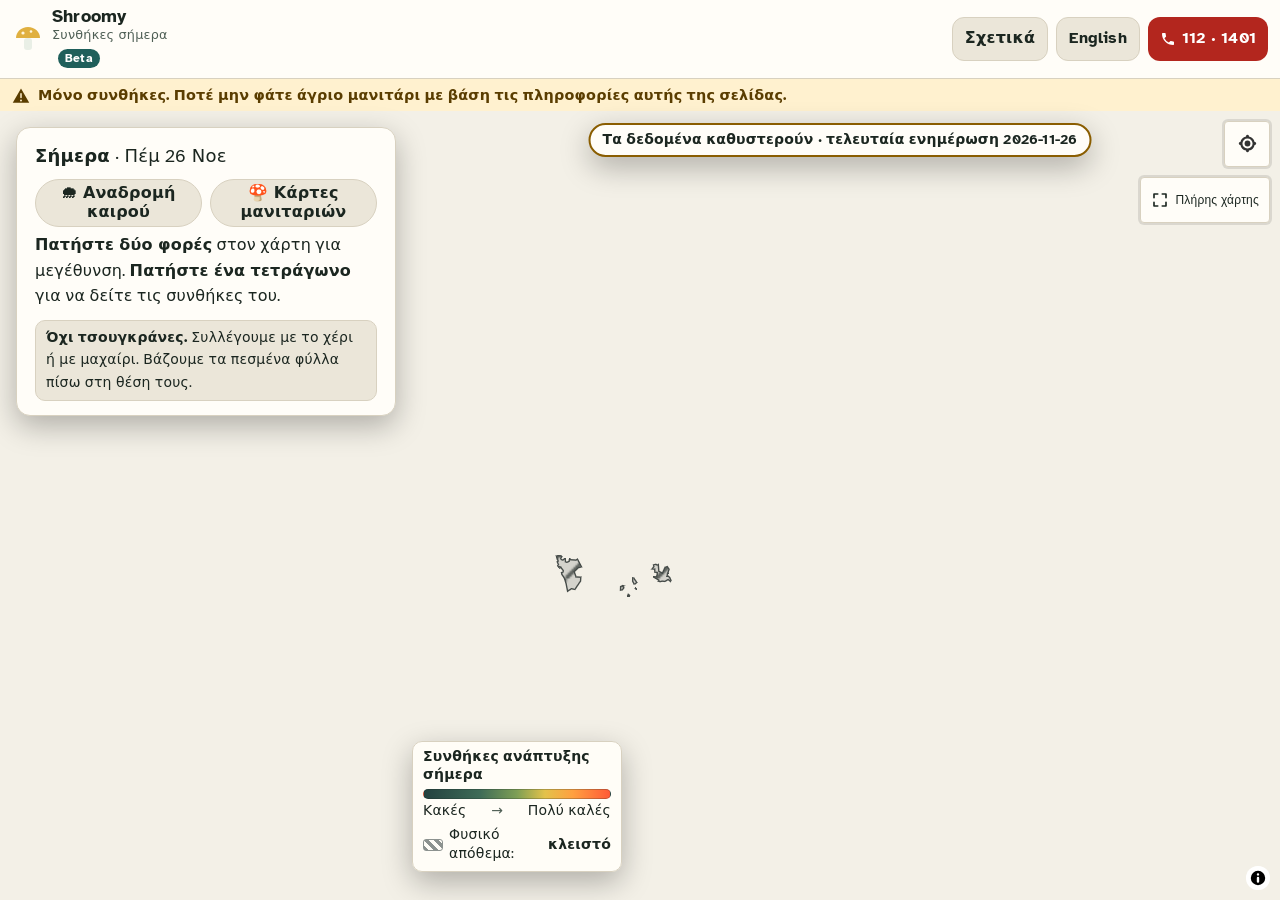
==== commit 48e50123: "Shroomy: daily update 2026-11-26" ====
--- a/el/index.html
+++ b/el/index.html
@@ -1,4 +1,4 @@
-<!doctype html> <html lang="el"> <head> <meta charset="utf-8" /> <meta name="viewport" content="width=device-width, initial-scale=1, viewport-fit=cover" /> <meta name="theme-color" content="#14211b" /> <meta name="description" content="Οι σημερινές συνθήκες ανάπτυξης για τα άγρια μανιτάρια στα δάση της Κύπρου. Μόνο συνθήκες. Ποτέ μην φάτε άγριο μανιτάρι με βάση τις πληροφορίες αυτής της σελίδας." /> <meta property="og:title" content="Shroomy" /> <meta property="og:description" content="Οι σημερινές συνθήκες ανάπτυξης για τα άγρια μανιτάρια στα δάση της Κύπρου. Μόνο συνθήκες." /> <title>Shroomy · συνθήκες ανάπτυξης μανιταριών στην Κύπρο</title> <link rel="icon" href="data:image/svg+xml,%3Csvg xmlns='http://www.w3.org/2000/svg' viewBox='0 0 32 32'%3E%3Cpath d='M4 15c0-6 5-11 12-11s12 5 12 11z' fill='%23e0b040'/%3E%3Crect x='12' y='15' width='8' height='12' rx='3' fill='%23e9efe6'/%3E%3C/svg%3E" />   <script type="module" crossorigin src="./assets/main-D9FPw2Gx.js"></script>
+<!doctype html> <html lang="el"> <head> <meta charset="utf-8" /> <meta name="viewport" content="width=device-width, initial-scale=1, viewport-fit=cover" /> <meta name="theme-color" content="#14211b" /> <meta name="description" content="Οι σημερινές συνθήκες ανάπτυξης για τα άγρια μανιτάρια στα δάση της Κύπρου. Μόνο συνθήκες. Ποτέ μην φάτε άγριο μανιτάρι με βάση τις πληροφορίες αυτής της σελίδας." /> <meta property="og:title" content="Shroomy" /> <meta property="og:description" content="Οι σημερινές συνθήκες ανάπτυξης για τα άγρια μανιτάρια στα δάση της Κύπρου. Μόνο συνθήκες." /> <title>Shroomy · συνθήκες ανάπτυξης μανιταριών στην Κύπρο</title> <link rel="icon" href="data:image/svg+xml,%3Csvg xmlns='http://www.w3.org/2000/svg' viewBox='0 0 32 32'%3E%3Cpath d='M4 15c0-6 5-11 12-11s12 5 12 11z' fill='%23e0b040'/%3E%3Crect x='12' y='15' width='8' height='12' rx='3' fill='%23e9efe6'/%3E%3C/svg%3E" />   <script type="module" crossorigin src="./assets/main-BeD2woN9.js"></script>
    <link rel="modulepreload" crossorigin href="./assets/lang-CHSuE2Mw.js">
    <link rel="stylesheet" crossorigin href="./assets/lang-B2Am9eQz.css">
    <link rel="stylesheet" crossorigin href="./assets/main-DDSyw2Ic.css">
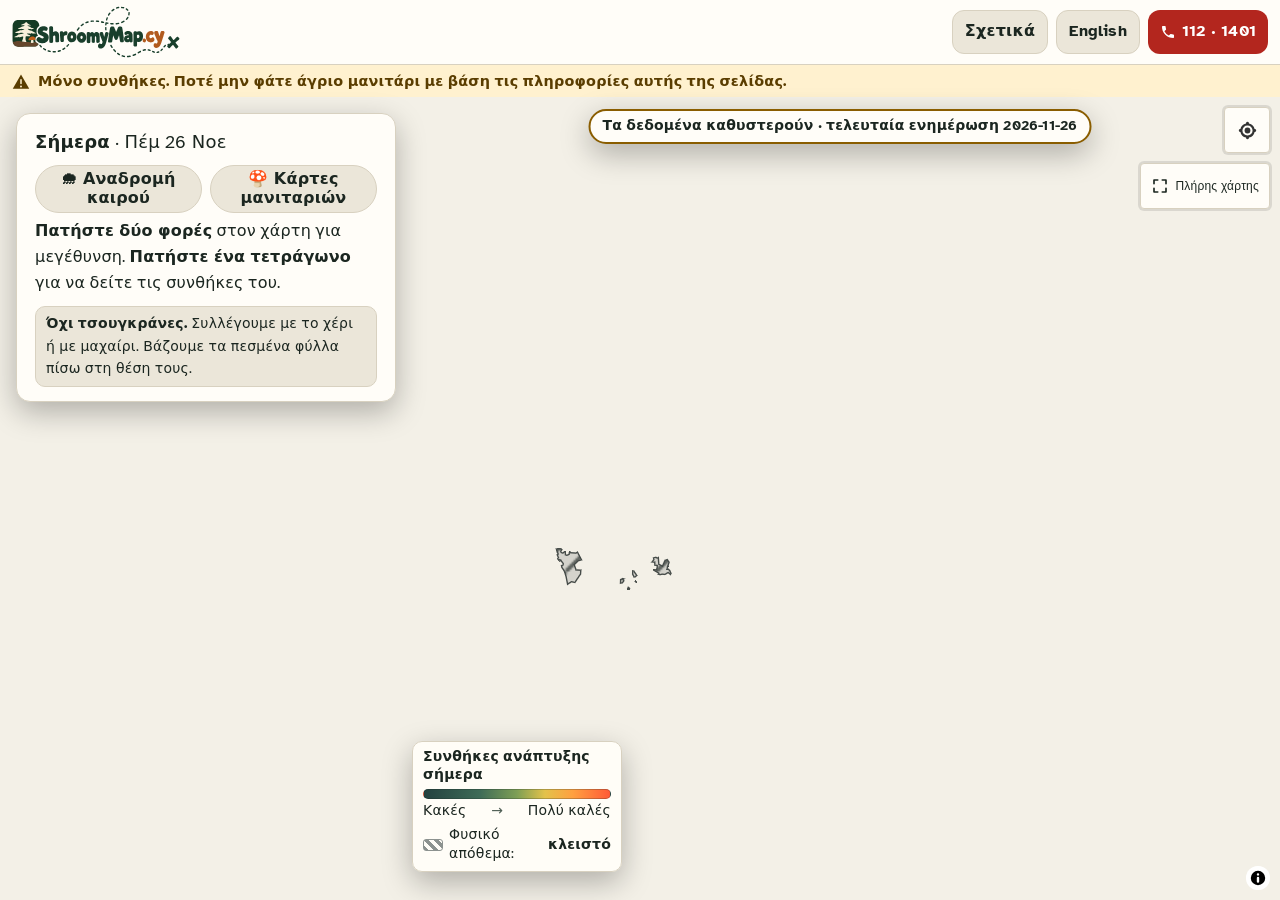
==== commit c3a97513: "Shroomy: daily update 2026-11-26" ====
--- a/el/index.html
+++ b/el/index.html
@@ -1,5 +1,9 @@
-<!doctype html> <html lang="el"> <head> <meta charset="utf-8" /> <meta name="viewport" content="width=device-width, initial-scale=1, viewport-fit=cover" /> <meta name="theme-color" content="#14211b" /> <meta name="description" content="Οι σημερινές συνθήκες ανάπτυξης για τα άγρια μανιτάρια στα δάση της Κύπρου. Μόνο συνθήκες. Ποτέ μην φάτε άγριο μανιτάρι με βάση τις πληροφορίες αυτής της σελίδας." /> <meta property="og:title" content="Shroomy" /> <meta property="og:description" content="Οι σημερινές συνθήκες ανάπτυξης για τα άγρια μανιτάρια στα δάση της Κύπρου. Μόνο συνθήκες." /> <title>Shroomy · συνθήκες ανάπτυξης μανιταριών στην Κύπρο</title> <link rel="icon" href="data:image/svg+xml,%3Csvg xmlns='http://www.w3.org/2000/svg' viewBox='0 0 32 32'%3E%3Cpath d='M4 15c0-6 5-11 12-11s12 5 12 11z' fill='%23e0b040'/%3E%3Crect x='12' y='15' width='8' height='12' rx='3' fill='%23e9efe6'/%3E%3C/svg%3E" />   <script type="module" crossorigin src="./assets/main-BeD2woN9.js"></script>
-   <link rel="modulepreload" crossorigin href="./assets/lang-CHSuE2Mw.js">
-   <link rel="stylesheet" crossorigin href="./assets/lang-B2Am9eQz.css">
+<!doctype html> <html lang="el"> <head> <meta charset="utf-8" /> <meta name="viewport" content="width=device-width, initial-scale=1, viewport-fit=cover" /> <meta name="theme-color" content="#14211b" /> <meta name="description" content="Οι σημερινές συνθήκες ανάπτυξης για τα άγρια μανιτάρια στα δάση της Κύπρου. Μόνο συνθήκες. Ποτέ μην φάτε άγριο μανιτάρι με βάση τις πληροφορίες αυτής της σελίδας." /> <meta property="og:title" content="ShroomyMap" /> <meta property="og:site_name" content="ShroomyMap" /> <meta property="og:description" content="Οι σημερινές συνθήκες ανάπτυξης για τα άγρια μανιτάρια στα δάση της Κύπρου. Μόνο συνθήκες." /> <title>ShroomyMap · συνθήκες ανάπτυξης μανιταριών στην Κύπρο</title>
+  <meta property="og:image" content="https://realexis.github.io/shroomy/brand/social.png" />
+  <meta property="og:image:width" content="1200" />
+  <meta property="og:image:height" content="630" />
+  <meta name="twitter:card" content="summary_large_image" /> <link rel="icon" href="brand/icon.svg" type="image/svg+xml" /> <link rel="icon" href="brand/icon-32.png" sizes="32x32" type="image/png" /> <link rel="apple-touch-icon" href="brand/apple-touch-icon.png" /> <link rel="manifest" href="site.webmanifest" />   <script type="module" crossorigin src="./assets/main-BW6ASCtc.js"></script>
+   <link rel="modulepreload" crossorigin href="./assets/lang-PzY0WyFc.js">
+   <link rel="stylesheet" crossorigin href="./assets/lang-KYAJsBeA.css">
    <link rel="stylesheet" crossorigin href="./assets/main-DDSyw2Ic.css">
- </head> <body> <div class="app"> <header class="topbar"> <a class="brand" href="./" aria-label="Shroomy, αρχική" data-tip="Φόρτωση του χάρτη ξανά."> <svg width="32" height="32" viewBox="0 0 32 32" aria-hidden="true"> <path d="M4 15c0-6 5-11 12-11s12 5 12 11z" fill="#e0b040" /> <circle cx="11" cy="10" r="1.6" fill="#fff6dc" /><circle cx="19" cy="8.5" r="1.3" fill="#fff6dc" /> <rect x="12" y="15" width="8" height="12" rx="3" fill="#e9efe6" /> </svg> <span class="brand-text"> <span class="brand-name">Shroomy</span> <span class="brand-sub">Συνθήκες σήμερα</span> </span> </a> <a class="about-link" href="about.html" data-tip="Τι δείχνει αυτός ο χάρτης, από πού προέρχονται τα δεδομένα και ποια είναι τα όριά του.">Σχετικά</a> <button class="sos" type="button" data-emergency aria-haspopup="dialog" aria-label="Έκτακτη ανάγκη δηλητηρίασης: 112 και 1401" data-tip="Βοήθεια για δηλητηρίαση από μανιτάρια: καλέστε το 112 (ασθενοφόρο) ή το Κέντρο Δηλητηριάσεων Κύπρου 1401. Μην περιμένετε συμπτώματα."> <svg width="16" height="16" viewBox="0 0 24 24" aria-hidden="true"><path fill="currentColor" d="M6.6 10.8a15.1 15.1 0 0 0 6.6 6.6l2.2-2.2c.3-.3.7-.4 1-.2 1.1.4 2.3.6 3.6.6.6 0 1 .4 1 1V20c0 .6-.4 1-1 1A17 17 0 0 1 3 4c0-.6.4-1 1-1h3.5c.6 0 1 .4 1 1 0 1.2.2 2.4.6 3.6.1.3 0 .7-.2 1z"/></svg> <span>112 · 1401</span> </button> </header> <div class="safety" role="note"> <svg width="18" height="18" viewBox="0 0 24 24" aria-hidden="true"><path fill="currentColor" d="M12 2 1 21h22L12 2Zm0 6c.6 0 1 .4 1 1v5a1 1 0 1 1-2 0V9c0-.6.4-1 1-1Zm0 11.2a1.3 1.3 0 1 1 0-2.6 1.3 1.3 0 0 1 0 2.6Z"/></svg> <span>Μόνο συνθήκες. Ποτέ μην φάτε άγριο μανιτάρι με βάση τις πληροφορίες αυτής της σελίδας.</span> </div> <main class="stage"> <div id="map" role="region" aria-label="Χάρτης των σημερινών συνθηκών ανάπτυξης στην Κύπρο"></div> <div id="loading" class="loading" role="status"><span class="spinner" aria-hidden="true"></span> <span id="loading-text">Φορτώνει ο χάρτης του δάσους…</span></div> <div id="delayed" class="delayed" role="status" hidden></div> <div id="map-legend" class="map-legend" role="img" tabindex="0"></div> <section id="sheet" class="sheet" aria-label="Σήμερα και το τετράγωνο που πατήσατε"></section> </main> </div>  </body> </html> + </head> <body> <div class="app"> <header class="topbar"> <a class="brand" href="./" aria-label="ShroomyMap, αρχική" data-tip="Φόρτωση του χάρτη ξανά."> <span class="brand-logo" aria-hidden="true"></span> <span class="brand-text"></span> </a> <a class="about-link" href="about.html" data-tip="Τι δείχνει αυτός ο χάρτης, από πού προέρχονται τα δεδομένα και ποια είναι τα όριά του.">Σχετικά</a> <button class="sos" type="button" data-emergency aria-haspopup="dialog" aria-label="Έκτακτη ανάγκη δηλητηρίασης: 112 και 1401" data-tip="Βοήθεια για δηλητηρίαση από μανιτάρια: καλέστε το 112 (ασθενοφόρο) ή το Κέντρο Δηλητηριάσεων Κύπρου 1401. Μην περιμένετε συμπτώματα."> <svg width="16" height="16" viewBox="0 0 24 24" aria-hidden="true"><path fill="currentColor" d="M6.6 10.8a15.1 15.1 0 0 0 6.6 6.6l2.2-2.2c.3-.3.7-.4 1-.2 1.1.4 2.3.6 3.6.6.6 0 1 .4 1 1V20c0 .6-.4 1-1 1A17 17 0 0 1 3 4c0-.6.4-1 1-1h3.5c.6 0 1 .4 1 1 0 1.2.2 2.4.6 3.6.1.3 0 .7-.2 1z"/></svg> <span>112 · 1401</span> </button> </header> <div class="safety" role="note"> <svg width="18" height="18" viewBox="0 0 24 24" aria-hidden="true"><path fill="currentColor" d="M12 2 1 21h22L12 2Zm0 6c.6 0 1 .4 1 1v5a1 1 0 1 1-2 0V9c0-.6.4-1 1-1Zm0 11.2a1.3 1.3 0 1 1 0-2.6 1.3 1.3 0 0 1 0 2.6Z"/></svg> <span>Μόνο συνθήκες. Ποτέ μην φάτε άγριο μανιτάρι με βάση τις πληροφορίες αυτής της σελίδας.</span> </div> <main class="stage"> <div id="map" role="region" aria-label="Χάρτης των σημερινών συνθηκών ανάπτυξης στην Κύπρο"></div> <div id="loading" class="loading" role="status"><span class="spinner" aria-hidden="true"></span> <span id="loading-text">Φορτώνει ο χάρτης του δάσους…</span></div> <div id="delayed" class="delayed" role="status" hidden></div> <div id="map-legend" class="map-legend" role="img" tabindex="0"></div> <section id="sheet" class="sheet" aria-label="Σήμερα και το τετράγωνο που πατήσατε"></section> </main> </div>  </body> </html> 
--- a/el/assets/lang-KYAJsBeA.css
+++ b/el/assets/lang-KYAJsBeA.css
@@ -0,0 +1 @@
+@font-face{font-family:Atkinson Hyperlegible;font-style:normal;font-display:swap;font-weight:400;src:url(./atkinson-hyperlegible-latin-ext-400-normal-DRk46D-x.woff2)format("woff2"),url(./atkinson-hyperlegible-latin-ext-400-normal-Bbz-b3yf.woff)format("woff");unicode-range:U+100-2BA,U+2BD-2C5,U+2C7-2CC,U+2CE-2D7,U+2DD-2FF,U+304,U+308,U+329,U+1D00-1DBF,U+1E00-1E9F,U+1EF2-1EFF,U+2020,U+20A0-20AB,U+20AD-20C0,U+2113,U+2C60-2C7F,U+A720-A7FF}@font-face{font-family:Atkinson Hyperlegible;font-style:normal;font-display:swap;font-weight:400;src:url(./atkinson-hyperlegible-latin-400-normal-BrHNak5F.woff2)format("woff2"),url(./atkinson-hyperlegible-latin-400-normal-BbWidj28.woff)format("woff");unicode-range:U+??,U+131,U+152-153,U+2BB-2BC,U+2C6,U+2DA,U+2DC,U+304,U+308,U+329,U+2000-206F,U+20AC,U+2122,U+2191,U+2193,U+2212,U+2215,U+FEFF,U+FFFD}@font-face{font-family:Atkinson Hyperlegible;font-style:normal;font-display:swap;font-weight:700;src:url(./atkinson-hyperlegible-latin-ext-700-normal-BoVPHkS0.woff2)format("woff2"),url(./atkinson-hyperlegible-latin-ext-700-normal-CKkU2Dpt.woff)format("woff");unicode-range:U+100-2BA,U+2BD-2C5,U+2C7-2CC,U+2CE-2D7,U+2DD-2FF,U+304,U+308,U+329,U+1D00-1DBF,U+1E00-1E9F,U+1EF2-1EFF,U+2020,U+20A0-20AB,U+20AD-20C0,U+2113,U+2C60-2C7F,U+A720-A7FF}@font-face{font-family:Atkinson Hyperlegible;font-style:normal;font-display:swap;font-weight:700;src:url(./atkinson-hyperlegible-latin-700-normal-GZI4o3u0.woff2)format("woff2"),url(./atkinson-hyperlegible-latin-700-normal-BK6Glc0m.woff)format("woff");unicode-range:U+??,U+131,U+152-153,U+2BB-2BC,U+2C6,U+2DA,U+2DC,U+304,U+308,U+329,U+2000-206F,U+20AC,U+2122,U+2191,U+2193,U+2212,U+2215,U+FEFF,U+FFFD}@font-face{font-family:Plain Digits;font-weight:400;unicode-range:U+30-39;src:local(Helvetica Neue),local(HelveticaNeue),local(Arial),local(ArialMT),local(Roboto),local(Roboto-Regular),local(Segoe UI),local(SegoeUI)}@font-face{font-family:Plain Digits;font-weight:700;unicode-range:U+30-39;src:local(Helvetica Neue Bold),local(HelveticaNeue-Bold),local(Arial Bold),local(Arial-BoldMT),local(Roboto Bold),local(Roboto-Bold),local(Segoe UI Bold),local(SegoeUI-Bold)}:root{--font:"Plain Digits", "Atkinson Hyperlegible", system-ui, -apple-system, "Segoe UI", sans-serif;--fs-0:.875rem;--fs-1:1rem;--fs-2:1.125rem;--fs-3:1.375rem;--fs-4:1.75rem;--lh:1.6;--track:.012em;--radius:14px;--radius-s:10px;--gap:12px;--tap:48px;--shadow:0 10px 30px #00000047;--bg:#f3f0e7;--surface:#fffdf8;--surface-2:#ebe6d9;--line:#d8d1c0;--ink:#1b2620;--ink-soft:#4f5f55;--accent:#8a5d00;--accent-ink:#fff;--safety-bg:#fff1cf;--safety-ink:#5a3d00;--sos-bg:#b3261e;--sos-ink:#fff;--closed:#8c928f;--focus:#1c6dd0}:root[data-theme=dark]{--bg:#0c1612;--surface:#14211b;--surface-2:#1d2d25;--line:#2c3d34;--ink:#e9efe6;--ink-soft:#a9b8ad;--accent:#e0b040;--accent-ink:#1a1405;--safety-bg:#3a2f12;--safety-ink:#f6dfa6;--sos-bg:#e5483b;--sos-ink:#fff;--closed:#8c928f;--focus:#8cc4ff;--shadow:0 10px 30px #00000080}@media (prefers-color-scheme:dark){:root:not([data-theme=light]){--bg:#0c1612;--surface:#14211b;--surface-2:#1d2d25;--line:#2c3d34;--ink:#e9efe6;--ink-soft:#a9b8ad;--accent:#e0b040;--accent-ink:#1a1405;--safety-bg:#3a2f12;--safety-ink:#f6dfa6;--sos-bg:#e5483b;--sos-ink:#fff;--focus:#8cc4ff;--shadow:0 10px 30px #00000080}}*{box-sizing:border-box}html,body{height:100%;margin:0}body{background:var(--bg);color:var(--ink);font-family:var(--font);font-size:var(--fs-2);line-height:var(--lh);letter-spacing:var(--track);text-align:left;-webkit-font-smoothing:antialiased}button{font:inherit;color:inherit;letter-spacing:inherit}:focus-visible{outline:3px solid var(--focus);outline-offset:2px;border-radius:6px}a{color:var(--accent)}.muted{color:var(--ink-soft)}.small{font-size:var(--fs-0)!important}.app{grid-template-rows:auto auto 1fr;grid-template-columns:minmax(0,1fr);height:100dvh;display:grid;overflow:hidden}.topbar{background:var(--surface);border-bottom:1px solid var(--line);align-items:center;gap:8px;min-height:56px;padding:6px 12px;display:flex}.brand{min-width:0;color:inherit;flex:1;align-items:center;gap:8px;text-decoration:none;display:flex}.brand-logo{aspect-ratio:1120/346;background:url(./logo-light-DqqwnP7_.svg) 0/contain no-repeat;flex:0 auto;min-width:0;height:52px;display:block}:root[data-theme=dark] .brand-logo{background-image:url(./logo-dark-IXxK3Hbo.svg)}@media (prefers-color-scheme:dark){:root:not([data-theme=light]) .brand-logo{background-image:url(./logo-dark-IXxK3Hbo.svg)}}.brand-text{min-width:0;overflow:hidden}.brand-sub{white-space:nowrap;text-overflow:ellipsis;color:var(--ink-soft);font-size:.8rem;line-height:1.2;display:block;overflow:hidden}.about-link{border:1px solid var(--line);background:var(--surface-2);min-height:44px;color:var(--ink);font-size:var(--fs-1);border-radius:12px;flex:none;align-items:center;padding:0 12px;font-weight:700;text-decoration:none;display:inline-flex}.sos{cursor:pointer;background:var(--sos-bg);height:44px;color:var(--sos-ink);font-weight:700;font-size:var(--fs-1);white-space:nowrap;border:0;border-radius:12px;flex:none;align-items:center;gap:6px;padding:0 12px;display:inline-flex}.safety{background:var(--safety-bg);color:var(--safety-ink);align-items:flex-start;gap:8px;padding:6px 12px;font-size:.9rem;font-weight:700;line-height:1.4;display:flex}.safety svg{flex:none;margin-top:2px}.safety a{color:inherit}.ver-badge{color:#fff;vertical-align:middle;white-space:nowrap;background:#1f5f5b;border-radius:999px;margin-left:6px;padding:0 7px;font-size:.72rem;font-weight:700;line-height:1.6;display:inline-block}.stage{min-height:0;position:relative}#map{position:absolute;inset:0}.maplibregl-ctrl-group{border:1px solid var(--line);background:var(--surface)!important}.maplibregl-ctrl-group button{width:44px!important;height:44px!important}:root[data-theme=dark] .maplibregl-ctrl-icon{filter:invert()}.maplibregl-ctrl-attrib{font-size:12px}.map-legend{z-index:2;background:color-mix(in srgb, var(--surface) 94%, transparent);border:1px solid var(--line);border-radius:var(--radius-s);width:176px;box-shadow:var(--shadow);font-size:var(--fs-0);cursor:help;padding:6px 10px 7px;line-height:1.35;position:absolute;top:8px;left:8px}.ml-title{margin-bottom:4px;font-weight:700}.ml-bar{border:1px solid color-mix(in srgb, var(--ink) 25%, transparent);border-radius:6px;height:10px}.ml-scale{justify-content:space-between;gap:6px;margin-top:3px;display:flex}.ml-scale span:nth-child(2){color:var(--ink-soft)}.ml-closed{align-items:center;gap:6px;margin-top:5px;display:flex}.swatch-closed{border:1.5px solid var(--closed);background:repeating-linear-gradient(45deg, var(--closed) 0 3px, transparent 3px 7px);border-radius:3px;flex:none;width:20px;height:12px}.delayed{z-index:3;left:50%;bottom:calc(var(--sheet-h,140px) + 8px);background:var(--surface);border:2px solid var(--accent);box-shadow:var(--shadow);font-size:var(--fs-0);white-space:nowrap;border-radius:999px;padding:4px 12px;font-weight:700;position:absolute;transform:translate(-50%)}.pick-pin{pointer-events:none;border:3px solid var(--ink);background:color-mix(in srgb, var(--accent) 70%, transparent);width:22px;height:22px;box-shadow:0 0 0 3px var(--bg), var(--shadow);border-radius:50%}.loading{z-index:5;background:var(--surface);border:1px solid var(--line);width:max-content;max-width:calc(100vw - 32px);box-shadow:var(--shadow);font-size:var(--fs-1);border-radius:999px;align-items:center;gap:12px;padding:10px 16px;font-weight:700;transition:opacity .35s;display:flex;position:absolute;top:40%;left:50%;transform:translate(-50%,-50%)}.loading.done{opacity:0}.loading.failed{border:2px solid var(--sos-bg);border-radius:16px}.loading.failed .spinner,.loading[hidden]{display:none}.spinner{border:3px solid var(--line);border-top-color:var(--accent);border-radius:50%;flex:none;width:22px;height:22px;animation:.9s linear infinite spin}@keyframes spin{to{transform:rotate(360deg)}}@media (prefers-reduced-motion:reduce){.spinner{animation-duration:2.5s}.loading{transition:none}}@media (width<=899px){.maplibregl-ctrl-bottom-right,.maplibregl-ctrl-bottom-left{bottom:min(var(--sheet-h,140px), 60vh);z-index:3}}.sheet{z-index:4;background:var(--surface);border-top:1px solid var(--line);max-height:62%;box-shadow:var(--shadow);padding:10px 16px calc(12px + env(safe-area-inset-bottom));border-radius:18px 18px 0 0;position:absolute;bottom:0;left:0;right:0;overflow-y:auto}.sheet p{font-size:var(--fs-1);margin:6px 0 0}.panel-h{font-size:var(--fs-1);margin:4px 0 6px}.start-row{justify-content:space-between;align-items:center;gap:10px;display:flex}.start-row .today{font-size:var(--fs-2);margin:0}.chip-btn,.back-btn{border:1px solid var(--line);cursor:pointer;background:var(--surface-2);min-height:44px;color:var(--ink);font-size:var(--fs-1);white-space:nowrap;border-radius:999px;padding:0 14px;font-weight:700}.back-btn{text-align:left;border-radius:12px;align-items:center;gap:10px;width:100%;display:flex}.back-arrow{color:var(--accent);margin-top:-.12em;font-size:1.7em;font-weight:700;line-height:1}.chip-btn:hover,.back-btn:hover{border-color:var(--accent)}.hint{color:var(--ink)}.no-rakes{background:var(--surface-2);border:1px solid var(--line);cursor:help;border-radius:10px;padding:6px 10px;font-size:var(--fs-0)!important;margin-top:10px!important}.primary-btn{cursor:pointer;background:var(--accent);min-height:44px;color:var(--accent-ink);font-weight:700;font-size:var(--fs-1);border:0;border-radius:12px;padding:0 16px}@media (width>=900px){.sheet{border-radius:var(--radius);border:1px solid var(--line);width:380px;max-height:calc(100% - 32px);padding:14px 18px;inset:16px auto auto 16px}.map-legend{width:210px;top:auto;bottom:28px;left:412px}.delayed{top:12px;bottom:auto;left:calc(50% + 200px)}.loading{left:calc(50% + 200px)}}.card-bar{justify-content:space-between;align-items:center;gap:8px;margin:-2px 0 6px;display:flex}.card-x{border:1px solid var(--line);background:var(--surface-2);cursor:pointer;border-radius:10px;min-width:44px;min-height:44px;font-size:1.15rem;line-height:1}.card-x:hover{border-color:var(--accent)}.rating{text-align:left;cursor:pointer;border:1px solid var(--line);background:var(--surface-2);border-radius:14px;align-items:center;gap:12px;width:100%;padding:10px 12px;display:flex}.rating:hover{border-color:var(--accent)}.rating-swatch{width:18px;height:40px;box-shadow:0 0 0 1.5px color-mix(in srgb, var(--ink) 30%, transparent);border-radius:6px;flex:none}.rating-text{flex:1;min-width:0;display:grid}.rating-word{font-size:var(--fs-4);font-weight:700;line-height:1.15}.rating-sub{font-size:var(--fs-0);color:var(--ink-soft)}.rating-more{color:var(--ink-soft);flex:none;font-size:1.1rem}.rating-none{font-size:var(--fs-3)!important}.why{border:1px solid var(--line);border-radius:12px;margin-top:8px;padding:8px 12px 10px}.why[hidden]{display:none}.why-list{gap:8px;margin:8px 0 0;padding:0;list-style:none;display:grid}.why-top{font-size:var(--fs-0);justify-content:space-between;gap:8px;display:flex}.why-bar{background:var(--surface);border:1px solid var(--line);border-radius:4px;height:8px;overflow:hidden}.why-bar i{border-radius:4px;height:100%;display:block}.why-val{font-size:var(--fs-0);color:var(--ink-soft)}.card-h{font-size:var(--fs-1);margin:14px 0 4px}.sp-list{font-size:var(--fs-1);gap:4px;margin:0;padding:0;list-style:none;display:grid}.sp-list i{font-weight:700}.facts{font-size:var(--fs-1);gap:4px;margin:12px 0 0;padding:0;list-style:none;display:grid}.maps-link{margin:12px 0 0}.maps-btns{grid-template-columns:minmax(0,1fr) minmax(0,1fr);align-items:stretch;gap:8px;display:grid}.maps-btn{border:1px solid var(--line);background:var(--surface-2);min-height:56px;color:var(--ink);font:inherit;font-size:var(--fs-1);text-align:center;cursor:pointer;border-radius:12px;justify-content:center;align-items:center;gap:8px;padding:4px 8px;font-weight:700;line-height:1.2;text-decoration:none;display:inline-flex}.maps-btn.primary{background:var(--accent);border-color:var(--accent);color:var(--accent-ink);flex-direction:column;gap:0}.maps-btn:hover{filter:brightness(1.06)}.maps-main{align-items:center;gap:8px;display:inline-flex}.maps-warn{opacity:.9;font-size:.78rem;font-weight:700}.maps-note{margin:6px 0 0!important}.maps-copy{border:1px solid var(--accent);background:var(--surface);width:100%;min-height:40px;color:var(--ink);font:inherit;font-size:var(--fs-0);border-radius:10px;margin-top:8px;padding:0 10px}@media (width<=340px){.maps-btns{grid-template-columns:1fr}}.clock{border:1px solid var(--line);background:var(--surface-2);border-radius:10px;padding:8px 10px;margin-top:12px!important}.clock.open{border-color:var(--accent)}.why-row,.facts li,.clock,.map-legend{cursor:help}.replay{margin-top:10px}.replay-row{font-size:var(--fs-1);align-items:center;gap:12px;display:flex}#replay-date{white-space:nowrap;text-overflow:ellipsis;flex:1;min-width:0;line-height:1.35;overflow:hidden}.replay-avg{display:block}.seg{background:var(--surface-2);border:1px solid var(--line);border-radius:14px;gap:4px;margin:2px 0 12px;padding:4px;display:flex}.seg button{min-width:0;min-height:44px;color:var(--ink);font:inherit;font-size:var(--fs-1);cursor:pointer;white-space:nowrap;background:0 0;border:0;border-radius:10px;flex:auto;padding:6px 4px;font-weight:600}.seg button[aria-pressed=true]{background:var(--accent);color:var(--accent-ink)}.seg button:focus-visible{outline:2px solid var(--focus);outline-offset:2px}.scrub{--at:0%;cursor:grab;touch-action:none;-webkit-user-select:none;user-select:none;-webkit-tap-highlight-color:transparent;border-radius:10px;margin-top:8px;padding:6px 0 2px;position:relative}.scrub.drag{cursor:grabbing}.scrub:focus-visible{outline:2px solid var(--focus);outline-offset:4px}.tl{pointer-events:none;align-items:flex-end;gap:2px;height:48px;display:flex}.tl i{opacity:.6;background:#4f97d1;border-radius:2px 2px 0 0;flex:1}.tl i.now{opacity:1;box-shadow:0 0 0 2px var(--ink)}.scrub-track{background:var(--line);pointer-events:none;border-radius:3px;height:6px;margin:16px 0 14px;position:relative}.scrub-fill{width:var(--at);background:var(--accent);border-radius:3px;position:absolute;inset:0 auto 0 0}.scrub-knob{top:50%;left:var(--at);background:var(--accent);border:3px solid var(--surface);border-radius:50%;width:26px;height:26px;margin:-13px 0 0 -13px;transition:transform .12s;position:absolute;box-shadow:0 1px 4px #00000073}.scrub.drag .scrub-knob{transform:scale(1.25)}.scrub:before{content:"";left:var(--at);background:var(--ink);opacity:.35;pointer-events:none;width:2px;height:64px;margin-left:-1px;position:absolute;top:6px}.scrub-ends{font-size:var(--fs-0,12px);color:var(--ink-soft);pointer-events:none;justify-content:space-between;display:flex}@media (prefers-reduced-motion:reduce){.scrub-knob{transition:none}}dialog.emergency{background:var(--surface);width:min(560px,100vw - 32px);max-height:calc(100dvh - 32px);color:var(--ink);box-shadow:var(--shadow);border:0;border-radius:18px;padding:0;overflow:auto}dialog.emergency::backdrop{background:#0009}.em-head{background:var(--sos-bg);color:var(--sos-ink);padding:16px 20px}.em-head h2{font-size:var(--fs-4);margin:0;line-height:1.2}.em-body{padding:16px 20px 20px}.call{background:var(--sos-bg);min-height:64px;color:var(--sos-ink);font-weight:700;font-size:var(--fs-3);border-radius:14px;justify-content:space-between;align-items:center;gap:12px;margin-bottom:10px;padding:10px 16px;text-decoration:none;display:flex}.call.secondary{background:var(--surface-2);color:var(--ink);border:2px solid var(--sos-bg)}.call small{font-size:var(--fs-1);font-weight:400;display:block}.em-body ul{margin:12px 0;padding-left:1.2em}.em-body li{margin:6px 0}.em-close{border:1px solid var(--line);background:var(--surface-2);cursor:pointer;border-radius:12px;width:100%;min-height:48px;margin-top:8px;font-weight:700}dialog.agree::backdrop{-webkit-backdrop-filter:blur(3px);backdrop-filter:blur(3px);background:#000000c7}.agree .em-head h2{align-items:center;gap:8px;display:flex}.agree .em-body{padding-bottom:0}.agree .em-body ul{margin:0 0 8px}.agree .em-body li{margin:6px 0}.agree-foot{background:var(--surface);padding:8px 0 14px;position:sticky;bottom:0}.agree-foot:before{content:"";background:linear-gradient(to bottom, transparent, var(--surface));pointer-events:none;height:18px;position:absolute;top:-18px;left:0;right:0}dialog.agree{max-height:calc(100dvh - 16px)}.agree .em-head{padding:14px 20px}.agree-numbers{font-size:var(--fs-0);text-align:center;background:var(--safety-bg);color:var(--safety-ink);border-radius:12px;margin:0 0 8px;padding:6px 12px;font-weight:700}.agree-numbers a{color:inherit}.agree-yes{cursor:pointer;background:var(--accent);width:100%;min-height:56px;color:var(--accent-ink);font:inherit;font-weight:700;font-size:var(--fs-2);border:0;border-radius:14px}.agree-note{font-size:var(--fs-0);color:var(--ink-soft);margin:10px 0 0}dialog.agree.short{width:min(420px,100vw - 24px)}dialog.agree.short::backdrop{-webkit-backdrop-filter:none;backdrop-filter:none;background:#0000008c}.agree.short .em-body{padding:18px 20px 16px}.agree-short-title{font-size:var(--fs-3);color:var(--safety-ink);align-items:center;gap:8px;margin:0 0 6px;line-height:1.2;display:flex}.agree-short-line{margin:0 0 14px}.agree.short .agree-yes{min-height:64px;font-size:var(--fs-3)}.agree-more{font:inherit;color:inherit;cursor:pointer;background:0 0;border:0;padding:0;text-decoration:underline}.agree-note a{color:inherit}@media (width<=899px){dialog.agree.short{margin-bottom:max(16px, env(safe-area-inset-bottom))}}.tip{z-index:1000;background:var(--ink);max-width:min(300px,100vw - 16px);color:var(--bg);font-size:var(--fs-1);box-shadow:var(--shadow);pointer-events:none;opacity:0;border-radius:10px;padding:8px 12px;font-weight:400;line-height:1.45;transition:opacity .12s;position:fixed}.tip.on{opacity:1}.tip[hidden]{display:none}.tip:after{content:"";left:var(--arrow-x,50%);border:6px solid #0000;border-bottom:0;border-top-color:var(--ink);position:absolute;bottom:-6px;transform:translate(-50%)}.tip.below:after{border:6px solid #0000;border-top:0;border-bottom-color:var(--ink);top:-6px;bottom:auto}[data-tip]{-webkit-touch-callout:none}@media (prefers-reduced-motion:reduce){.tip{transition:none}}.page{max-width:720px;margin:0 auto;padding:20px 16px 64px}.page h1{font-size:var(--fs-4);margin:8px 0 12px;line-height:1.25}.page h2{font-size:var(--fs-3);margin:28px 0 6px}.page p,.page li{max-width:64ch}.page li{margin:6px 0}.page .card{background:var(--surface);border:1px solid var(--line);border-radius:var(--radius);margin:10px 0;padding:12px 16px}.page .card p{margin:4px 0}.page .credits{font-size:var(--fs-1);padding-left:1.2em}.page .tag{font-size:var(--fs-0);color:var(--ink-soft)}.about-top{z-index:2;position:sticky;top:0}@media (width<=899px){.stage:has(.sheet[data-view=card]) .map-legend{display:none}}@media (width<=420px){.topbar{gap:6px;padding:6px 8px 6px 10px}.brand{gap:6px}.about-link{padding:0 10px;font-size:.95rem}.sos{gap:4px;padding:0 10px;font-size:.95rem}.sos svg{width:14px;height:14px}}.start-btns{flex-wrap:wrap;gap:8px;margin-top:8px;display:flex}.start-btns .chip-btn{flex:auto}.sp-open{text-align:left;cursor:pointer;border:1px solid var(--line);background:var(--surface-2);width:100%;min-height:48px;font-size:var(--fs-1);border-radius:12px;justify-content:space-between;align-items:center;gap:8px;padding:6px 12px;display:flex}.sp-open:hover{border-color:var(--accent)}.sp-open-go{color:var(--ink-soft);flex:none;font-size:1.4rem}.page details{margin:8px 0}.page summary{cursor:pointer;align-items:center;min-height:44px;font-weight:700;display:flex}.ml-note{color:var(--ink-soft);margin-top:3px}.card-bar{z-index:2;background:var(--surface);border-bottom:1px solid var(--line);margin:-10px -16px 6px;padding:8px 16px 6px;position:sticky;top:-10px}@media (width>=900px){.card-bar{margin:-14px -18px 8px;padding:10px 18px 8px;top:-14px}}.sp-list{gap:8px}.sp-open{justify-content:flex-start;gap:12px;min-height:64px;padding:6px 10px 6px 6px}.sp-thumb{object-fit:cover;background:var(--line);border-radius:10px;flex:none;width:52px;height:52px}.sp-name{flex:1;min-width:0;line-height:1.3;display:grid}.sp-name i{font-weight:700;font-size:var(--fs-1)}.sp-common{font-size:var(--fs-0);color:var(--ink-soft)}@media (width<=420px){.brand{gap:6px}.topbar{gap:4px;padding:6px}.app .brand-logo{width:100%;max-width:190px;height:auto;margin-block:-10px}.app .brand{gap:0}.brand-logo{width:100%;max-width:150px;height:auto}.app .brand-sub{display:none}.app .ver-badge{margin-left:0}.about-link,.sos{padding:0 10px}.map-legend{width:156px;padding:5px 8px 6px}}:lang(el) .start-btns .chip-btn{white-space:normal;flex:1 1 0;padding:4px 10px;line-height:1.2}@media (width<=899px){:lang(el) .map-legend{width:218px}:lang(el) .ml-closed{white-space:nowrap;font-size:13px}:root.full-map:lang(el) .map-legend{width:176px}}@media (width<=480px){:lang(el) .replay-avg{font-size:var(--fs-0)}:lang(el) .safety{font-size:.8rem}}:lang(el) .sp-name{font-weight:700;font-size:var(--fs-1)}:lang(el) .sp-name .sp-common{font-weight:400}:lang(el) .sp-name .sp-common i{font-weight:400;font-size:inherit}.lang-link{text-decoration:none}.lang-short{display:none}@media (width<=899px){.lang-long{display:none}.lang-short{display:inline}:is(.topbar:has(.lang-link) .about-link,.topbar:has(.lang-link) .sos){padding:0 8px}}.sc{--toxic:#a8580a}:root[data-theme=dark] .sc{--toxic:#f0a24f}@media (prefers-color-scheme:dark){:root:not([data-theme=light]) .sc{--toxic:#f0a24f}}dialog.species-dlg.sc{background:var(--bg);width:min(720px,100vw - 24px);max-width:none;height:min(900px,100dvh - 24px);max-height:none;color:var(--ink);box-shadow:var(--shadow);border:0;border-radius:20px;padding:0;overflow:hidden}dialog.species-dlg.sc[open]{display:block}dialog.species-dlg.sc::backdrop{background:#0009}@media (width<=899px){dialog.species-dlg.sc{border-radius:0;width:100vw;height:100dvh;margin:0}}.sc .ic{flex:none;display:block}.sc-main{flex-direction:column;height:100%;min-height:0;display:flex}.sc-soft{color:var(--ink-soft)}.sc-head{background:var(--surface);border-bottom:1px solid var(--line);align-items:center;gap:8px;padding:8px 12px;display:flex}.sc-title{min-width:0;font-size:var(--fs-2);overflow-wrap:anywhere;flex:1;margin:0;line-height:1.2}.sc-title span{font-size:var(--fs-0);color:var(--ink-soft);font-weight:400;display:block}.sc-round{width:var(--tap);height:var(--tap);border:1px solid var(--line);background:var(--surface-2);color:var(--ink);cursor:pointer;border-radius:50%;flex:none;place-items:center;padding:0;display:inline-grid}.sc-safety{background:var(--safety-bg);color:var(--safety-ink);font-weight:700;font-size:var(--fs-0);align-items:flex-start;gap:8px;padding:8px 14px;line-height:1.4;display:flex}.sc-safety svg{flex:none;width:18px;height:18px;margin-top:1px}.sc-body{overscroll-behavior:contain;flex:1;min-height:0;overflow-y:auto}.sc-page{max-width:680px;font-size:var(--fs-1);margin:0 auto;padding:16px 16px 32px}.sc-h{font-size:var(--fs-3);align-items:center;gap:8px;margin:26px 0 10px;line-height:1.25;display:flex}.sc-h .ic{color:var(--accent)}.sc-h.danger{color:var(--sos-bg);margin-top:0}.sc-h.danger svg{flex:none;width:24px;height:24px}.sc-danger-btn{text-align:left;cursor:pointer;border:2px solid var(--sos-bg);background:var(--surface);width:100%;color:var(--ink);border-radius:16px;align-items:center;gap:12px;padding:10px 12px;display:flex}.sc-danger-ph{flex:none;display:flex}.sc-danger-ph img{object-fit:cover;border:3px solid var(--surface);background:var(--line);border-radius:50%;width:48px;height:48px;margin-left:-14px}.sc-danger-ph img:first-child{margin-left:0}.sc-danger-text{min-width:0;color:var(--ink-soft);flex:1;gap:2px;display:grid}.sc-danger-text b{color:var(--sos-bg);font-size:var(--fs-2);align-items:center;gap:6px;line-height:1.25;display:flex}.sc-danger-text b svg{flex:none;width:18px;height:18px}.sc-list{gap:10px;margin:0;padding:0;list-style:none;display:grid}.sc-row{text-align:left;cursor:pointer;border:1px solid var(--line);background:var(--surface);width:100%;color:var(--ink);border-radius:16px;align-items:center;gap:14px;padding:8px 12px 8px 8px;display:flex}.sc-row.on{border:2px solid var(--accent)}.sc-row img{object-fit:cover;background:var(--line);border-radius:12px;flex:none;width:84px;height:84px}.sc-list.off .sc-row img{filter:saturate(.4)}.sc-row-text{flex:1;gap:2px;min-width:0;line-height:1.3;display:grid}.sc-row-text b{font-size:var(--fs-2)}.sc-row>.ic{color:var(--ink-soft)}.sc-chip{font-size:var(--fs-0);background:var(--surface-2);color:var(--ink-soft);border-radius:999px;justify-self:start;align-items:center;gap:4px;margin-top:4px;padding:2px 10px;font-weight:700;display:inline-flex}.sc-chip.on{background:var(--accent);color:var(--accent-ink)}.sc-danger{border:2px solid var(--sos-bg);background:var(--surface);border-radius:18px;padding:16px}.sc-danger>p{margin:0 0 12px}.sc-sign-h{margin:0 0 6px!important}.sc-signs{gap:8px;margin:0 0 14px;padding:0;list-style:none;display:grid}.sc-signs li{background:var(--safety-bg);color:var(--safety-ink);border-radius:12px;padding:10px 12px;font-weight:700;line-height:1.45}.sc-sign{background:var(--safety-bg);color:var(--safety-ink);border-radius:12px;padding:10px 12px}.sc-lk{gap:8px;margin:0;padding:0;list-style:none;display:grid}@media (width>=640px){.sc-lk{grid-template-columns:1fr 1fr}}.sc-lk-row{text-align:left;cursor:zoom-in;border:1px solid color-mix(in srgb, var(--toxic) 50%, transparent);background:var(--bg);width:100%;height:100%;color:var(--ink);border-radius:12px;align-items:flex-start;gap:10px;padding:6px;display:flex}.sc-lk-row.deadly{border-color:var(--sos-bg)}.sc-lk-row img,.sc-noimg{object-fit:cover;background:var(--line);border-radius:8px;flex:none;width:64px;height:64px}.sc-lk-text{min-width:0;font-size:var(--fs-0);gap:1px;line-height:1.35;display:grid}.sc-lk-text b{font-size:var(--fs-1)}.sc-lk-note{margin-top:2px}.sc-sev{width:fit-content;font-size:var(--fs-0);background:var(--toxic);color:#fff;vertical-align:middle;border-radius:999px;align-items:center;gap:4px;padding:1px 8px 1px 6px;font-weight:700;display:inline-flex}.sc-sev.deadly{background:var(--sos-bg)}.sc-sev svg{width:14px;height:14px}:root[data-theme=dark] .sc-sev.toxic{color:#1a1405}@media (prefers-color-scheme:dark){:root:not([data-theme=light]) .sc-sev.toxic{color:#1a1405}}.sc-car-wrap{position:relative}.sc-car{scroll-snap-type:x mandatory;scrollbar-width:none;border-radius:16px;margin:0;padding:0;list-style:none;display:flex;overflow-x:auto}.sc-car::-webkit-scrollbar{display:none}.sc-car li{scroll-snap-align:start;flex:0 0 100%}.sc-photo{background:var(--line);cursor:zoom-in;aspect-ratio:4/3;border:0;width:100%;padding:0;display:block;position:relative}.sc-photo img{object-fit:cover;width:100%;height:100%;display:block}.sc-cc{color:#f3f0e7;background:#0c1612b3;border-radius:50%;place-items:center;width:26px;height:26px;font-size:15px;font-weight:700;line-height:1;display:grid;position:absolute;bottom:8px;right:8px}.sc-dots{background:#0c16128c;border-radius:999px;gap:6px;padding:5px 8px;display:flex;position:absolute;bottom:10px;left:50%;transform:translate(-50%)}.sc-dots i{background:#f3f0e773;border-radius:50%;width:8px;height:8px}.sc-dots i.on{background:#f3f0e7}.sc-name{font-size:var(--fs-4);margin:14px 0 0;line-height:1.15}.sc-sub{color:var(--ink-soft);margin:4px 0 0}.sc-sub b{color:var(--ink)}.sc-q{border:1px solid var(--line);cursor:help;vertical-align:2px;border-radius:50%;place-items:center;width:22px;height:22px;margin-left:6px;font-size:13px;font-weight:700;display:inline-grid}.sc-look{border:1px solid var(--line);background:var(--surface);border-radius:14px;gap:0;margin:0;display:grid;overflow:hidden}.sc-look div{border-top:1px solid var(--line);grid-template-columns:7.5em 1fr;gap:12px;padding:10px 14px;display:grid}.sc-look div:first-child{border-top:0}.sc-look dt{font-weight:700}.sc-look dd{margin:0;line-height:1.5}@media (width<=420px){.sc-look div{grid-template-columns:1fr;gap:0}}.sc-where{gap:6px;margin:0;padding-left:1.2em;line-height:1.5;display:grid}.sc-months{grid-template-columns:repeat(12,1fr);gap:3px;display:grid}.sc-months span{height:40px;font-weight:700;font-size:var(--fs-0);background:var(--surface-2);color:var(--ink-soft);border-radius:8px;place-items:center;display:grid;position:relative}.sc-months span.on{background:var(--accent);color:var(--accent-ink)}.sc-months span.now{outline:3px solid var(--ink);outline-offset:1px}.sc-when{align-items:flex-start;gap:8px;margin:12px 0 0;display:flex}.sc-when.on .ic{color:var(--accent);margin-top:2px}.sc-more{width:100%;min-height:var(--tap);border:1px solid var(--line);color:var(--ink-soft);cursor:pointer;font-size:var(--fs-0);background:0 0;border-radius:14px;justify-content:center;align-items:center;gap:8px;margin-top:28px;display:inline-flex}.sc-layer{z-index:5;background:var(--surface);flex-direction:column;display:flex;position:absolute;inset:0;overflow-y:auto}.sc-layer[hidden]{display:none}.sc-layer-head{z-index:1;background:var(--surface);border-bottom:1px solid var(--line);align-items:center;gap:10px;padding:8px 12px 8px 16px;display:flex;position:sticky;top:0}.sc-layer-head h2{font-size:var(--fs-2);flex:1;margin:0;line-height:1.3}.sc-layer-head h2 .sc-soft{font-size:var(--fs-0);font-weight:400;display:block}.sc-viewer{color:#f3f0e7;background:#0b120f;flex-direction:column;min-height:100%;display:flex}.sc-viewer .sc-layer-head{background:#0b120f;border-color:#26342d}.sc-viewer .sc-soft{color:#cfd8d1}.sc-viewer .sc-round{color:#f3f0e7;background:#1d2d25;border-color:#2c3d34}.sc-viewer-ph{flex:1;place-items:center;min-height:240px;padding:8px;display:grid;position:relative}.sc-viewer-ph img{object-fit:contain;border-radius:8px;max-width:100%;max-height:calc(100dvh - 240px);display:block}.sc-prev,.sc-next{position:absolute;top:50%;transform:translateY(-50%)}.sc-prev{left:10px}.sc-next{right:10px}.sc-viewer-note{margin:0;padding:4px 16px 0;font-weight:700}.sc-credit{padding:10px 16px calc(16px + env(safe-area-inset-bottom));font-size:var(--fs-0);color:#cfd8d1;gap:4px;margin:0;display:grid}.sc-credit a{color:#e0b040;align-items:center;min-height:32px;font-weight:700;display:inline-flex}.sc-info{max-width:680px;font-size:var(--fs-1);padding:4px 16px 24px}.sc-info h3{font-size:var(--fs-2);margin:20px 0 6px}.sc-info p{margin:6px 0}.sc-credits{gap:8px;margin:8px 0;padding:0;list-style:none;display:grid}.sc-credits li{font-size:var(--fs-0);align-items:center;gap:10px;line-height:1.35;display:flex}.sc-credits img{object-fit:cover;background:var(--line);border-radius:8px;flex:none;width:52px;height:52px}.sc-credits a{color:var(--ink-soft)}.sc-fold{border:1px solid var(--line);border-radius:12px;margin:12px 0;padding:0 12px}.sc-fold summary{min-height:var(--tap);cursor:pointer;color:var(--accent);align-items:center;font-weight:700;display:flex}.sc-links{margin:6px 0;padding-left:1.2em}.sc-links li{margin:4px 0}.sc-info .rec-chart{grid-template-columns:repeat(12,1fr);align-items:end;gap:3px;max-width:420px;height:64px;margin:8px 0 2px;display:grid}.sc-info .rec-m{color:var(--ink-soft);justify-items:center;gap:2px;font-size:.75rem;display:grid}.sc-info .rec-m i{background:var(--accent);border-radius:3px 3px 0 0;width:100%;max-width:22px;display:block}.sc-info .rec-m.in span{color:var(--ink);font-weight:700;text-decoration:underline}@media (prefers-reduced-motion:reduce){.sc-car{scroll-behavior:auto}}.sc-jump{min-height:var(--tap);border:2px solid var(--sos-bg);color:var(--sos-bg);border-radius:12px;align-items:center;gap:8px;margin:0 0 12px;padding:8px 12px;font-weight:700;text-decoration:none;display:flex}.sc-jump svg{flex:none;width:20px;height:20px}.sc-me{margin-top:0}.sc-danger{margin-top:26px;scroll-margin-top:12px}.sc-h.danger:focus{outline:none}.sc-page>.sc-danger:first-child{margin-top:0}.sc-unchecked{background:var(--safety-bg);color:var(--safety-ink);font-size:var(--fs-0);border-radius:10px;align-items:flex-start;gap:8px;margin:0 0 8px;padding:6px 10px;display:flex}.sc-unchecked svg{flex:none;margin-top:2px}.sc-safety a{color:inherit}.sc-me .sc-jump{margin:14px 0 0}
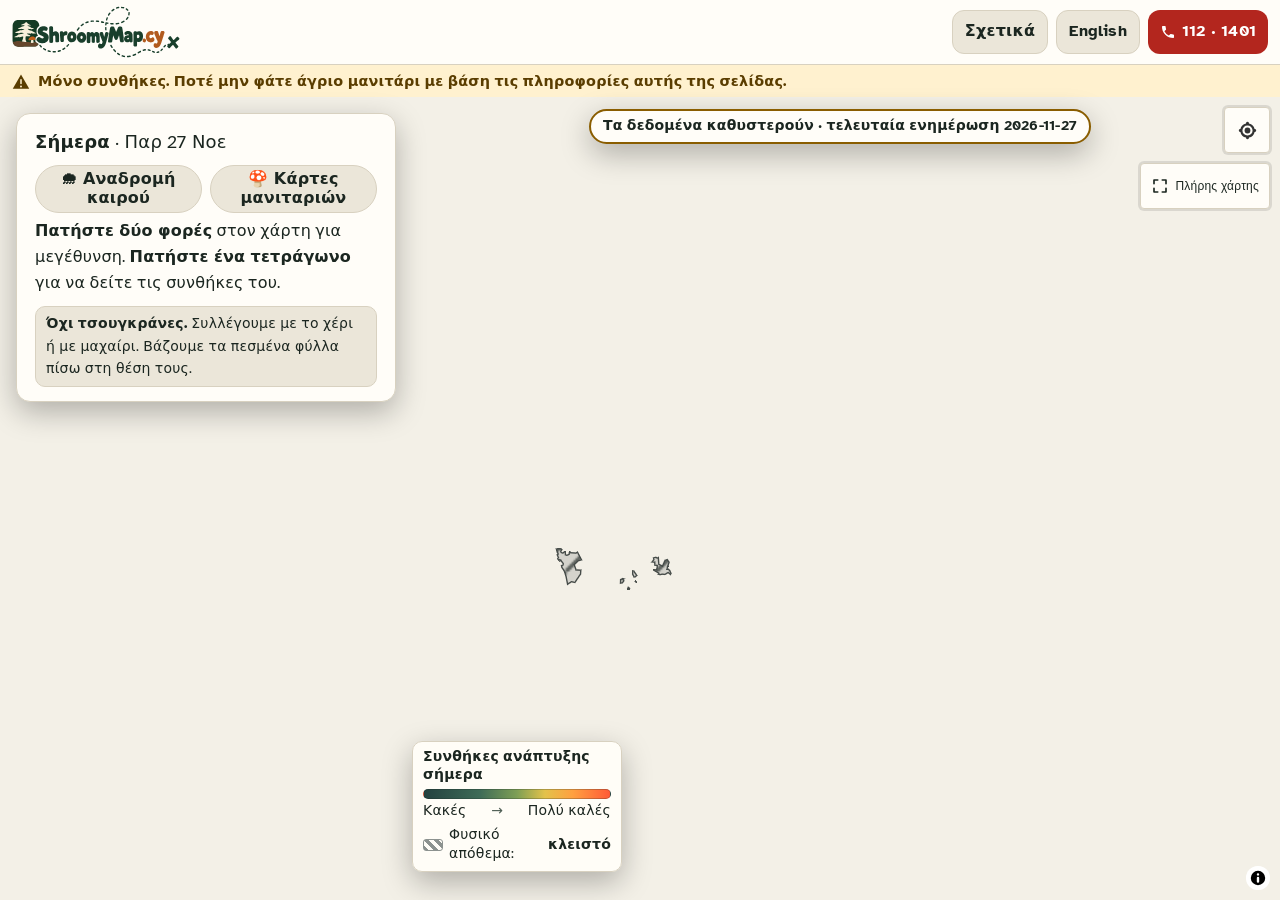
==== commit b359a5e6: "Shroomy: daily update 2026-11-27" ====
--- a/el/index.html
+++ b/el/index.html
@@ -1,8 +1,8 @@
 <!doctype html> <html lang="el"> <head> <meta charset="utf-8" /> <meta name="viewport" content="width=device-width, initial-scale=1, viewport-fit=cover" /> <meta name="theme-color" content="#14211b" /> <meta name="description" content="Οι σημερινές συνθήκες ανάπτυξης για τα άγρια μανιτάρια στα δάση της Κύπρου. Μόνο συνθήκες. Ποτέ μην φάτε άγριο μανιτάρι με βάση τις πληροφορίες αυτής της σελίδας." /> <meta property="og:title" content="ShroomyMap" /> <meta property="og:site_name" content="ShroomyMap" /> <meta property="og:description" content="Οι σημερινές συνθήκες ανάπτυξης για τα άγρια μανιτάρια στα δάση της Κύπρου. Μόνο συνθήκες." /> <title>ShroomyMap · συνθήκες ανάπτυξης μανιταριών στην Κύπρο</title>
-  <meta property="og:image" content="https://realexis.github.io/shroomy/brand/social.png" />
+  <meta property="og:image" content="https://shroomymap.cy/brand/social.png" />
   <meta property="og:image:width" content="1200" />
   <meta property="og:image:height" content="630" />
-  <meta name="twitter:card" content="summary_large_image" /> <link rel="icon" href="brand/icon.svg" type="image/svg+xml" /> <link rel="icon" href="brand/icon-32.png" sizes="32x32" type="image/png" /> <link rel="apple-touch-icon" href="brand/apple-touch-icon.png" /> <link rel="manifest" href="site.webmanifest" />   <script type="module" crossorigin src="./assets/main-BW6ASCtc.js"></script>
+  <meta name="twitter:card" content="summary_large_image" /> <link rel="icon" href="brand/icon.svg" type="image/svg+xml" /> <link rel="icon" href="brand/icon-32.png" sizes="32x32" type="image/png" /> <link rel="apple-touch-icon" href="brand/apple-touch-icon.png" /> <link rel="manifest" href="site.webmanifest" />   <script type="module" crossorigin src="./assets/main-oudd43Re.js"></script>
    <link rel="modulepreload" crossorigin href="./assets/lang-PzY0WyFc.js">
    <link rel="stylesheet" crossorigin href="./assets/lang-KYAJsBeA.css">
    <link rel="stylesheet" crossorigin href="./assets/main-DDSyw2Ic.css">
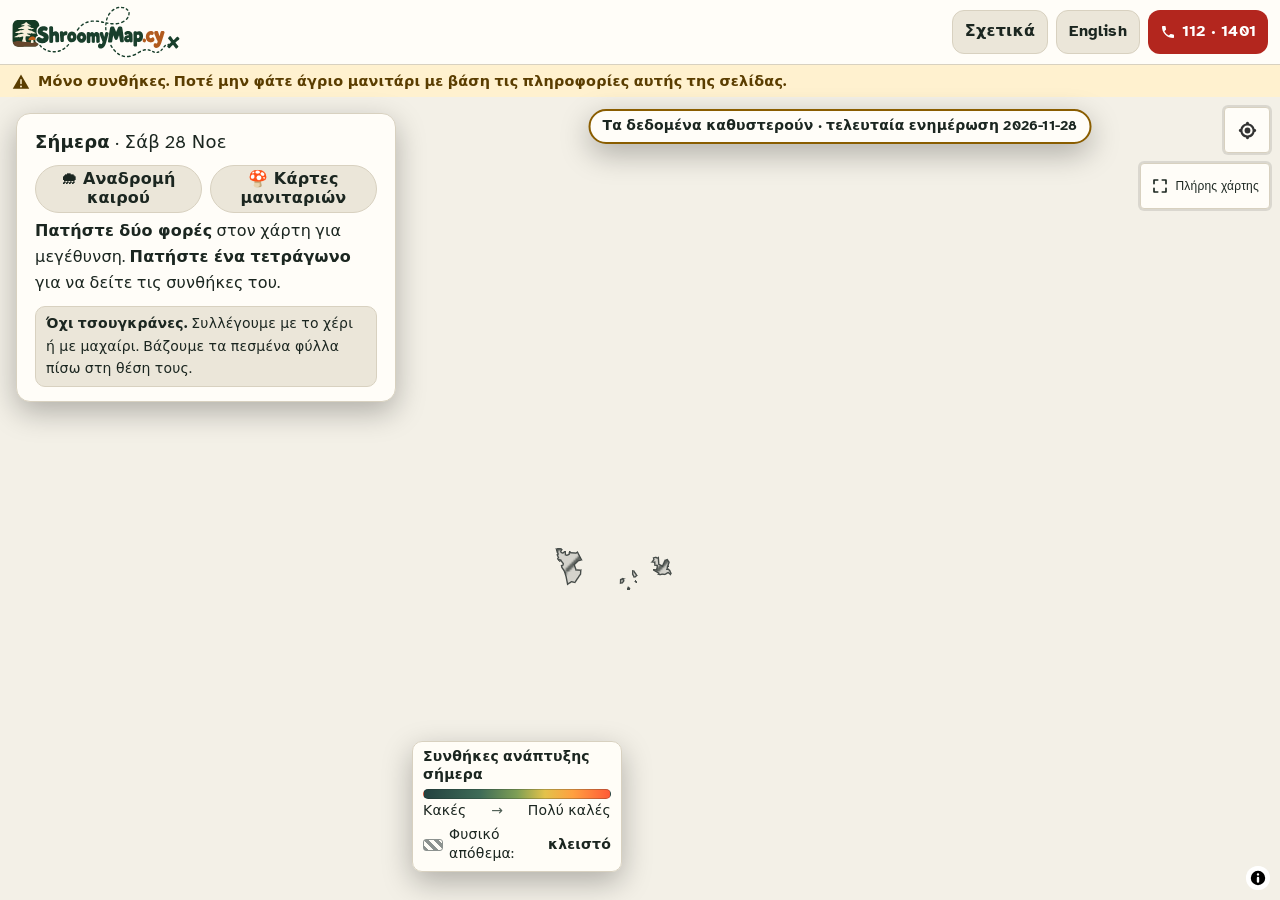
==== commit 786d2f3c: "Shroomy: daily update 2026-11-28" ====
--- a/el/index.html
+++ b/el/index.html
@@ -2,7 +2,7 @@
   <meta property="og:image" content="https://shroomymap.cy/brand/social.png" />
   <meta property="og:image:width" content="1200" />
   <meta property="og:image:height" content="630" />
-  <meta name="twitter:card" content="summary_large_image" /> <link rel="icon" href="brand/icon.svg" type="image/svg+xml" /> <link rel="icon" href="brand/icon-32.png" sizes="32x32" type="image/png" /> <link rel="apple-touch-icon" href="brand/apple-touch-icon.png" /> <link rel="manifest" href="site.webmanifest" />   <script type="module" crossorigin src="./assets/main-oudd43Re.js"></script>
+  <meta name="twitter:card" content="summary_large_image" /> <link rel="icon" href="brand/icon.svg" type="image/svg+xml" /> <link rel="icon" href="brand/icon-32.png" sizes="32x32" type="image/png" /> <link rel="apple-touch-icon" href="brand/apple-touch-icon.png" /> <link rel="manifest" href="site.webmanifest" />   <script type="module" crossorigin src="./assets/main-CClt6aoP.js"></script>
    <link rel="modulepreload" crossorigin href="./assets/lang-PzY0WyFc.js">
    <link rel="stylesheet" crossorigin href="./assets/lang-KYAJsBeA.css">
    <link rel="stylesheet" crossorigin href="./assets/main-DDSyw2Ic.css">
